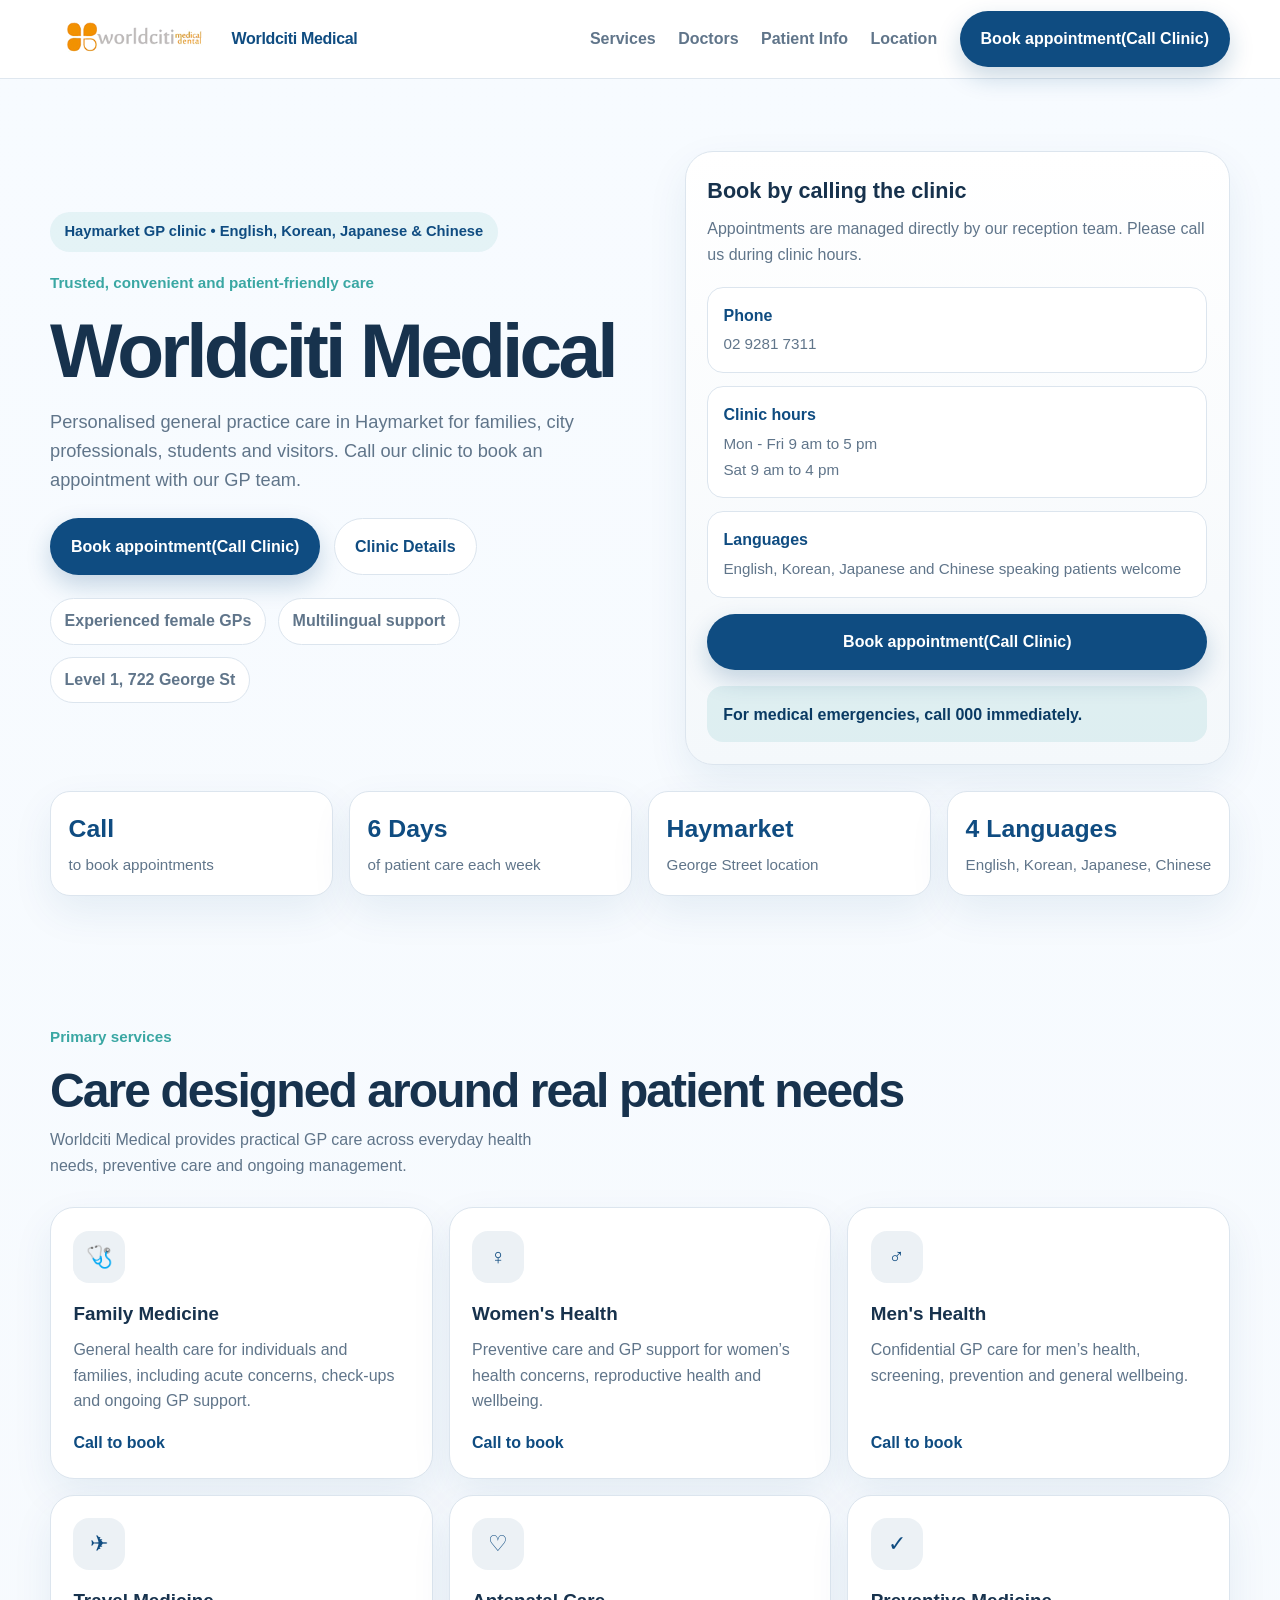
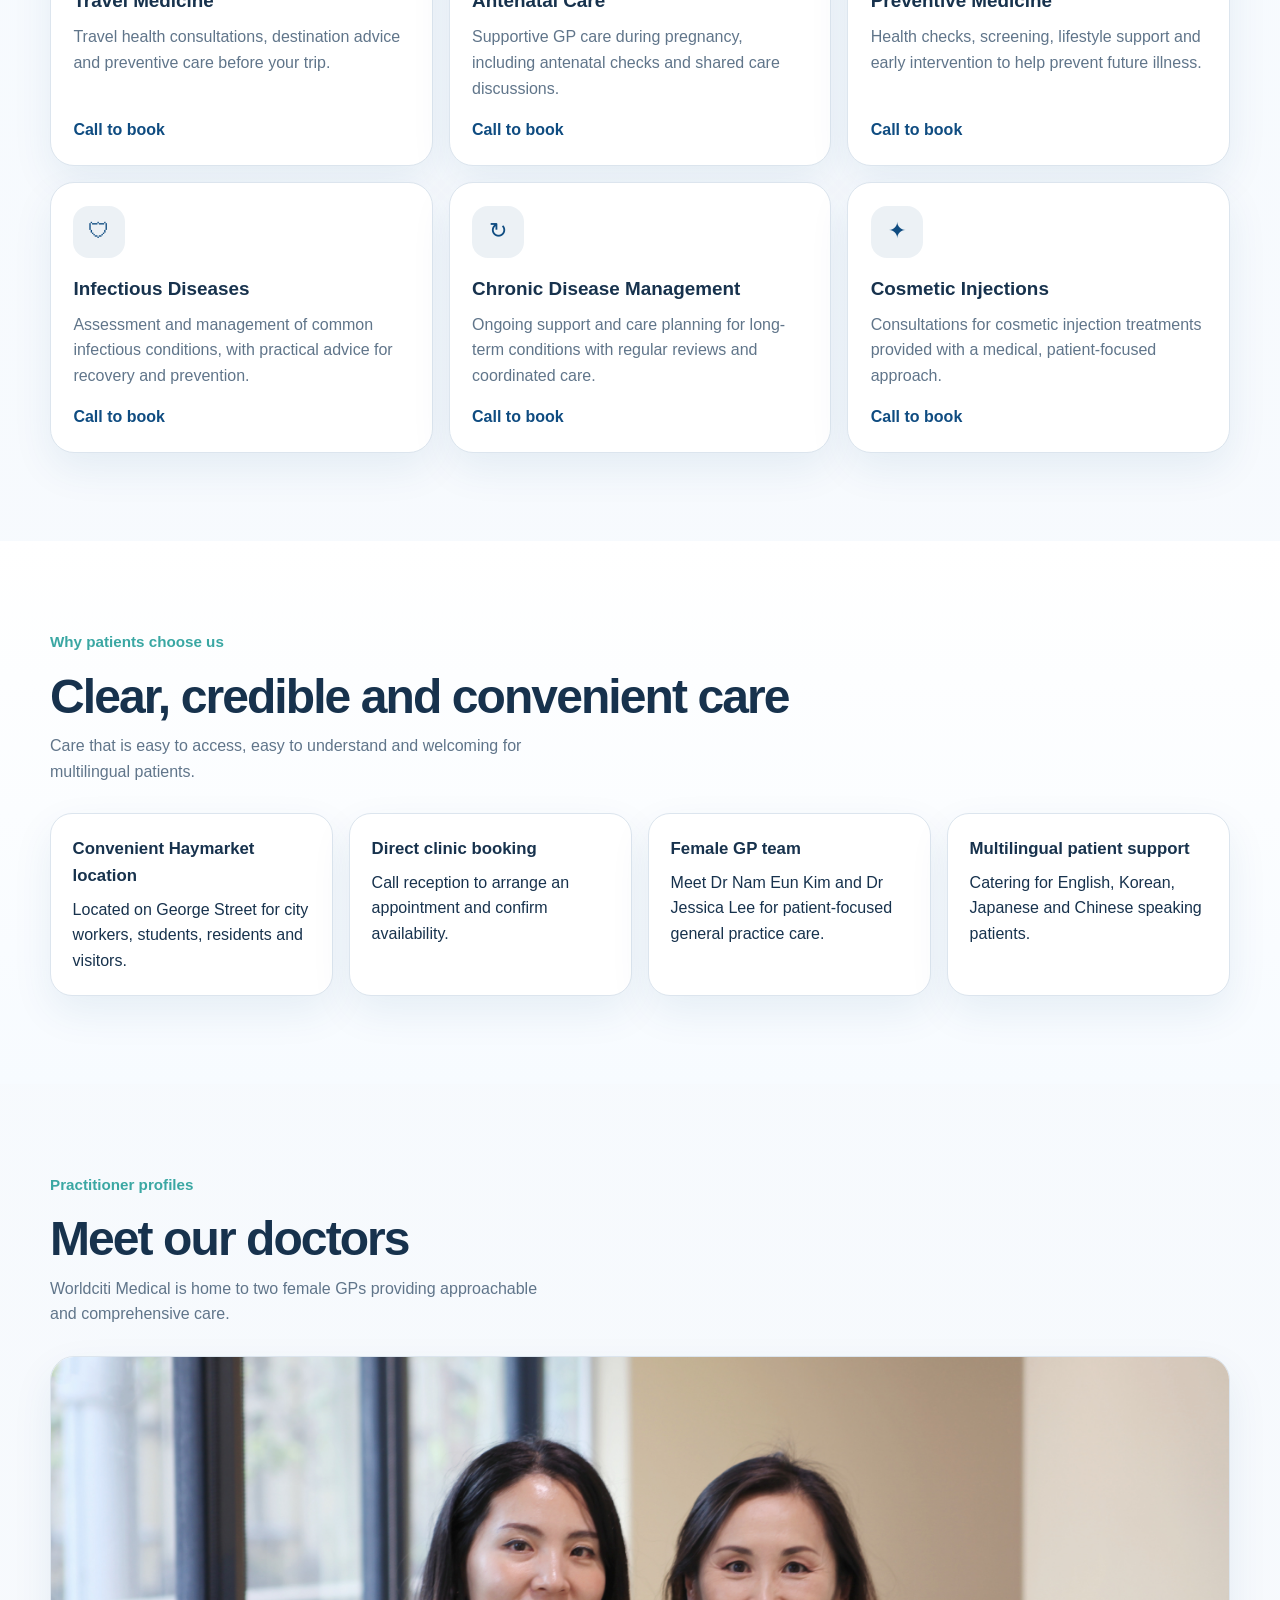
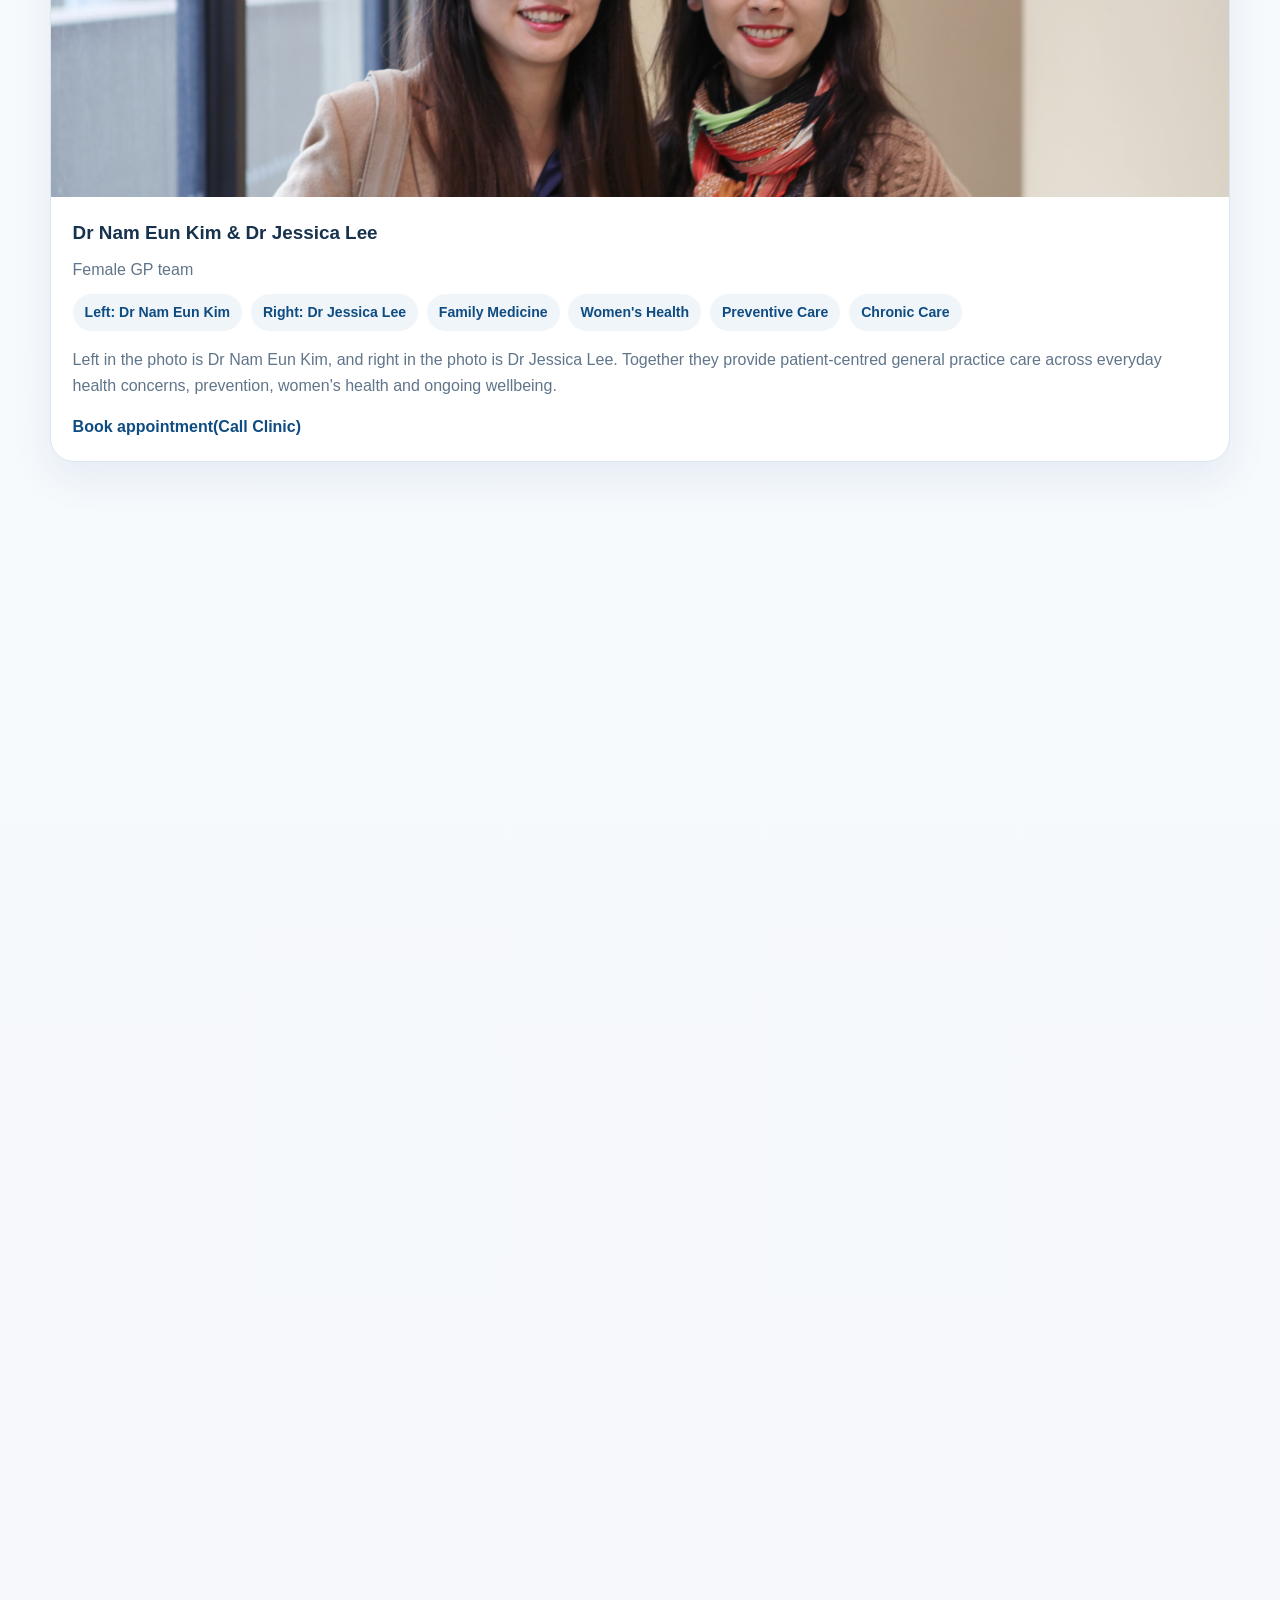
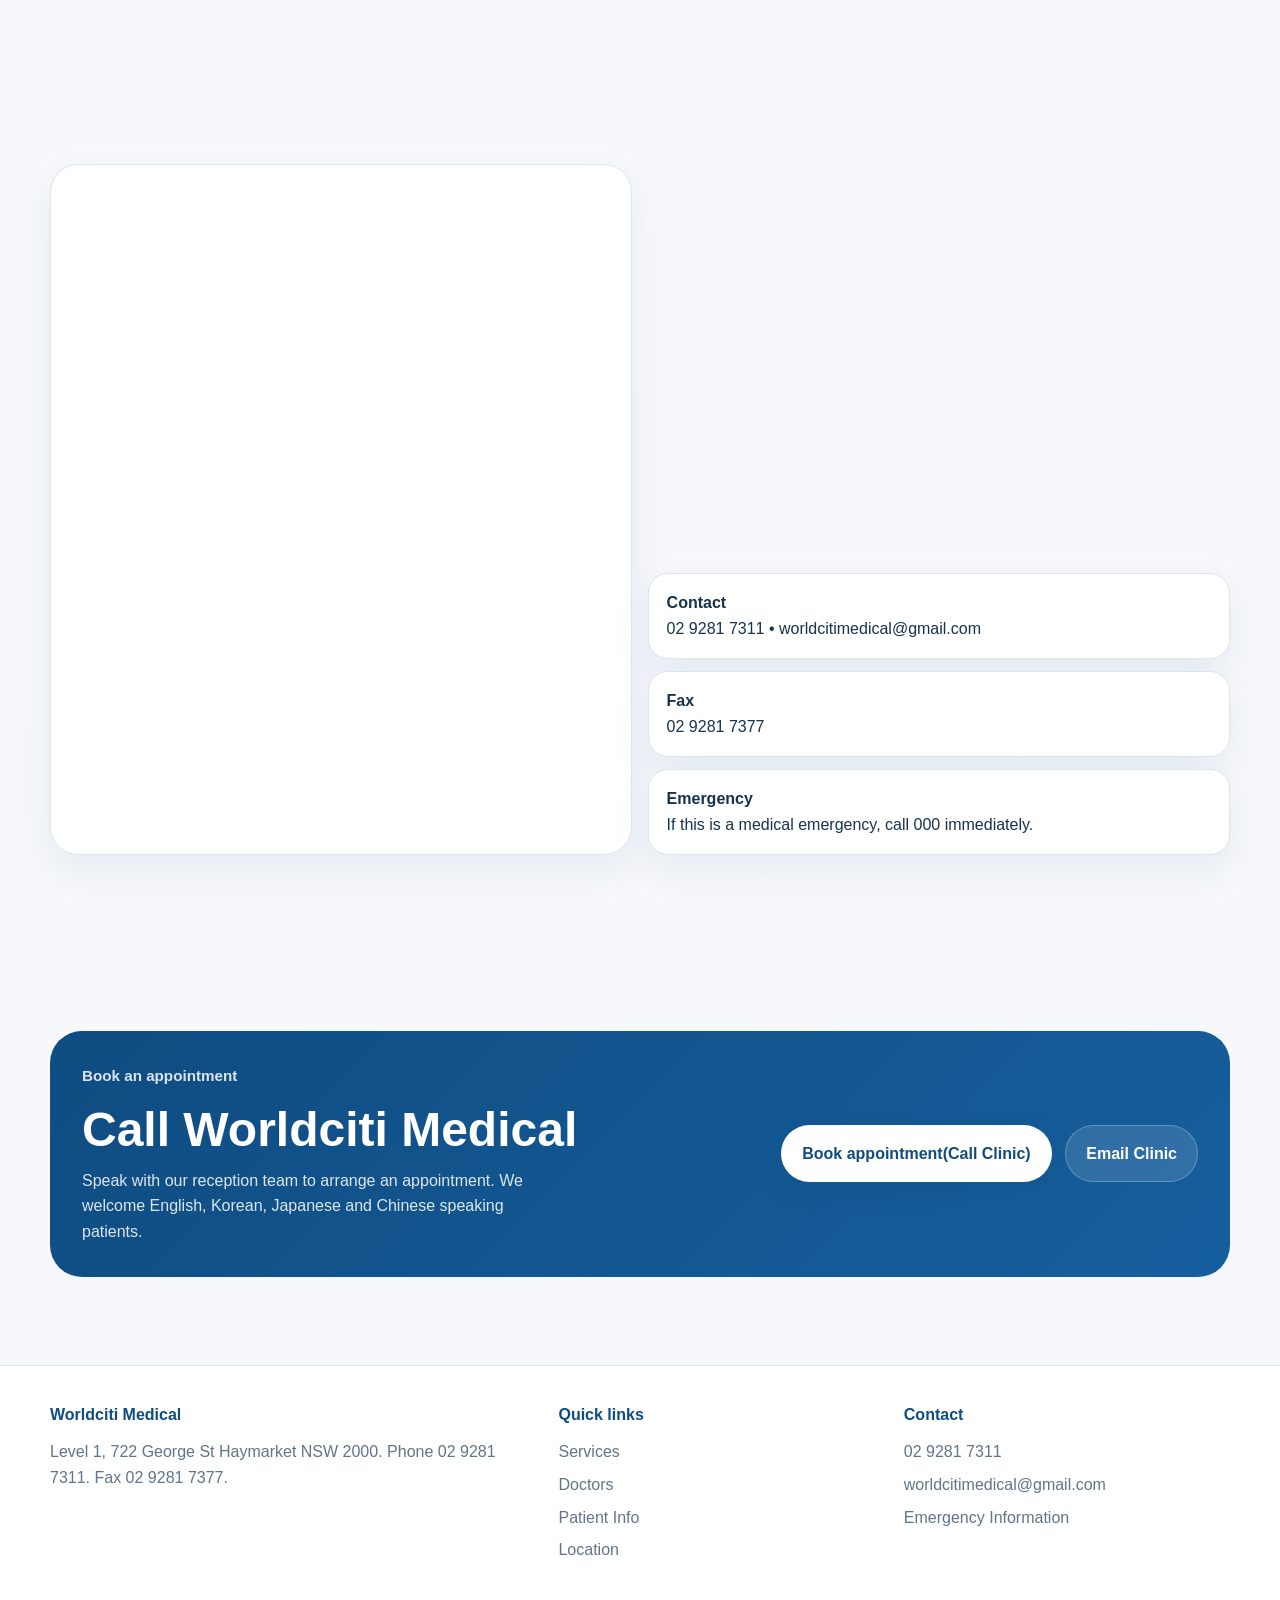
==== index.html @ 2819de60 "update Meet doctors section" ====
<!DOCTYPE html>
<html lang="en-AU">
<head>
  <meta charset="UTF-8" />
  <meta name="viewport" content="width=device-width, initial-scale=1.0" />
  <title>Worldciti Medical | GP Clinic in Haymarket</title>
  <meta name="description" content="Worldciti Medical is a GP clinic in Haymarket offering family medicine, women's health, men's health, travel medicine, antenatal care, preventive care, chronic disease management and more." />
  <meta name="theme-color" content="#0f4c81" />
  <meta property="og:title" content="Worldciti Medical | GP Clinic in Haymarket" />
  <meta property="og:description" content="Call Worldciti Medical for GP appointments in Haymarket. Care available for English, Korean, Japanese and Chinese speaking patients." />
  <meta property="og:type" content="website" />
  <meta property="og:locale" content="en_AU" />
  <style>
    :root {
      --bg: #f6f8fb;
      --surface: #ffffff;
      --surface-soft: #f0f5fa;
      --primary: #0f4c81;
      --primary-strong: #0a3a63;
      --accent: #3aa7a3;
      --text: #17324d;
      --muted: #60758a;
      --border: #dce5ee;
      --shadow: 0 16px 40px rgba(15, 76, 129, 0.08);
      --radius-lg: 28px;
      --radius-md: 18px;
      --max: 1180px;
    }

    * {
      box-sizing: border-box;
      margin: 0;
      padding: 0;
    }

    html {
      scroll-behavior: smooth;
    }

    body {
      font-family: Inter, "Segoe UI", Arial, Helvetica, sans-serif;
      background: linear-gradient(180deg, #f7fbff 0%, #f6f8fb 100%);
      color: var(--text);
      line-height: 1.6;
      overflow-x: hidden;
    }

    a {
      color: inherit;
      text-decoration: none;
    }

    img {
      max-width: 100%;
      display: block;
    }

    .container {
      width: min(var(--max), calc(100% - 2rem));
      margin: 0 auto;
    }

    .section {
      padding: 88px 0;
    }

    .chip {
      display: inline-flex;
      align-items: center;
      gap: 0.55rem;
      padding: 0.5rem 0.9rem;
      border-radius: 999px;
      background: rgba(58, 167, 163, 0.1);
      color: var(--primary);
      font-weight: 700;
      font-size: 0.92rem;
      margin-bottom: 1.1rem;
    }

    .btn {
      display: inline-flex;
      align-items: center;
      justify-content: center;
      gap: 0.55rem;
      min-height: 50px;
      padding: 0.9rem 1.25rem;
      border-radius: 999px;
      border: 1px solid transparent;
      cursor: pointer;
      font-weight: 700;
      transition: transform 0.22s ease, box-shadow 0.22s ease, background 0.22s ease;
    }

    .btn:hover {
      transform: translateY(-2px);
    }

    .btn-primary {
      background: var(--primary);
      color: #fff;
      box-shadow: 0 10px 24px rgba(15, 76, 129, 0.22);
    }

    .btn-primary:hover {
      background: var(--primary-strong);
    }

    .btn-secondary {
      background: #fff;
      color: var(--primary);
      border-color: var(--border);
    }

    .btn-secondary:hover {
      background: var(--surface-soft);
    }

    .eyebrow {
      display: inline-flex;
      align-items: center;
      gap: 0.45rem;
      color: var(--accent);
      font-weight: 700;
      font-size: 0.95rem;
      margin-bottom: 1rem;
    }

    header {
      position: sticky;
      top: 0;
      z-index: 1000;
      background: rgba(255, 255, 255, 0.92);
      backdrop-filter: blur(12px);
      border-bottom: 1px solid rgba(220, 229, 238, 0.9);
    }

    .nav {
      display: flex;
      align-items: center;
      justify-content: space-between;
      min-height: 78px;
      gap: 1rem;
    }

    .brand {
      display: flex;
      align-items: center;
      gap: 0.85rem;
      font-weight: 800;
      color: var(--primary);
      letter-spacing: -0.02em;
    }

    .brand-badge {
      width: 168px;
      height: auto;
      max-height: 54px;
      object-fit: contain;
    }

    .nav-links {
      display: flex;
      align-items: center;
      gap: 1.4rem;
      color: var(--muted);
      font-weight: 600;
    }

    .nav-links a:hover {
      color: var(--primary);
    }

    .menu-toggle {
      display: none;
      font-size: 1.6rem;
      background: transparent;
      border: 0;
      color: var(--primary);
      cursor: pointer;
    }

    .hero {
      padding: 72px 0 40px;
    }

    .hero-grid {
      display: grid;
      grid-template-columns: 1.05fr 0.95fr;
      gap: 2rem;
      align-items: center;
    }

    .hero-copy h1 {
      font-size: clamp(2.5rem, 6vw, 4.9rem);
      line-height: 1.04;
      letter-spacing: -0.05em;
      margin-bottom: 1rem;
    }

    .hero-copy p {
      color: var(--muted);
      font-size: clamp(1rem, 2vw, 1.14rem);
      max-width: 58ch;
      margin-bottom: 1.5rem;
    }

    .hero-actions {
      display: flex;
      flex-wrap: wrap;
      gap: 0.85rem;
      margin-bottom: 1.45rem;
    }

    .trust-row {
      display: flex;
      flex-wrap: wrap;
      gap: 0.75rem;
      color: var(--muted);
      font-weight: 600;
    }

    .trust-pill {
      padding: 0.6rem 0.85rem;
      border-radius: 999px;
      background: #fff;
      border: 1px solid var(--border);
    }

    .hero-card {
      background: var(--surface);
      border: 1px solid var(--border);
      border-radius: var(--radius-lg);
      box-shadow: var(--shadow);
      padding: 1.35rem;
      position: relative;
      overflow: hidden;
    }

    .booking-panel {
      background: linear-gradient(180deg, #ffffff 0%, #f4f8fb 100%);
    }

    .booking-panel h3 {
      font-size: 1.35rem;
      margin-bottom: 0.5rem;
    }

    .booking-panel p {
      color: var(--muted);
      margin-bottom: 1.2rem;
    }

    .contact-panel-list {
      display: grid;
      gap: 0.8rem;
      margin-bottom: 1rem;
    }

    .contact-panel-item {
      padding: 0.95rem;
      border-radius: 16px;
      border: 1px solid var(--border);
      background: #fff;
    }

    .contact-panel-item strong {
      display: block;
      color: var(--primary);
      margin-bottom: 0.2rem;
    }

    .contact-panel-item span,
    .contact-panel-item a {
      color: var(--muted);
      font-size: 0.95rem;
    }

    .notice {
      border-radius: 16px;
      background: rgba(58, 167, 163, 0.12);
      color: var(--primary-strong);
      padding: 0.95rem 1rem;
      font-weight: 700;
    }

    .stats {
      display: grid;
      grid-template-columns: repeat(4, minmax(0, 1fr));
      gap: 1rem;
      margin-top: 26px;
    }

    .stat {
      background: #fff;
      border: 1px solid var(--border);
      border-radius: 20px;
      padding: 1.1rem;
      box-shadow: var(--shadow);
    }

    .stat strong {
      display: block;
      font-size: 1.55rem;
      color: var(--primary);
      margin-bottom: 0.15rem;
    }

    .stat span {
      color: var(--muted);
      font-size: 0.95rem;
    }

    .section-head {
      display: flex;
      justify-content: space-between;
      align-items: end;
      gap: 2rem;
      margin-bottom: 1.8rem;
    }

    .section-head h2 {
      font-size: clamp(2rem, 4vw, 3rem);
      line-height: 1.1;
      letter-spacing: -0.04em;
      margin-bottom: 0.6rem;
    }

    .section-head p {
      color: var(--muted);
      max-width: 58ch;
    }

    .service-grid,
    .doctor-grid,
    .info-grid,
    .resource-grid {
      display: grid;
      gap: 1rem;
    }

    .service-grid {
      grid-template-columns: repeat(3, minmax(0, 1fr));
    }

    .card {
      background: #fff;
      border: 1px solid var(--border);
      border-radius: 24px;
      padding: 1.4rem;
      box-shadow: var(--shadow);
    }

    .service-card {
      display: flex;
      flex-direction: column;
      justify-content: space-between;
      min-height: 220px;
    }

    .service-icon {
      width: 52px;
      height: 52px;
      border-radius: 16px;
      display: grid;
      place-items: center;
      background: rgba(15, 76, 129, 0.08);
      color: var(--primary);
      font-size: 1.35rem;
      margin-bottom: 1rem;
    }

    .service-card h3,
    .doctor-card h3,
    .info-card h3,
    .resource-card h3 {
      font-size: 1.18rem;
      margin-bottom: 0.5rem;
    }

    .service-card p,
    .doctor-card p,
    .info-card p,
    .resource-card p,
    .location-copy p {
      color: var(--muted);
    }

    .service-link,
    .text-link {
      color: var(--primary);
      font-weight: 700;
      margin-top: 1rem;
      display: inline-block;
    }

    .why {
      background: linear-gradient(180deg, #ffffff 0%, #f7fbff 100%);
    }

    .why-grid {
      display: grid;
      grid-template-columns: repeat(4, minmax(0, 1fr));
      gap: 1rem;
    }

    .why-item {
      background: #fff;
      border: 1px solid var(--border);
      border-radius: 22px;
      padding: 1.35rem;
      box-shadow: var(--shadow);
    }

    .why-item strong {
      display: block;
      font-size: 1.05rem;
      margin-bottom: 0.45rem;
    }

    .doctor-grid {
      grid-template-columns: 1fr;
    }

    .doctor-card {
      padding: 0;
      overflow: hidden;
    }

    .doctor-photo {
      height: 440px;
      background: linear-gradient(135deg, #dceaf7, #f4f8fb);
      display: grid;
      place-items: center;
      color: var(--primary);
      font-size: 3rem;
      font-weight: 800;
      background-repeat: no-repeat;
      background-size: cover;
      background-position: center 45%;
    }

    .doctor-photo.has-photo {
      color: transparent;
    }

    .doctor-photo.team {
      background-image: url("photoLeeKim.jpg");
    }

    .doctor-body {
      padding: 1.35rem;
    }

    .doctor-meta {
      display: flex;
      flex-wrap: wrap;
      gap: 0.55rem;
      margin: 0.75rem 0 1rem;
    }

    .doctor-meta span {
      border-radius: 999px;
      padding: 0.45rem 0.75rem;
      background: var(--surface-soft);
      color: var(--primary);
      font-size: 0.88rem;
      font-weight: 700;
    }

    .info-grid {
      grid-template-columns: repeat(4, minmax(0, 1fr));
    }

    .resource-grid {
      grid-template-columns: repeat(3, minmax(0, 1fr));
    }

    .location-grid {
      display: grid;
      grid-template-columns: 1fr 1fr;
      gap: 1rem;
      align-items: stretch;
    }

    .map-box {
      min-height: 380px;
      border-radius: 28px;
      border: 1px solid var(--border);
      box-shadow: var(--shadow);
      overflow: hidden;
      background: #fff;
    }

    .map-box iframe {
      width: 100%;
      height: 100%;
      min-height: 380px;
      border: 0;
      display: block;
    }

    .location-card {
      display: grid;
      gap: 1rem;
    }

    .location-list {
      display: grid;
      gap: 0.8rem;
    }

    .location-item {
      border-radius: 20px;
      background: #fff;
      border: 1px solid var(--border);
      padding: 1rem 1.1rem;
      box-shadow: var(--shadow);
    }

    .cta-band {
      background: linear-gradient(135deg, var(--primary), #165f9e);
      color: #fff;
      border-radius: 32px;
      padding: 2rem;
      display: grid;
      grid-template-columns: 1.1fr 0.9fr;
      gap: 1rem;
      align-items: center;
    }

    .cta-band p {
      color: rgba(255,255,255,0.86);
      max-width: 54ch;
    }

    .cta-actions {
      display: flex;
      flex-wrap: wrap;
      gap: 0.85rem;
      justify-content: flex-end;
    }

    .cta-band .btn-secondary {
      background: rgba(255,255,255,0.12);
      border-color: rgba(255,255,255,0.24);
      color: #fff;
    }

    footer {
      padding: 36px 0 52px;
      border-top: 1px solid var(--border);
      background: #fff;
    }

    .footer-grid {
      display: grid;
      grid-template-columns: 1.2fr 0.8fr 0.8fr;
      gap: 1.2rem;
      color: var(--muted);
    }

    .footer-grid h4 {
      color: var(--primary);
      margin-bottom: 0.75rem;
    }

    .footer-grid ul {
      list-style: none;
      display: grid;
      gap: 0.45rem;
    }

    .sr-only {
      position: absolute;
      width: 1px;
      height: 1px;
      padding: 0;
      margin: -1px;
      overflow: hidden;
      clip: rect(0, 0, 0, 0);
      border: 0;
    }

    .reveal {
      opacity: 0;
      transform: translateY(28px);
      transition: opacity 0.8s ease, transform 0.8s ease;
    }

    .reveal.visible {
      opacity: 1;
      transform: translateY(0);
    }

    @media (max-width: 1024px) {
      .hero-grid,
      .location-grid,
      .cta-band,
      .service-grid,
      .doctor-grid,
      .info-grid,
      .resource-grid,
      .stats,
      .why-grid,
      .footer-grid {
        grid-template-columns: 1fr 1fr;
      }
    }

    @media (max-width: 820px) {
      .brand-badge {
        width: 142px;
        max-height: 48px;
      }

      .menu-toggle {
        display: block;
      }

      .nav-links {
        position: absolute;
        top: 78px;
        left: 1rem;
        right: 1rem;
        display: none;
        flex-direction: column;
        align-items: stretch;
        background: rgba(255,255,255,0.98);
        border: 1px solid var(--border);
        border-radius: 20px;
        padding: 1rem;
        box-shadow: var(--shadow);
      }

      .nav-links.open {
        display: flex;
      }

      .nav-links a,
      .nav-links .btn {
        width: 100%;
        text-align: center;
      }

      .hero-grid,
      .service-grid,
      .doctor-grid,
      .info-grid,
      .resource-grid,
      .location-grid,
      .stats,
      .why-grid,
      .cta-band,
      .footer-grid {
        grid-template-columns: 1fr;
      }

      .section {
        padding: 74px 0;
      }

      .cta-actions {
        justify-content: flex-start;
      }

      .doctor-photo {
        height: 460px;
      }

    }

    @media (prefers-reduced-motion: reduce) {
      html {
        scroll-behavior: auto;
      }

      .reveal,
      .btn {
        transition: none !important;
        transform: none !important;
        opacity: 1 !important;
      }
    }
  </style>
  <script type="application/ld+json">
  {
    "@context": "https://schema.org",
    "@type": "MedicalClinic",
    "name": "Worldciti Medical",
    "telephone": "+61-2-9281-7311",
    "faxNumber": "+61-2-9281-7377",
    "email": "worldcitimedical@gmail.com",
    "medicalSpecialty": ["GeneralPractice"],
    "address": {
      "@type": "PostalAddress",
      "streetAddress": "Level 1, 722 George St",
      "addressLocality": "Haymarket",
      "addressRegion": "NSW",
      "postalCode": "2000",
      "addressCountry": "AU"
    },
    "openingHoursSpecification": [
      {
        "@type": "OpeningHoursSpecification",
        "dayOfWeek": ["Monday", "Tuesday", "Wednesday", "Thursday", "Friday"],
        "opens": "09:00",
        "closes": "17:00"
      },
      {
        "@type": "OpeningHoursSpecification",
        "dayOfWeek": ["Saturday"],
        "opens": "09:00",
        "closes": "16:00"
      }
    ]
  }
  </script>
</head>
<body>
  <header>
    <div class="container nav">
      <a href="#top" class="brand" aria-label="Go to homepage">
        <img class="brand-badge" src="worldcitimedical_logo.png" alt="" />
        <span>Worldciti Medical</span>
      </a>

      <button class="menu-toggle" aria-label="Open menu" aria-expanded="false">☰</button>

      <nav class="nav-links" id="navMenu">
        <a href="#services">Services</a>
        <a href="#doctors">Doctors</a>
        <a href="#patients">Patient Info</a>
        <a href="#location">Location</a>
        <a href="tel:0292817311" class="btn btn-primary">Book appointment(Call Clinic)</a>
      </nav>
    </div>
  </header>

  <main id="top">
    <section class="hero">
      <div class="container hero-grid">
        <div class="hero-copy reveal visible">
          <div class="chip">Haymarket GP clinic • English, Korean, Japanese & Chinese</div>
          <div class="eyebrow">Trusted, convenient and patient-friendly care</div>
          <h1>Worldciti Medical</h1>
          <p>
            Personalised general practice care in Haymarket for families, city professionals,
            students and visitors. Call our clinic to book an appointment with our GP team.
          </p>
          <div class="hero-actions">
            <a href="tel:0292817311" class="btn btn-primary">Book appointment(Call Clinic)</a>
            <a href="#location" class="btn btn-secondary">Clinic Details</a>
          </div>
          <div class="trust-row">
            <span class="trust-pill">Experienced female GPs</span>
            <span class="trust-pill">Multilingual support</span>
            <span class="trust-pill">Level 1, 722 George St</span>
          </div>
        </div>

        <div class="hero-card booking-panel reveal" id="booking">
          <h3>Book by calling the clinic</h3>
          <p>Appointments are managed directly by our reception team. Please call us during clinic hours.</p>
          <div class="contact-panel-list">
            <div class="contact-panel-item">
              <strong>Phone</strong>
              <a href="tel:0292817311">02 9281 7311</a>
            </div>
            <div class="contact-panel-item">
              <strong>Clinic hours</strong>
              <span>Mon - Fri 9 am to 5 pm<br />Sat 9 am to 4 pm</span>
            </div>
            <div class="contact-panel-item">
              <strong>Languages</strong>
              <span>English, Korean, Japanese and Chinese speaking patients welcome</span>
            </div>
          </div>
          <a href="tel:0292817311" class="btn btn-primary" style="width: 100%;">Book appointment(Call Clinic)</a>
          <div class="notice" style="margin-top: 1rem;">For medical emergencies, call 000 immediately.</div>
        </div>
      </div>

      <div class="container stats reveal">
        <div class="stat"><strong>Call</strong><span>to book appointments</span></div>
        <div class="stat"><strong>6 Days</strong><span>of patient care each week</span></div>
        <div class="stat"><strong>Haymarket</strong><span>George Street location</span></div>
        <div class="stat"><strong>4 Languages</strong><span>English, Korean, Japanese, Chinese</span></div>
      </div>
    </section>

    <section id="services" class="section">
      <div class="container">
        <div class="section-head reveal">
          <div>
            <div class="eyebrow">Primary services</div>
            <h2>Care designed around real patient needs</h2>
            <p>Worldciti Medical provides practical GP care across everyday health needs, preventive care and ongoing management.</p>
          </div>
        </div>

        <div class="service-grid">
          <article class="card service-card reveal">
            <div>
              <div class="service-icon">🩺</div>
              <h3>Family Medicine</h3>
              <p>General health care for individuals and families, including acute concerns, check-ups and ongoing GP support.</p>
            </div>
            <a href="tel:0292817311" class="service-link">Call to book</a>
          </article>

          <article class="card service-card reveal">
            <div>
              <div class="service-icon">♀</div>
              <h3>Women's Health</h3>
              <p>Preventive care and GP support for women’s health concerns, reproductive health and wellbeing.</p>
            </div>
            <a href="tel:0292817311" class="service-link">Call to book</a>
          </article>

          <article class="card service-card reveal">
            <div>
              <div class="service-icon">♂</div>
              <h3>Men's Health</h3>
              <p>Confidential GP care for men’s health, screening, prevention and general wellbeing.</p>
            </div>
            <a href="tel:0292817311" class="service-link">Call to book</a>
          </article>

          <article class="card service-card reveal">
            <div>
              <div class="service-icon">✈</div>
              <h3>Travel Medicine</h3>
              <p>Travel health consultations, destination advice and preventive care before your trip.</p>
            </div>
            <a href="tel:0292817311" class="service-link">Call to book</a>
          </article>

          <article class="card service-card reveal">
            <div>
              <div class="service-icon">♡</div>
              <h3>Antenatal Care</h3>
              <p>Supportive GP care during pregnancy, including antenatal checks and shared care discussions.</p>
            </div>
            <a href="tel:0292817311" class="service-link">Call to book</a>
          </article>

          <article class="card service-card reveal">
            <div>
              <div class="service-icon">✓</div>
              <h3>Preventive Medicine</h3>
              <p>Health checks, screening, lifestyle support and early intervention to help prevent future illness.</p>
            </div>
            <a href="tel:0292817311" class="service-link">Call to book</a>
          </article>

          <article class="card service-card reveal">
            <div>
              <div class="service-icon">🛡</div>
              <h3>Infectious Diseases</h3>
              <p>Assessment and management of common infectious conditions, with practical advice for recovery and prevention.</p>
            </div>
            <a href="tel:0292817311" class="service-link">Call to book</a>
          </article>

          <article class="card service-card reveal">
            <div>
              <div class="service-icon">↻</div>
              <h3>Chronic Disease Management</h3>
              <p>Ongoing support and care planning for long-term conditions with regular reviews and coordinated care.</p>
            </div>
            <a href="tel:0292817311" class="service-link">Call to book</a>
          </article>

          <article class="card service-card reveal">
            <div>
              <div class="service-icon">✦</div>
              <h3>Cosmetic Injections</h3>
              <p>Consultations for cosmetic injection treatments provided with a medical, patient-focused approach.</p>
            </div>
            <a href="tel:0292817311" class="service-link">Call to book</a>
          </article>
        </div>
      </div>
    </section>

    <section class="section why">
      <div class="container">
        <div class="section-head reveal">
          <div>
            <div class="eyebrow">Why patients choose us</div>
            <h2>Clear, credible and convenient care</h2>
            <p>Care that is easy to access, easy to understand and welcoming for multilingual patients.</p>
          </div>
        </div>

        <div class="why-grid">
          <div class="why-item reveal">
            <strong>Convenient Haymarket location</strong>
            <p>Located on George Street for city workers, students, residents and visitors.</p>
          </div>
          <div class="why-item reveal">
            <strong>Direct clinic booking</strong>
            <p>Call reception to arrange an appointment and confirm availability.</p>
          </div>
          <div class="why-item reveal">
            <strong>Female GP team</strong>
            <p>Meet Dr Nam Eun Kim and Dr Jessica Lee for patient-focused general practice care.</p>
          </div>
          <div class="why-item reveal">
            <strong>Multilingual patient support</strong>
            <p>Catering for English, Korean, Japanese and Chinese speaking patients.</p>
          </div>
        </div>
      </div>
    </section>

    <section id="doctors" class="section">
      <div class="container">
        <div class="section-head reveal">
          <div>
            <div class="eyebrow">Practitioner profiles</div>
            <h2>Meet our doctors</h2>
            <p>Worldciti Medical is home to two female GPs providing approachable and comprehensive care.</p>
          </div>
        </div>

        <div class="doctor-grid">
          <article class="card doctor-card reveal">
            <div class="doctor-photo has-photo team" role="img" aria-label="Portrait of Dr Nam Eun Kim and Dr Jessica Lee"></div>
            <div class="doctor-body">
              <h3>Dr Nam Eun Kim & Dr Jessica Lee</h3>
              <p>Female GP team</p>
              <div class="doctor-meta">
                <span>Left: Dr Nam Eun Kim</span>
                <span>Right: Dr Jessica Lee</span>
                <span>Family Medicine</span>
                <span>Women's Health</span>
                <span>Preventive Care</span>
                <span>Chronic Care</span>
              </div>
              <p>Left in the photo is Dr Nam Eun Kim, and right in the photo is Dr Jessica Lee. Together they provide patient-centred general practice care across everyday health concerns, prevention, women's health and ongoing wellbeing.</p>
              <a class="service-link" href="tel:0292817311">Book appointment(Call Clinic)</a>
            </div>
          </article>
        </div>
      </div>
    </section>

    <section id="patients" class="section">
      <div class="container">
        <div class="section-head reveal">
          <div>
            <div class="eyebrow">Patient information</div>
            <h2>Essential information patients look for first</h2>
            <p>Quick details to help you contact the clinic, visit us and prepare for your appointment.</p>
          </div>
        </div>

        <div class="info-grid">
          <article class="card info-card reveal">
            <h3>Appointments</h3>
            <p>Please call the clinic directly to book an appointment with our reception team.</p>
            <a href="tel:0292817311" class="text-link">Call 02 9281 7311</a>
          </article>
          <article class="card info-card reveal">
            <h3>Languages</h3>
            <p>Catering for English, Korean, Japanese and Chinese speaking patients.</p>
            <a href="#location" class="text-link">View clinic details</a>
          </article>
          <article class="card info-card reveal">
            <h3>Opening Hours</h3>
            <p>Mon - Fri 9 am to 5 pm. Sat 9 am to 4 pm.</p>
            <a href="#location" class="text-link">See hours</a>
          </article>
          <article class="card info-card reveal">
            <h3>Contact</h3>
            <p>Email worldcitimedical@gmail.com or fax documents to 02 9281 7377.</p>
            <a href="mailto:worldcitimedical@gmail.com" class="text-link">Email the clinic</a>
          </article>
        </div>
      </div>
    </section>

    <section class="section">
      <div class="container">
        <div class="section-head reveal">
          <div>
            <div class="eyebrow">Patient resources</div>
            <h2>Common reasons to visit your GP</h2>
            <p>Worldciti Medical supports a broad range of health needs, from routine care through to long-term management.</p>
          </div>
        </div>

        <div class="resource-grid">
          <article class="card resource-card reveal">
            <h3>Preventive health checks</h3>
            <p>Discuss screening, lifestyle risk factors and early intervention with your GP.</p>
            <a href="tel:0292817311" class="text-link">Call to book</a>
          </article>
          <article class="card resource-card reveal">
            <h3>Travel and infectious disease care</h3>
            <p>Arrange travel medicine advice or support for infectious disease concerns before or after travel.</p>
            <a href="tel:0292817311" class="text-link">Call to book</a>
          </article>
          <article class="card resource-card reveal">
            <h3>Chronic disease support</h3>
            <p>Book regular reviews for ongoing conditions and coordinated GP management plans.</p>
            <a href="tel:0292817311" class="text-link">Call to book</a>
          </article>
        </div>
      </div>
    </section>

    <section id="location" class="section">
      <div class="container location-grid">
        <div class="map-box reveal">
          <iframe
            title="Google Map showing Worldciti Medical at Level 1, 722 George St Haymarket NSW 2000"
            src="https://www.google.com/maps?q=Worldciti%20Medical%20Level%201%20722%20George%20St%20Haymarket%20NSW%202000&output=embed"
            loading="lazy"
            referrerpolicy="no-referrer-when-downgrade"
            allowfullscreen>
          </iframe>
        </div>
        <div class="location-card">
          <div class="card location-copy reveal">
            <div class="eyebrow">Contact & location</div>
            <h2 style="font-size: clamp(1.9rem, 4vw, 2.6rem); line-height: 1.1; margin-bottom: 0.75rem;">Easy to reach, easy to call</h2>
            <p>Contact Worldciti Medical directly for appointment availability, clinic information and patient enquiries.</p>
          </div>
          <div class="location-list">
            <div class="location-item reveal"><strong>Address</strong><br />Level 1, 722 George St Haymarket NSW 2000</div>
            <div class="location-item reveal"><strong>Hours</strong><br />Mon - Fri 9 am to 5 pm • Sat 9 am to 4 pm</div>
            <div class="location-item reveal"><strong>Contact</strong><br /><a href="tel:0292817311">02 9281 7311</a> • <a href="mailto:worldcitimedical@gmail.com">worldcitimedical@gmail.com</a></div>
            <div class="location-item reveal"><strong>Fax</strong><br />02 9281 7377</div>
            <div class="location-item reveal"><strong>Emergency</strong><br />If this is a medical emergency, call 000 immediately.</div>
          </div>
        </div>
      </div>
    </section>

    <section class="section" id="contact">
      <div class="container">
        <div class="cta-band reveal">
          <div>
            <div class="eyebrow" style="color: rgba(255,255,255,0.85);">Book an appointment</div>
            <h2 style="font-size: clamp(2rem, 4vw, 3rem); line-height: 1.08; margin-bottom: 0.75rem;">Call Worldciti Medical</h2>
            <p>Speak with our reception team to arrange an appointment. We welcome English, Korean, Japanese and Chinese speaking patients.</p>
          </div>
          <div class="cta-actions">
            <a href="tel:0292817311" class="btn btn-primary" style="background:#fff; color: var(--primary);">Book appointment(Call Clinic)</a>
            <a href="mailto:worldcitimedical@gmail.com" class="btn btn-secondary">Email Clinic</a>
          </div>
        </div>
      </div>
    </section>
  </main>

  <footer>
    <div class="container footer-grid">
      <div>
        <h4>Worldciti Medical</h4>
        <p>Level 1, 722 George St Haymarket NSW 2000. Phone 02 9281 7311. Fax 02 9281 7377.</p>
      </div>
      <div>
        <h4>Quick links</h4>
        <ul>
          <li><a href="#services">Services</a></li>
          <li><a href="#doctors">Doctors</a></li>
          <li><a href="#patients">Patient Info</a></li>
          <li><a href="#location">Location</a></li>
        </ul>
      </div>
      <div>
        <h4>Contact</h4>
        <ul>
          <li><a href="tel:0292817311">02 9281 7311</a></li>
          <li><a href="mailto:worldcitimedical@gmail.com">worldcitimedical@gmail.com</a></li>
          <li><a href="#location">Emergency Information</a></li>
        </ul>
      </div>
    </div>
  </footer>

  <script>
    const menuToggle = document.querySelector('.menu-toggle');
    const navMenu = document.getElementById('navMenu');
    const navLinks = navMenu.querySelectorAll('a');

    menuToggle.addEventListener('click', () => {
      const isOpen = navMenu.classList.toggle('open');
      menuToggle.setAttribute('aria-expanded', String(isOpen));
    });

    navLinks.forEach((link) => {
      link.addEventListener('click', () => {
        navMenu.classList.remove('open');
        menuToggle.setAttribute('aria-expanded', 'false');
      });
    });

    const reveals = document.querySelectorAll('.reveal');
    const observer = new IntersectionObserver((entries) => {
      entries.forEach((entry) => {
        if (entry.isIntersecting) {
          entry.target.classList.add('visible');
          observer.unobserve(entry.target);
        }
      });
    }, { threshold: 0.14, rootMargin: '0px 0px -40px 0px' });

    reveals.forEach((item) => {
      if (!item.classList.contains('visible')) observer.observe(item);
    });
  </script>
</body>
</html>
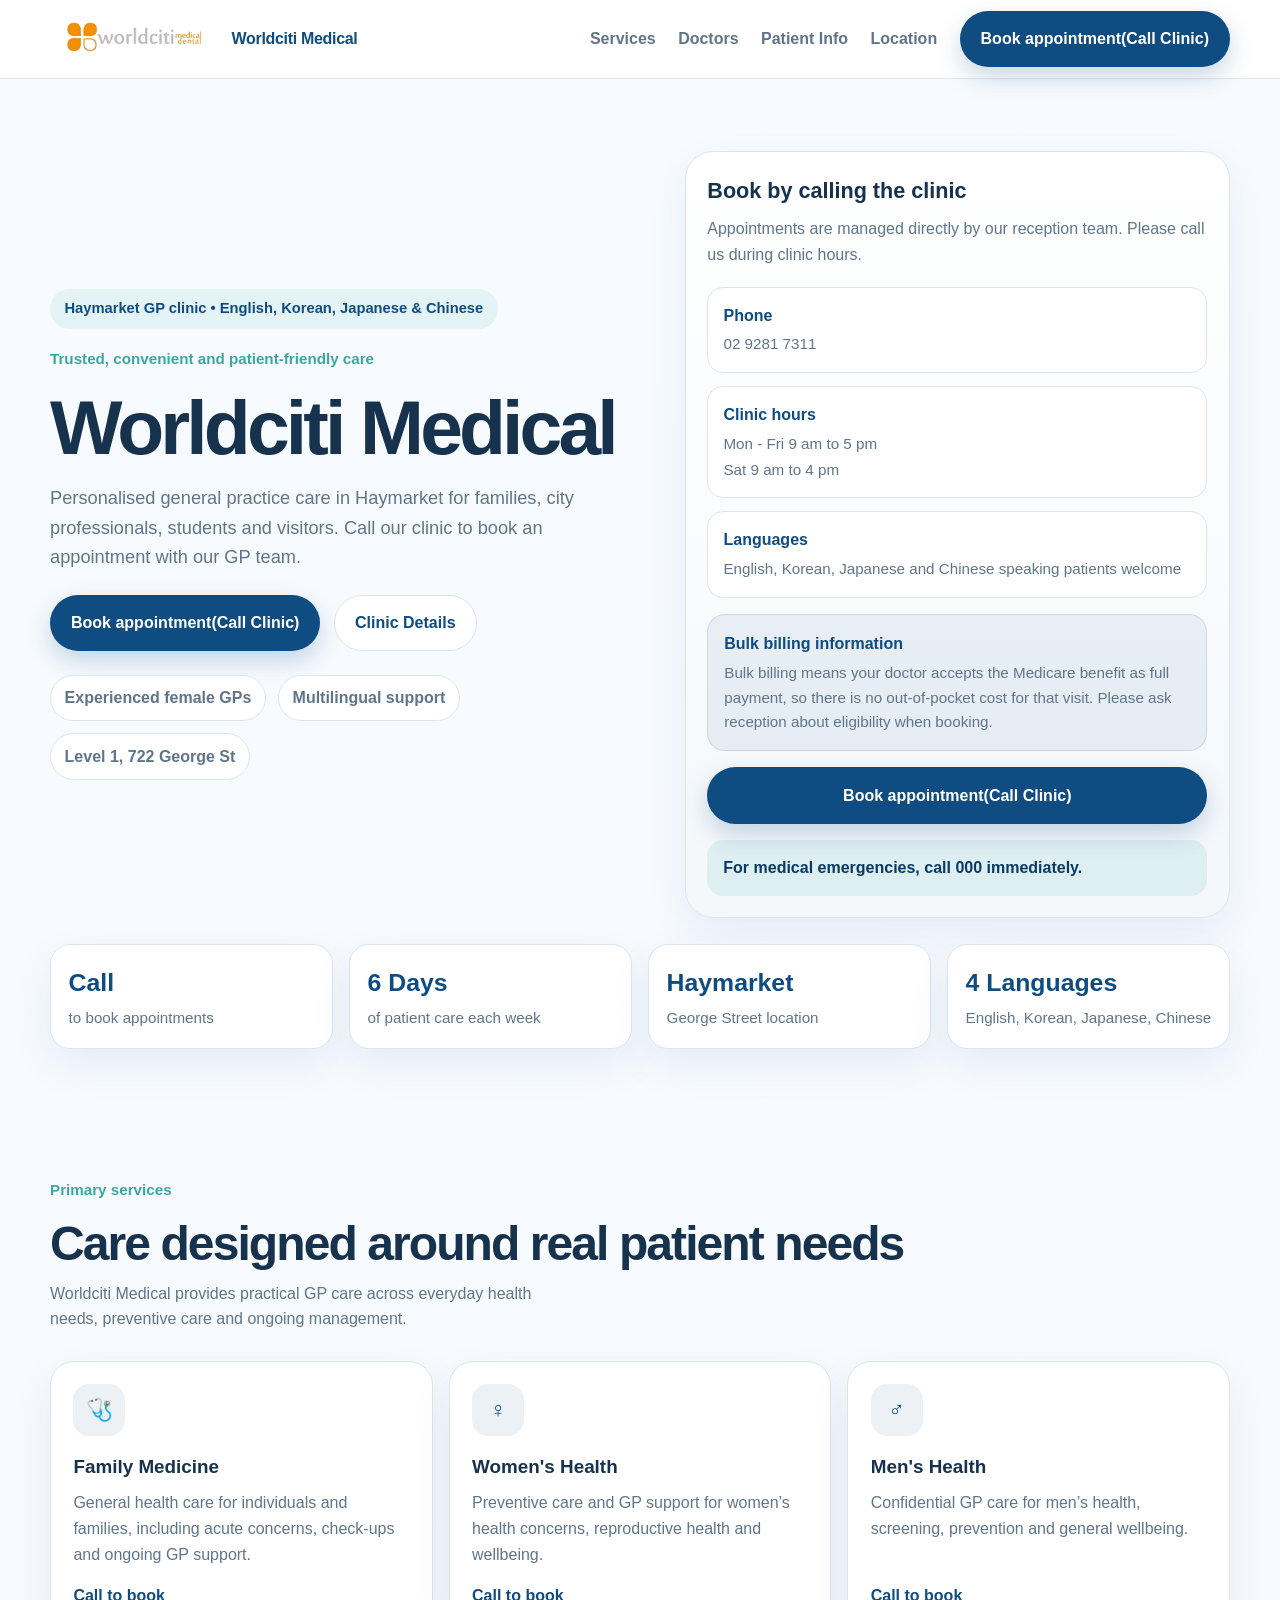
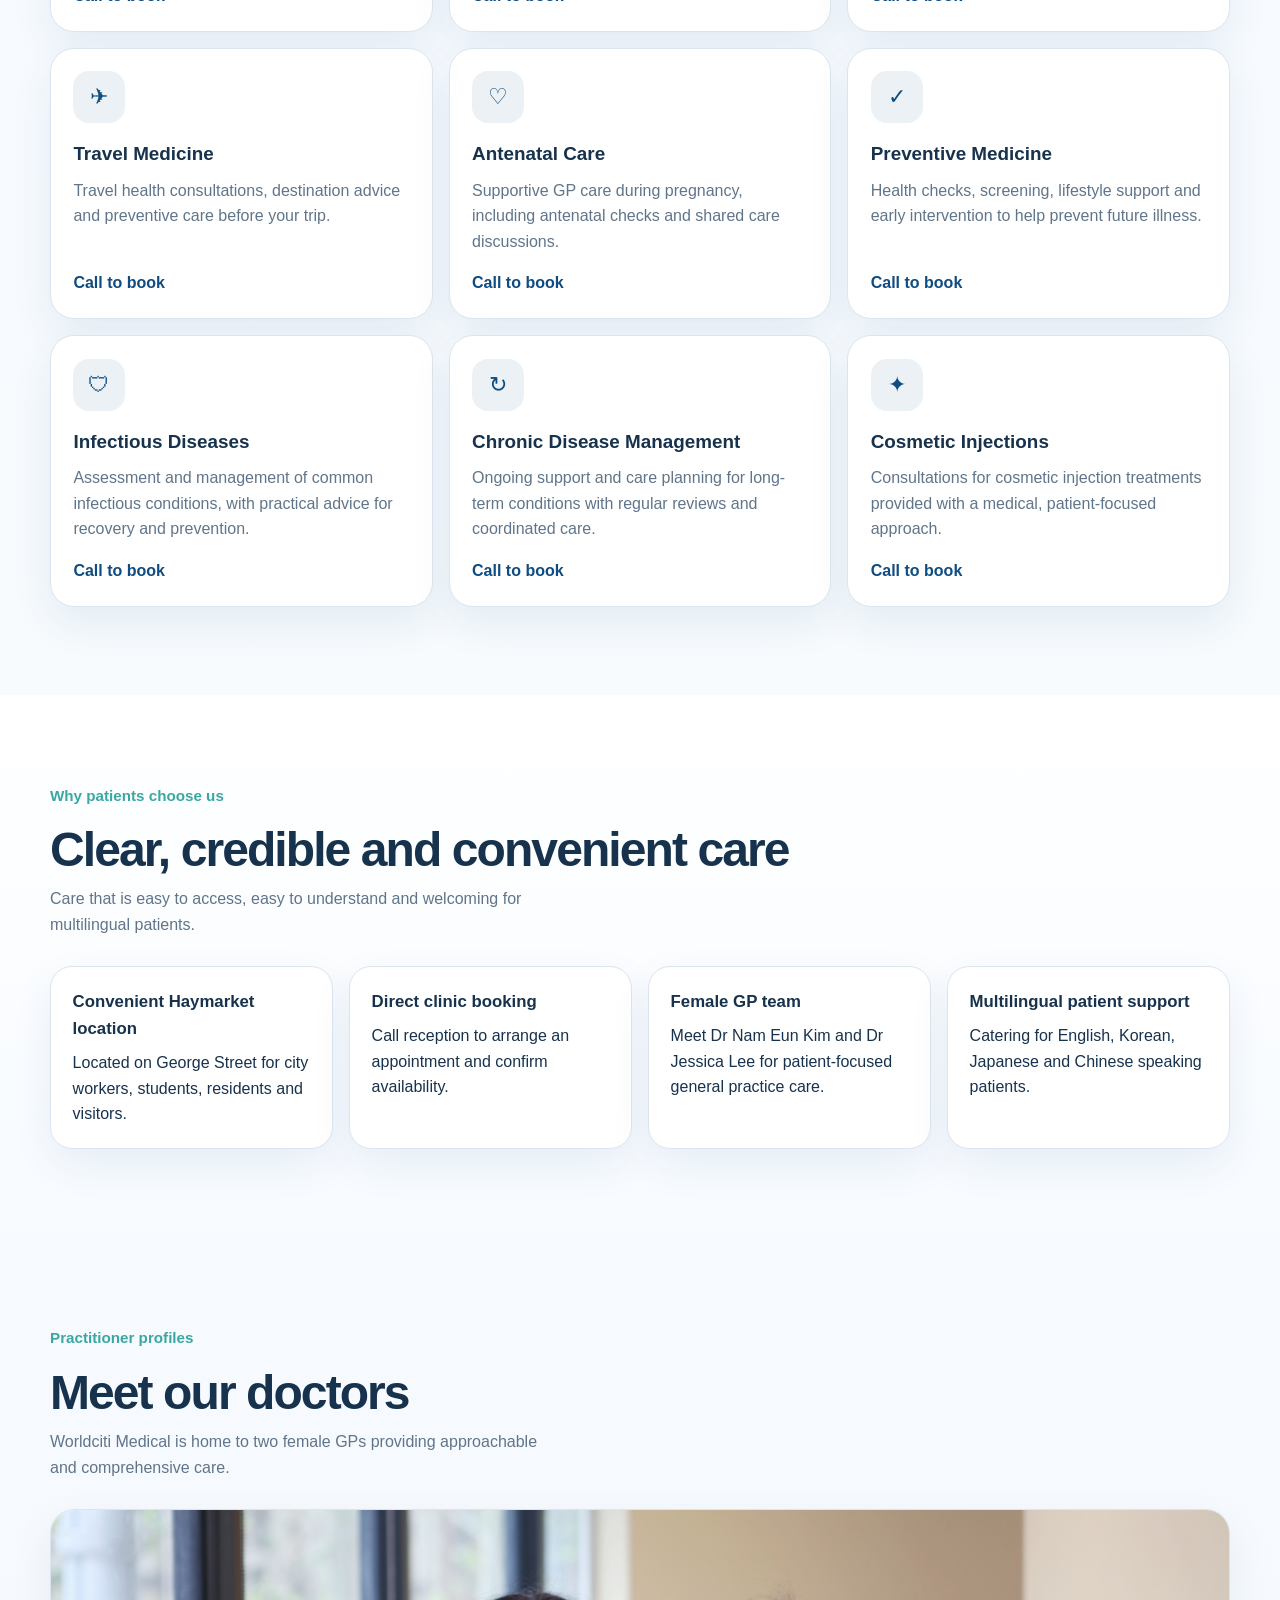
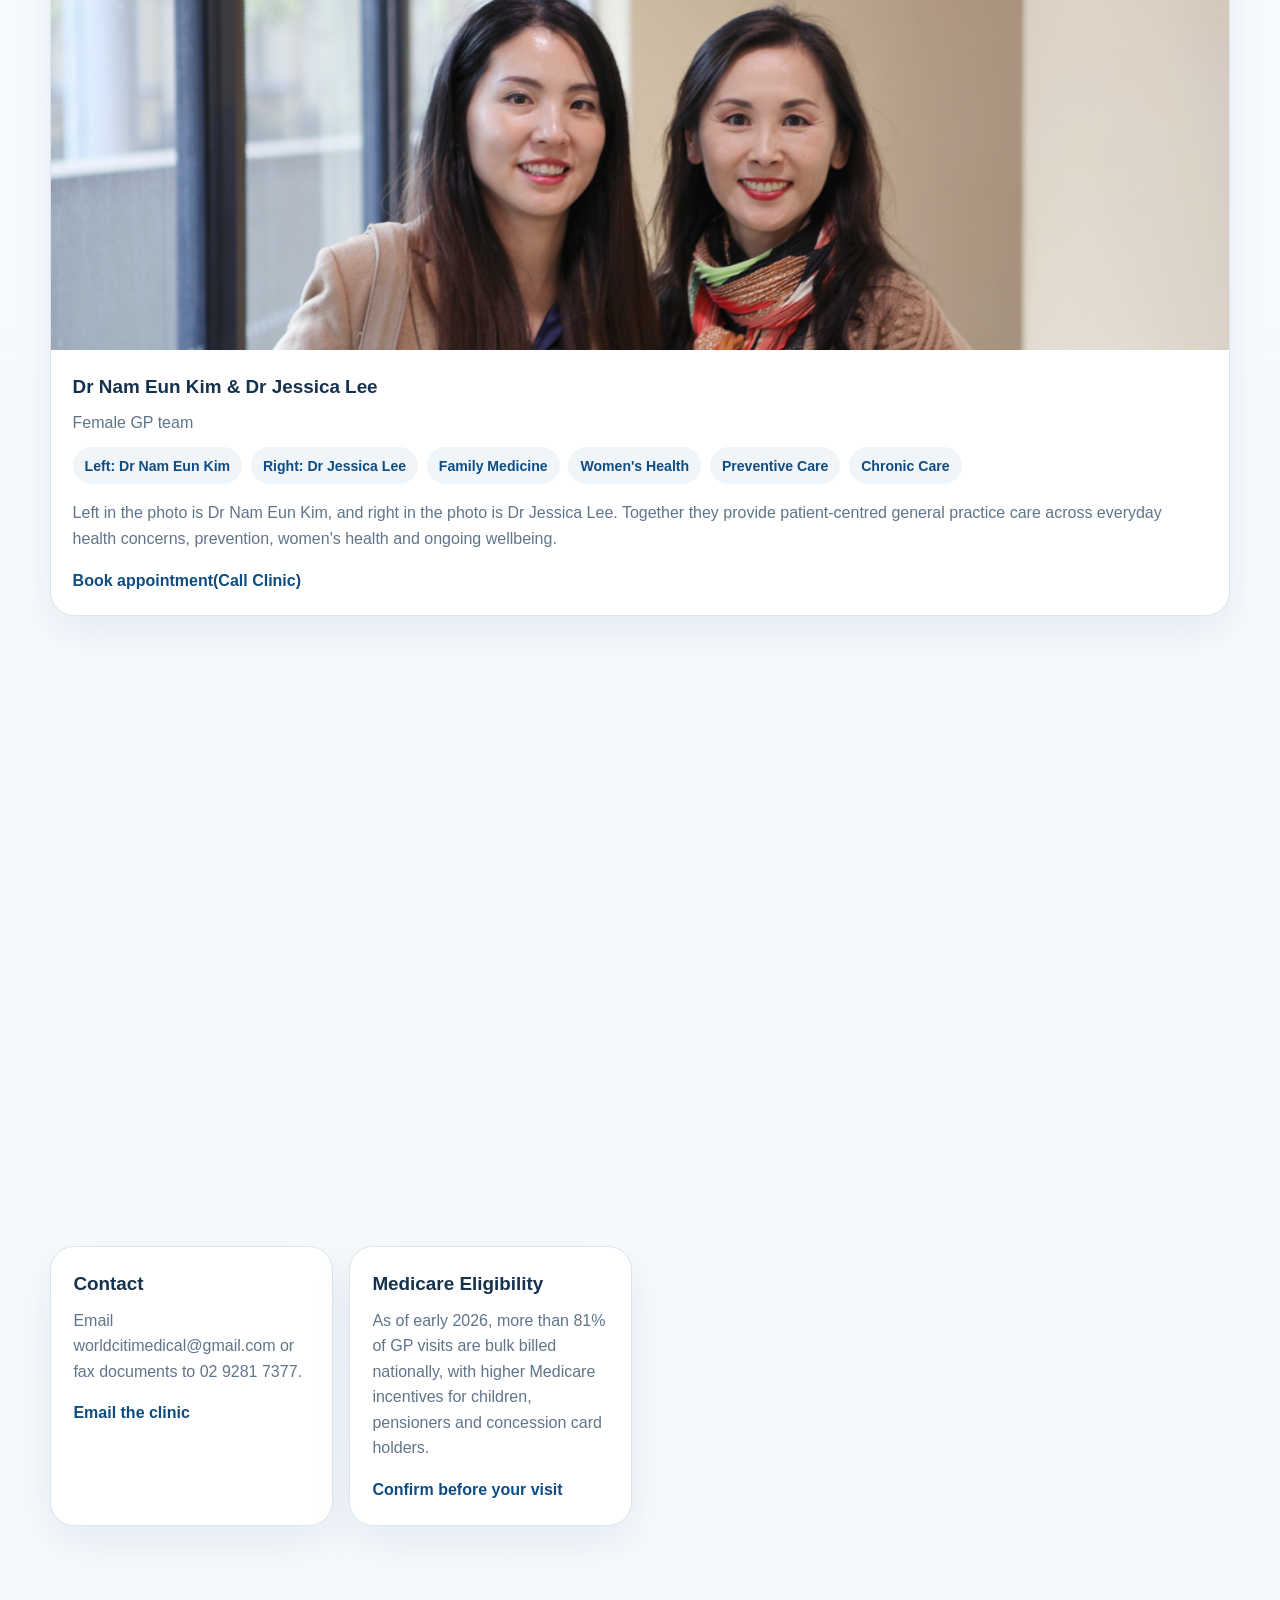
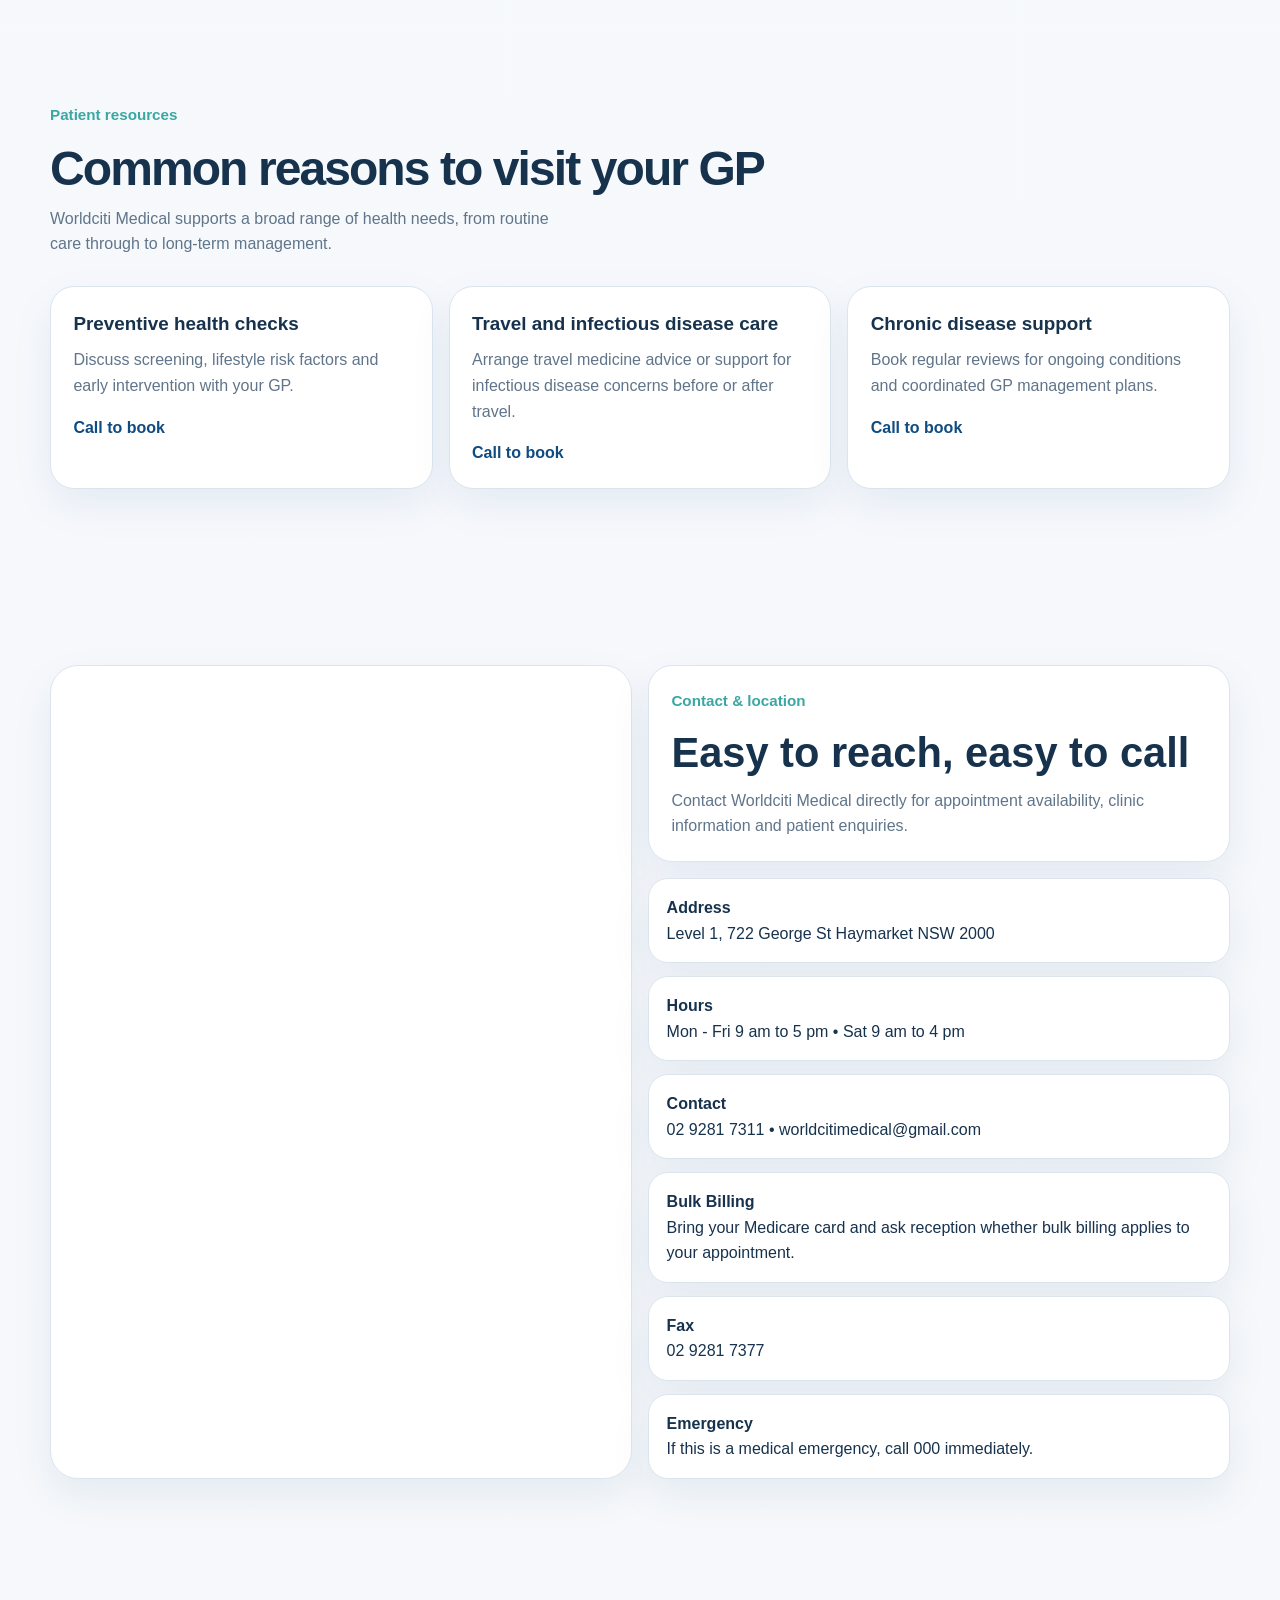
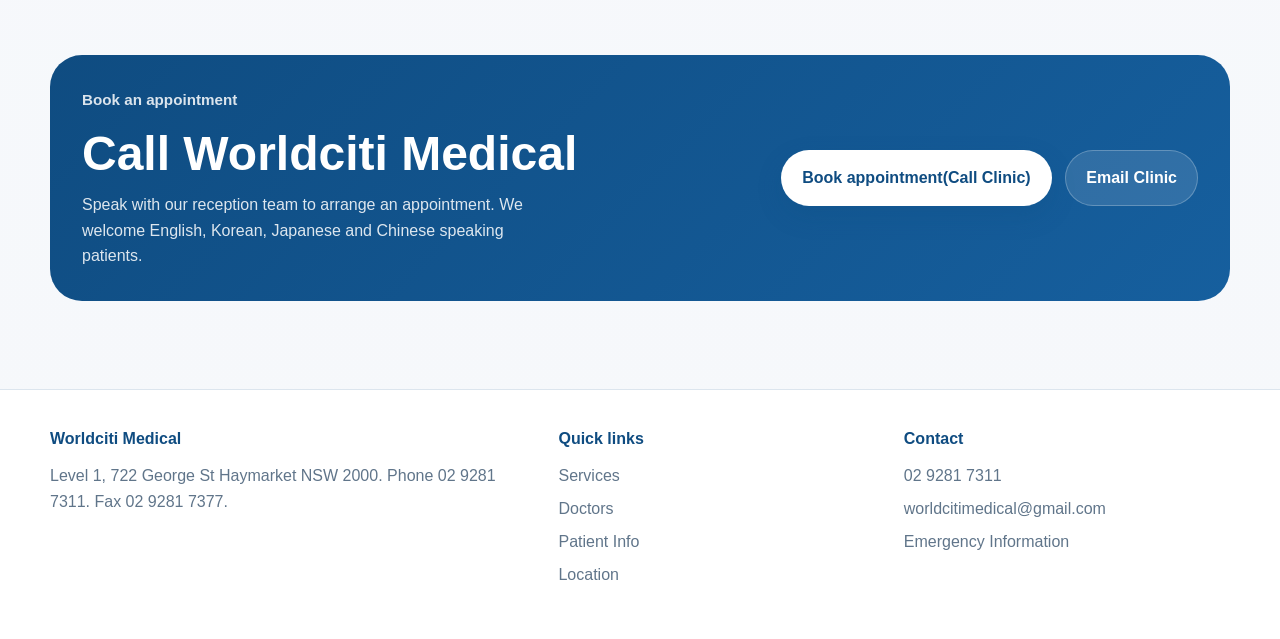
==== commit 41b9a718: "added bulk billing" ====
--- a/index.html
+++ b/index.html
@@ -4,10 +4,10 @@
   <meta charset="UTF-8" />
   <meta name="viewport" content="width=device-width, initial-scale=1.0" />
   <title>Worldciti Medical | GP Clinic in Haymarket</title>
-  <meta name="description" content="Worldciti Medical is a GP clinic in Haymarket offering family medicine, women's health, men's health, travel medicine, antenatal care, preventive care, chronic disease management and more." />
+  <meta name="description" content="Worldciti Medical is a GP clinic in Haymarket offering family medicine, women's health, men's health, travel medicine, antenatal care, preventive care, chronic disease management, bulk billing information and more." />
   <meta name="theme-color" content="#0f4c81" />
   <meta property="og:title" content="Worldciti Medical | GP Clinic in Haymarket" />
-  <meta property="og:description" content="Call Worldciti Medical for GP appointments in Haymarket. Care available for English, Korean, Japanese and Chinese speaking patients." />
+  <meta property="og:description" content="Call Worldciti Medical for GP appointments in Haymarket. Care available for English, Korean, Japanese and Chinese speaking patients, with bulk billing information available." />
   <meta property="og:type" content="website" />
   <meta property="og:locale" content="en_AU" />
   <style>
@@ -283,6 +283,27 @@
       font-weight: 700;
     }
 
+    .billing-note {
+      margin-top: 0.9rem;
+      margin-bottom: 1rem;
+      border-radius: 18px;
+      background: rgba(15, 76, 129, 0.07);
+      border: 1px solid rgba(15, 76, 129, 0.12);
+      padding: 1rem;
+    }
+
+    .billing-note strong {
+      display: block;
+      color: var(--primary);
+      margin-bottom: 0.3rem;
+    }
+
+    .billing-note p {
+      margin: 0;
+      color: var(--muted);
+      font-size: 0.95rem;
+    }
+
     .stats {
       display: grid;
       grid-template-columns: repeat(4, minmax(0, 1fr));
@@ -469,6 +490,11 @@
 
     .info-grid {
       grid-template-columns: repeat(4, minmax(0, 1fr));
+    }
+
+    .info-card.featured {
+      background: linear-gradient(180deg, #ffffff 0%, #eef8f7 100%);
+      border-color: rgba(58, 167, 163, 0.34);
     }
 
     .resource-grid {
@@ -775,6 +801,10 @@
               <span>English, Korean, Japanese and Chinese speaking patients welcome</span>
             </div>
           </div>
+          <div class="billing-note">
+            <strong>Bulk billing information</strong>
+            <p>Bulk billing means your doctor accepts the Medicare benefit as full payment, so there is no out-of-pocket cost for that visit. Please ask reception about eligibility when booking.</p>
+          </div>
           <a href="tel:0292817311" class="btn btn-primary" style="width: 100%;">Book appointment(Call Clinic)</a>
           <div class="notice" style="margin-top: 1rem;">For medical emergencies, call 000 immediately.</div>
         </div>
@@ -962,6 +992,11 @@
             <p>Please call the clinic directly to book an appointment with our reception team.</p>
             <a href="tel:0292817311" class="text-link">Call 02 9281 7311</a>
           </article>
+          <article class="card info-card featured reveal">
+            <h3>Bulk Billing</h3>
+            <p>In Australia, bulk billing means the doctor accepts the Medicare benefit as full payment, leaving no out-of-pocket cost for the patient for that visit.</p>
+            <a href="tel:0292817311" class="text-link">Ask reception</a>
+          </article>
           <article class="card info-card reveal">
             <h3>Languages</h3>
             <p>Catering for English, Korean, Japanese and Chinese speaking patients.</p>
@@ -976,6 +1011,11 @@
             <h3>Contact</h3>
             <p>Email worldcitimedical@gmail.com or fax documents to 02 9281 7377.</p>
             <a href="mailto:worldcitimedical@gmail.com" class="text-link">Email the clinic</a>
+          </article>
+          <article class="card info-card reveal">
+            <h3>Medicare Eligibility</h3>
+            <p>As of early 2026, more than 81% of GP visits are bulk billed nationally, with higher Medicare incentives for children, pensioners and concession card holders.</p>
+            <a href="tel:0292817311" class="text-link">Confirm before your visit</a>
           </article>
         </div>
       </div>
@@ -1032,6 +1072,7 @@
             <div class="location-item reveal"><strong>Address</strong><br />Level 1, 722 George St Haymarket NSW 2000</div>
             <div class="location-item reveal"><strong>Hours</strong><br />Mon - Fri 9 am to 5 pm • Sat 9 am to 4 pm</div>
             <div class="location-item reveal"><strong>Contact</strong><br /><a href="tel:0292817311">02 9281 7311</a> • <a href="mailto:worldcitimedical@gmail.com">worldcitimedical@gmail.com</a></div>
+            <div class="location-item reveal"><strong>Bulk Billing</strong><br />Bring your Medicare card and ask reception whether bulk billing applies to your appointment.</div>
             <div class="location-item reveal"><strong>Fax</strong><br />02 9281 7377</div>
             <div class="location-item reveal"><strong>Emergency</strong><br />If this is a medical emergency, call 000 immediately.</div>
           </div>
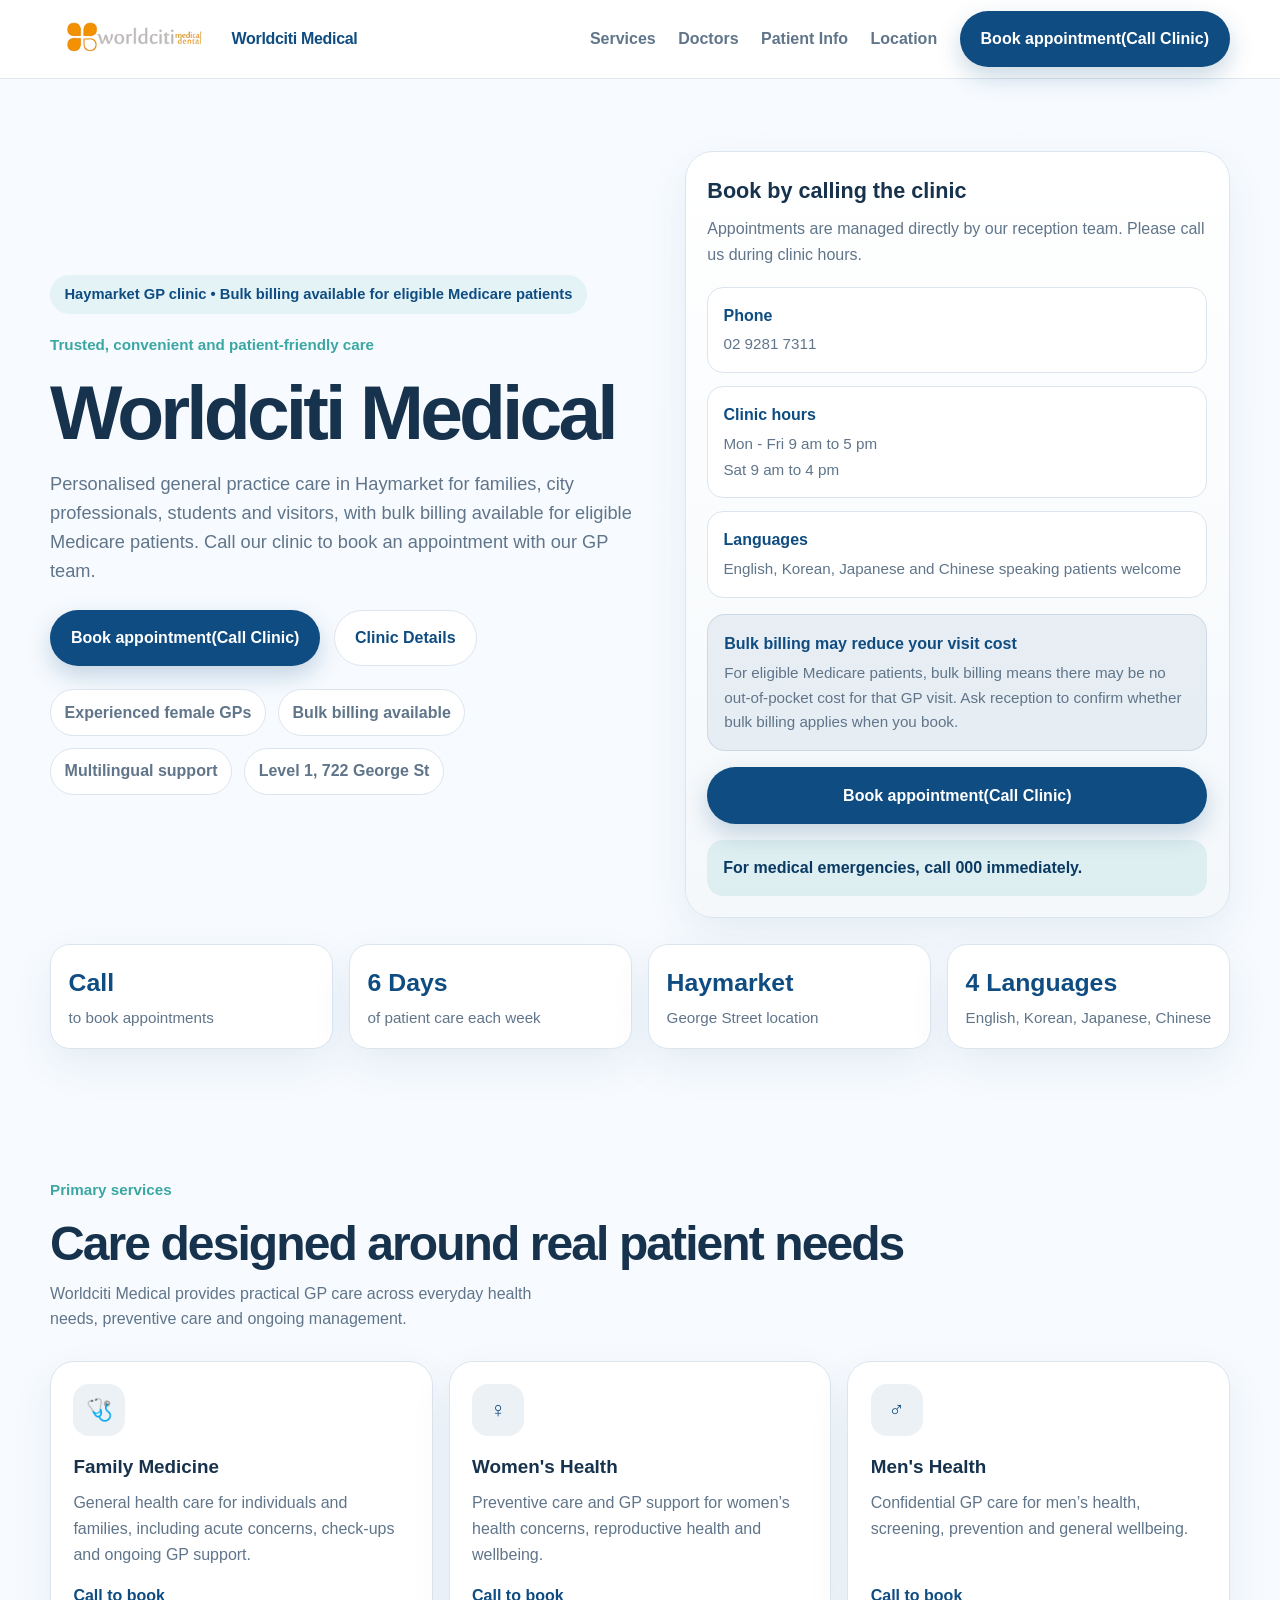
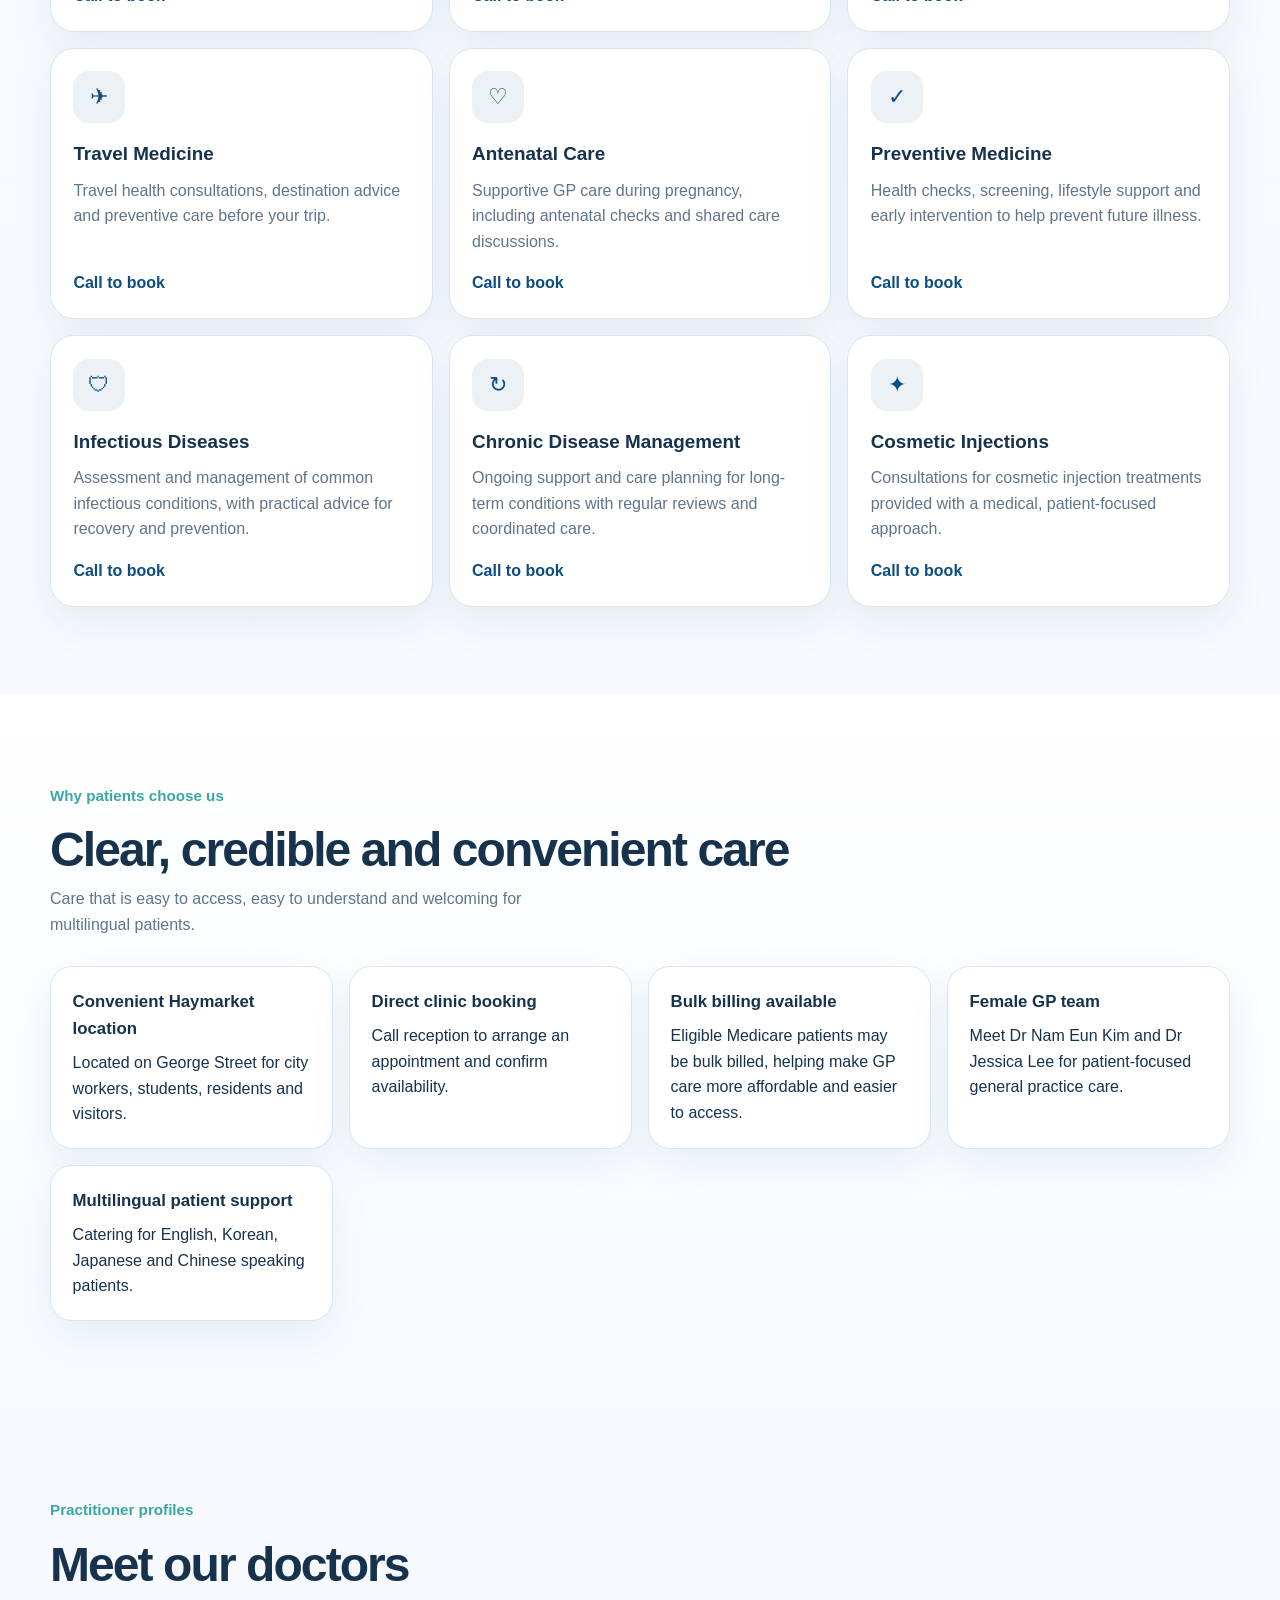
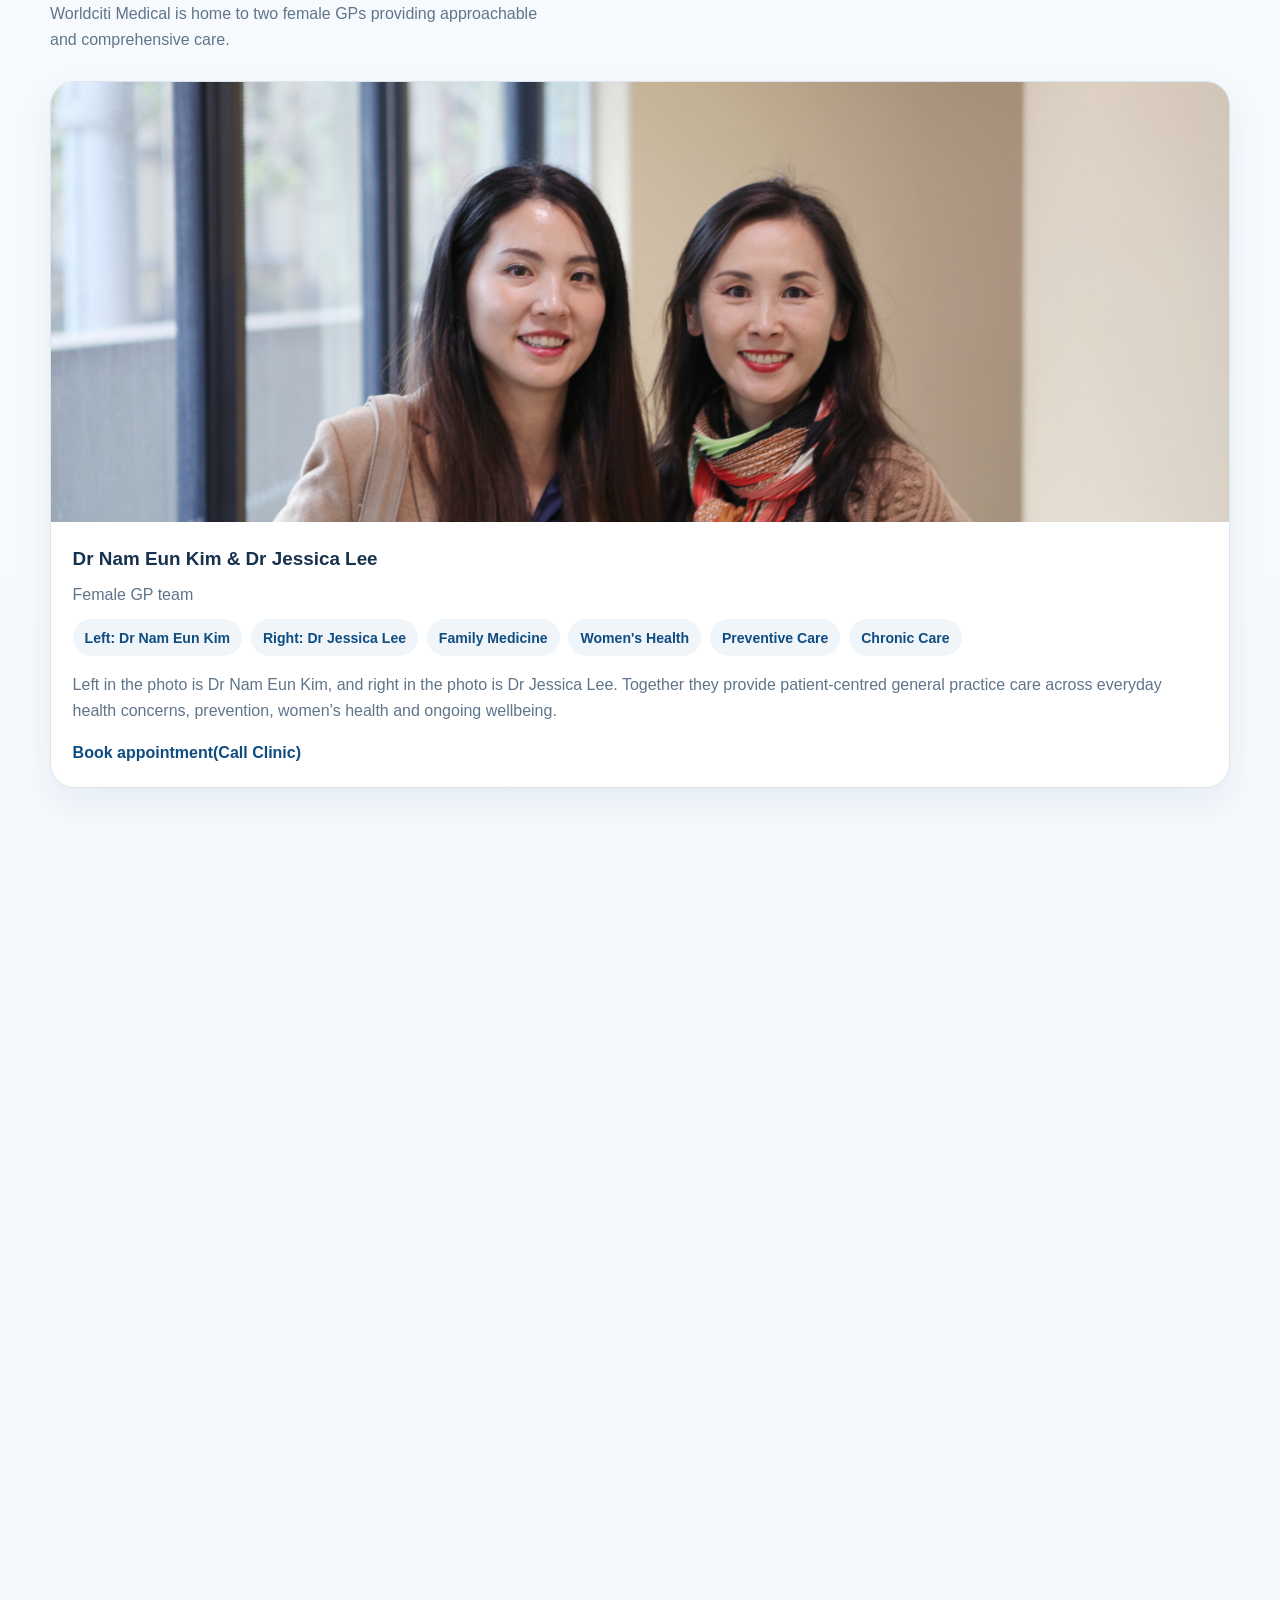
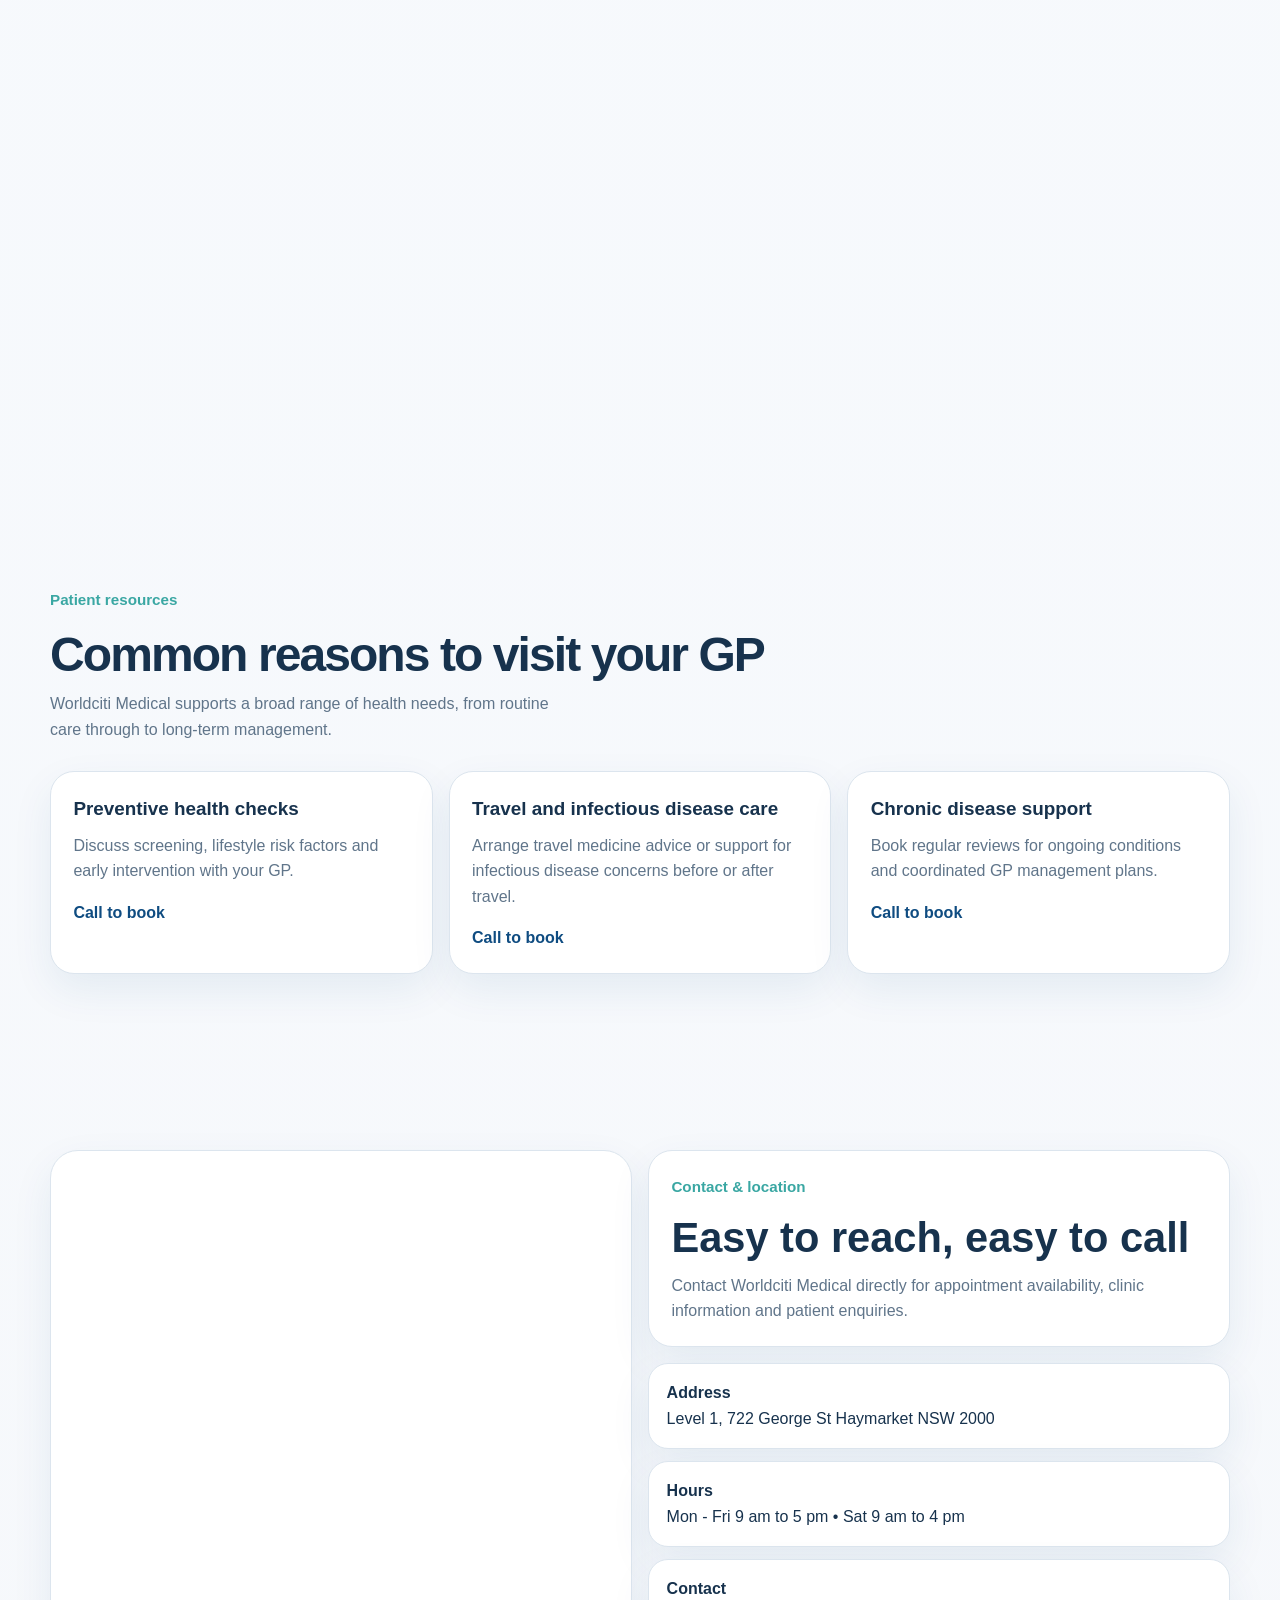
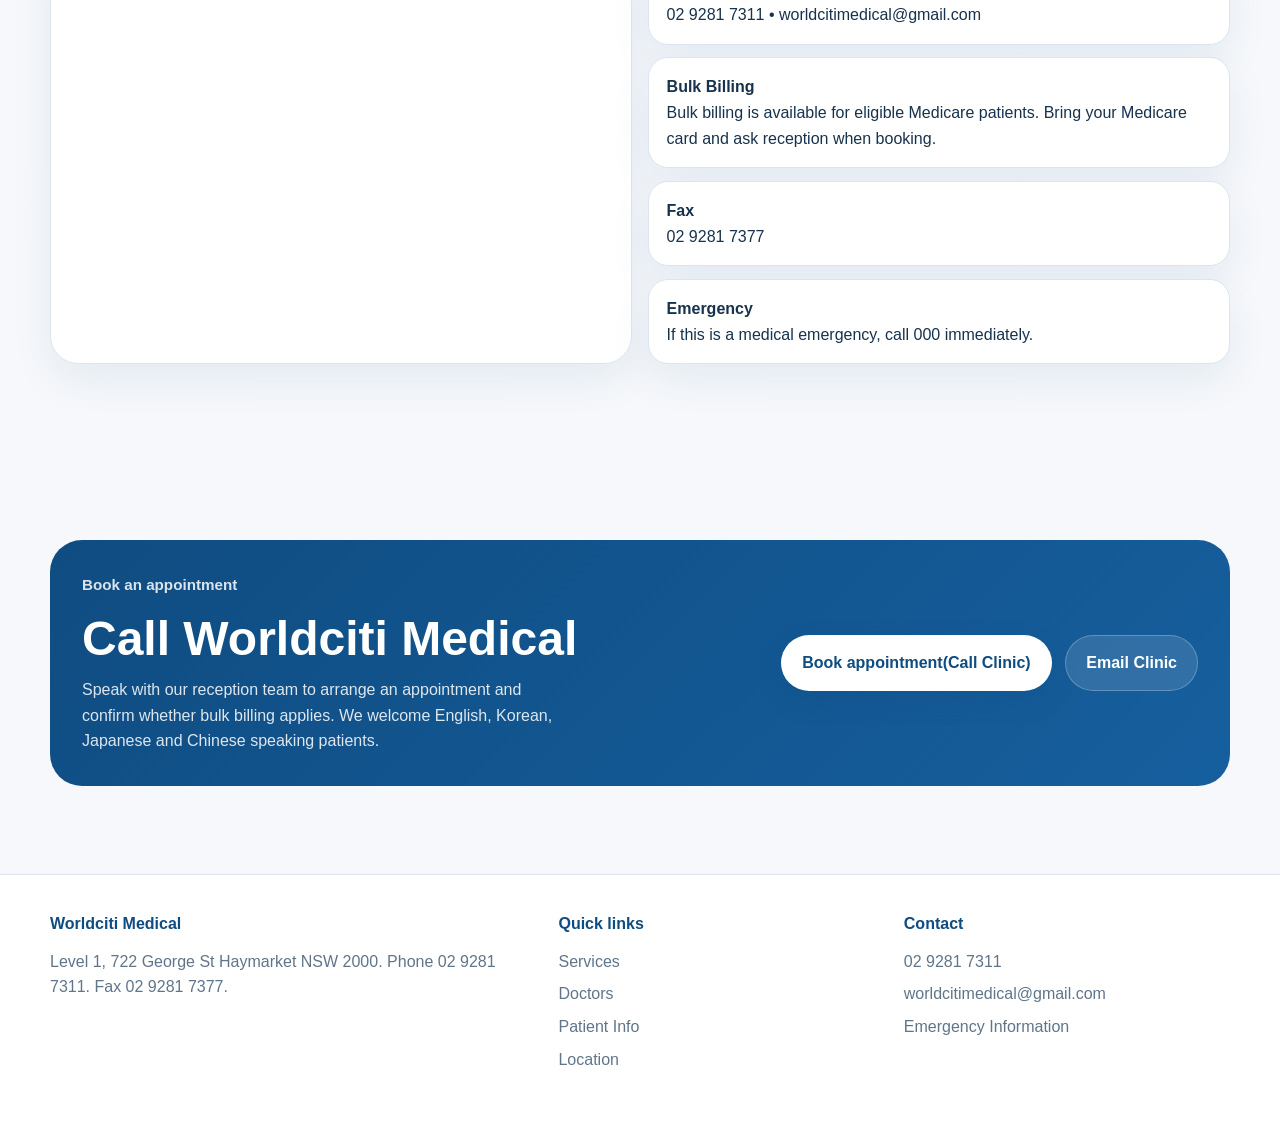
==== commit 5a7a6ee7: "added profiles and bulk billing contents as sales point" ====
--- a/index.html
+++ b/index.html
@@ -4,10 +4,10 @@
   <meta charset="UTF-8" />
   <meta name="viewport" content="width=device-width, initial-scale=1.0" />
   <title>Worldciti Medical | GP Clinic in Haymarket</title>
-  <meta name="description" content="Worldciti Medical is a GP clinic in Haymarket offering family medicine, women's health, men's health, travel medicine, antenatal care, preventive care, chronic disease management, bulk billing information and more." />
+  <meta name="description" content="Worldciti Medical is a GP clinic in Haymarket offering GP appointments, multilingual care and bulk billing for eligible Medicare patients." />
   <meta name="theme-color" content="#0f4c81" />
   <meta property="og:title" content="Worldciti Medical | GP Clinic in Haymarket" />
-  <meta property="og:description" content="Call Worldciti Medical for GP appointments in Haymarket. Care available for English, Korean, Japanese and Chinese speaking patients, with bulk billing information available." />
+  <meta property="og:description" content="Call Worldciti Medical for GP appointments in Haymarket. Bulk billing is available for eligible Medicare patients, with English, Korean, Japanese and Chinese support." />
   <meta property="og:type" content="website" />
   <meta property="og:locale" content="en_AU" />
   <style>
@@ -488,6 +488,40 @@
       font-weight: 700;
     }
 
+    .doctor-bio-grid {
+      display: grid;
+      grid-template-columns: repeat(2, minmax(0, 1fr));
+      gap: 1rem;
+      margin-top: 1rem;
+    }
+
+    .doctor-bio-card {
+      display: flex;
+      flex-direction: column;
+      gap: 0.85rem;
+    }
+
+    .doctor-bio-card h3 {
+      font-size: 1.35rem;
+      margin-bottom: 0.1rem;
+    }
+
+    .doctor-credentials {
+      color: var(--primary);
+      font-weight: 800;
+    }
+
+    .doctor-bio-list {
+      list-style: none;
+      display: grid;
+      gap: 0.55rem;
+      color: var(--muted);
+    }
+
+    .doctor-bio-list strong {
+      color: var(--text);
+    }
+
     .info-grid {
       grid-template-columns: repeat(4, minmax(0, 1fr));
     }
@@ -624,6 +658,7 @@
       .cta-band,
       .service-grid,
       .doctor-grid,
+      .doctor-bio-grid,
       .info-grid,
       .resource-grid,
       .stats,
@@ -671,6 +706,7 @@
       .hero-grid,
       .service-grid,
       .doctor-grid,
+      .doctor-bio-grid,
       .info-grid,
       .resource-grid,
       .location-grid,
@@ -766,12 +802,13 @@
     <section class="hero">
       <div class="container hero-grid">
         <div class="hero-copy reveal visible">
-          <div class="chip">Haymarket GP clinic • English, Korean, Japanese & Chinese</div>
+          <div class="chip">Haymarket GP clinic • Bulk billing available for eligible Medicare patients</div>
           <div class="eyebrow">Trusted, convenient and patient-friendly care</div>
           <h1>Worldciti Medical</h1>
           <p>
             Personalised general practice care in Haymarket for families, city professionals,
-            students and visitors. Call our clinic to book an appointment with our GP team.
+            students and visitors, with bulk billing available for eligible Medicare patients.
+            Call our clinic to book an appointment with our GP team.
           </p>
           <div class="hero-actions">
             <a href="tel:0292817311" class="btn btn-primary">Book appointment(Call Clinic)</a>
@@ -779,6 +816,7 @@
           </div>
           <div class="trust-row">
             <span class="trust-pill">Experienced female GPs</span>
+            <span class="trust-pill">Bulk billing available</span>
             <span class="trust-pill">Multilingual support</span>
             <span class="trust-pill">Level 1, 722 George St</span>
           </div>
@@ -802,8 +840,8 @@
             </div>
           </div>
           <div class="billing-note">
-            <strong>Bulk billing information</strong>
-            <p>Bulk billing means your doctor accepts the Medicare benefit as full payment, so there is no out-of-pocket cost for that visit. Please ask reception about eligibility when booking.</p>
+            <strong>Bulk billing may reduce your visit cost</strong>
+            <p>For eligible Medicare patients, bulk billing means there may be no out-of-pocket cost for that GP visit. Ask reception to confirm whether bulk billing applies when you book.</p>
           </div>
           <a href="tel:0292817311" class="btn btn-primary" style="width: 100%;">Book appointment(Call Clinic)</a>
           <div class="notice" style="margin-top: 1rem;">For medical emergencies, call 000 immediately.</div>
@@ -931,6 +969,10 @@
           <div class="why-item reveal">
             <strong>Direct clinic booking</strong>
             <p>Call reception to arrange an appointment and confirm availability.</p>
+          </div>
+          <div class="why-item reveal">
+            <strong>Bulk billing available</strong>
+            <p>Eligible Medicare patients may be bulk billed, helping make GP care more affordable and easier to access.</p>
           </div>
           <div class="why-item reveal">
             <strong>Female GP team</strong>
@@ -973,6 +1015,33 @@
             </div>
           </article>
         </div>
+
+        <div class="doctor-bio-grid">
+          <article class="card doctor-bio-card reveal">
+            <div>
+              <h3>Dr Jessica Lee</h3>
+              <div class="doctor-credentials">MBBS (USYD)</div>
+            </div>
+            <ul class="doctor-bio-list">
+              <li><strong>Languages:</strong> English, Korean</li>
+              <li><strong>Experience:</strong> Over 30 years of experience</li>
+              <li><strong>Clinical interests:</strong> Women's health, cosmetic injections, men's health, preventive medicine, antenatal care, family planning, chronic disease management, weight management and WorkCover.</li>
+            </ul>
+            <a class="service-link" href="tel:0292817311">Book appointment(Call Clinic)</a>
+          </article>
+
+          <article class="card doctor-bio-card reveal">
+            <div>
+              <h3>Dr Nam Eun Kim</h3>
+              <div class="doctor-credentials">MBCHB, RACGP</div>
+            </div>
+            <ul class="doctor-bio-list">
+              <li><strong>Languages:</strong> English, Korean</li>
+              <li><strong>Clinical interests:</strong> Women's health, men's health, preventive medicine, family planning, chronic disease management, weight management and WorkCover.</li>
+            </ul>
+            <a class="service-link" href="tel:0292817311">Book appointment(Call Clinic)</a>
+          </article>
+        </div>
       </div>
     </section>
 
@@ -994,8 +1063,8 @@
           </article>
           <article class="card info-card featured reveal">
             <h3>Bulk Billing</h3>
-            <p>In Australia, bulk billing means the doctor accepts the Medicare benefit as full payment, leaving no out-of-pocket cost for the patient for that visit.</p>
-            <a href="tel:0292817311" class="text-link">Ask reception</a>
+            <p>Bulk billing is a key reason many patients choose a GP clinic. If you are eligible through Medicare, your GP visit may have no out-of-pocket cost.</p>
+            <a href="tel:0292817311" class="text-link">Ask when booking</a>
           </article>
           <article class="card info-card reveal">
             <h3>Languages</h3>
@@ -1014,7 +1083,7 @@
           </article>
           <article class="card info-card reveal">
             <h3>Medicare Eligibility</h3>
-            <p>As of early 2026, more than 81% of GP visits are bulk billed nationally, with higher Medicare incentives for children, pensioners and concession card holders.</p>
+            <p>Please bring your Medicare card. Reception can help confirm whether bulk billing applies to your appointment before you visit.</p>
             <a href="tel:0292817311" class="text-link">Confirm before your visit</a>
           </article>
         </div>
@@ -1072,7 +1141,7 @@
             <div class="location-item reveal"><strong>Address</strong><br />Level 1, 722 George St Haymarket NSW 2000</div>
             <div class="location-item reveal"><strong>Hours</strong><br />Mon - Fri 9 am to 5 pm • Sat 9 am to 4 pm</div>
             <div class="location-item reveal"><strong>Contact</strong><br /><a href="tel:0292817311">02 9281 7311</a> • <a href="mailto:worldcitimedical@gmail.com">worldcitimedical@gmail.com</a></div>
-            <div class="location-item reveal"><strong>Bulk Billing</strong><br />Bring your Medicare card and ask reception whether bulk billing applies to your appointment.</div>
+            <div class="location-item reveal"><strong>Bulk Billing</strong><br />Bulk billing is available for eligible Medicare patients. Bring your Medicare card and ask reception when booking.</div>
             <div class="location-item reveal"><strong>Fax</strong><br />02 9281 7377</div>
             <div class="location-item reveal"><strong>Emergency</strong><br />If this is a medical emergency, call 000 immediately.</div>
           </div>
@@ -1086,7 +1155,7 @@
           <div>
             <div class="eyebrow" style="color: rgba(255,255,255,0.85);">Book an appointment</div>
             <h2 style="font-size: clamp(2rem, 4vw, 3rem); line-height: 1.08; margin-bottom: 0.75rem;">Call Worldciti Medical</h2>
-            <p>Speak with our reception team to arrange an appointment. We welcome English, Korean, Japanese and Chinese speaking patients.</p>
+            <p>Speak with our reception team to arrange an appointment and confirm whether bulk billing applies. We welcome English, Korean, Japanese and Chinese speaking patients.</p>
           </div>
           <div class="cta-actions">
             <a href="tel:0292817311" class="btn btn-primary" style="background:#fff; color: var(--primary);">Book appointment(Call Clinic)</a>
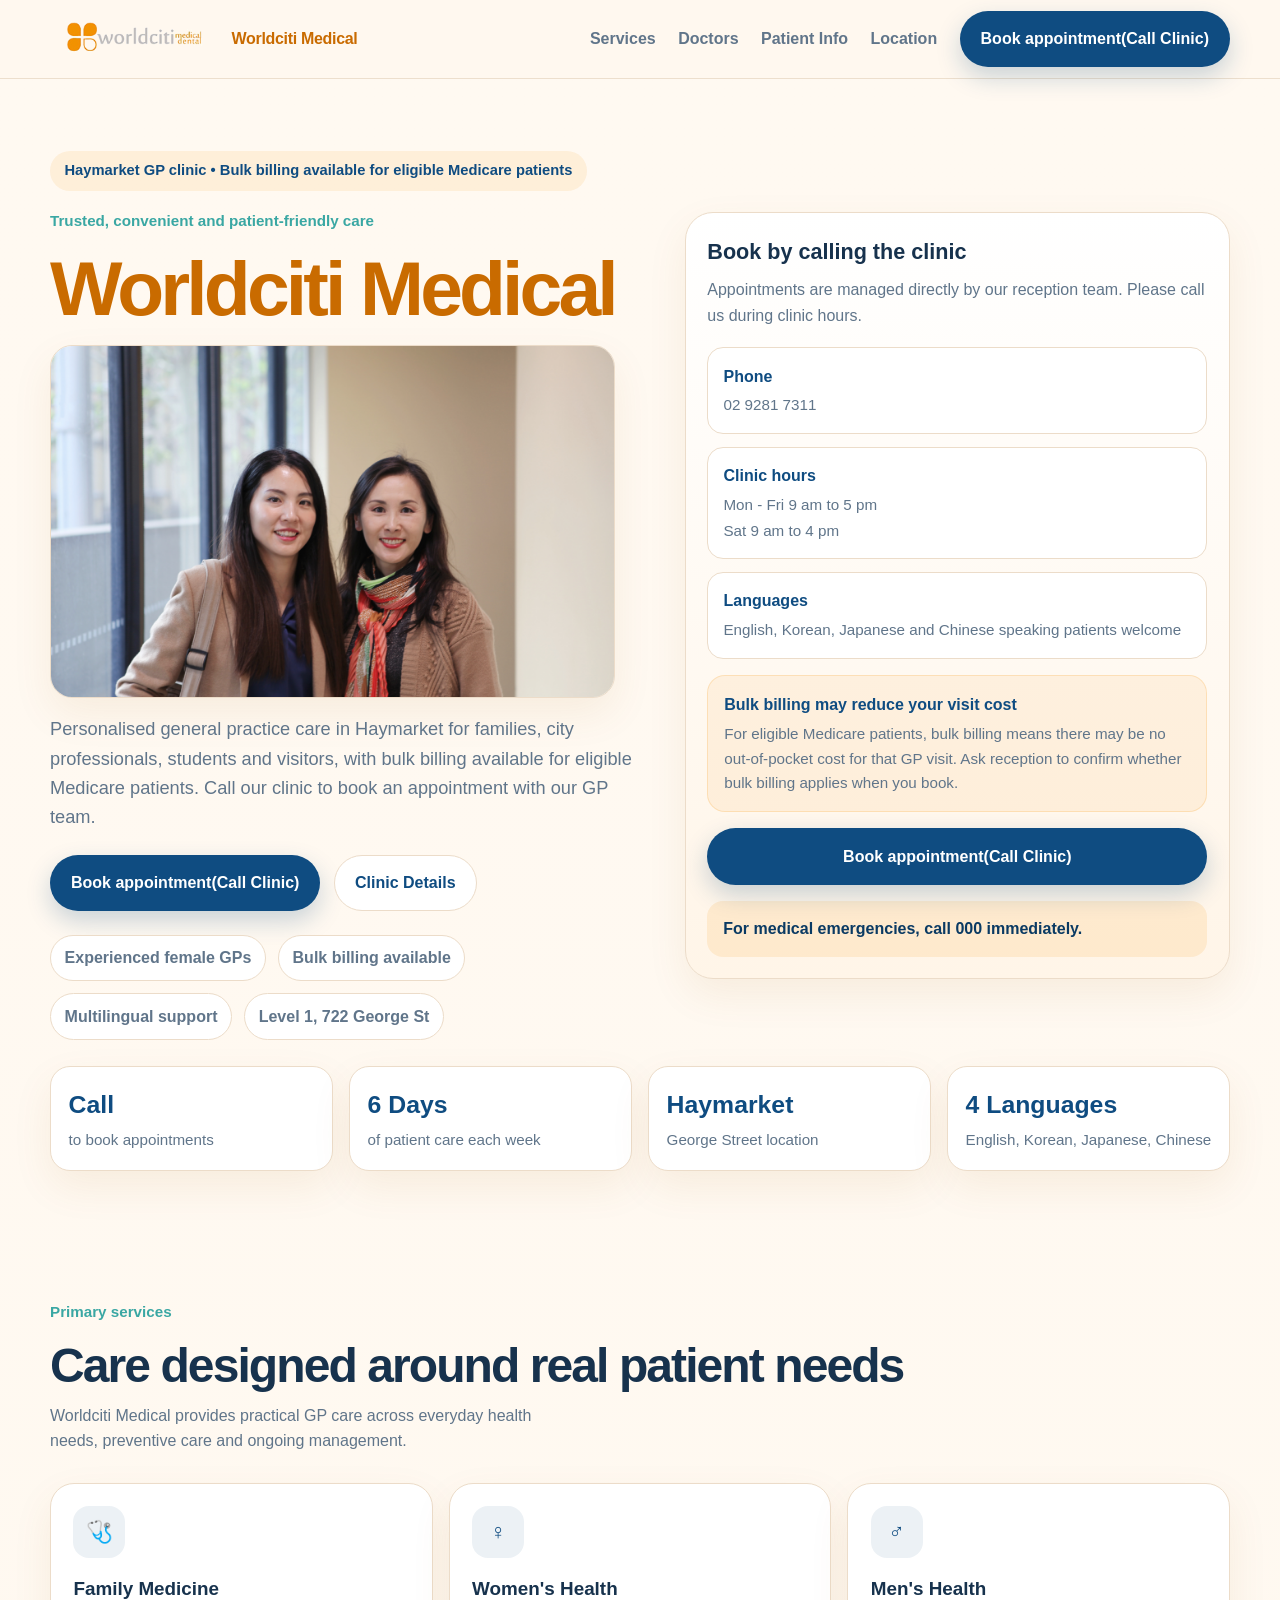
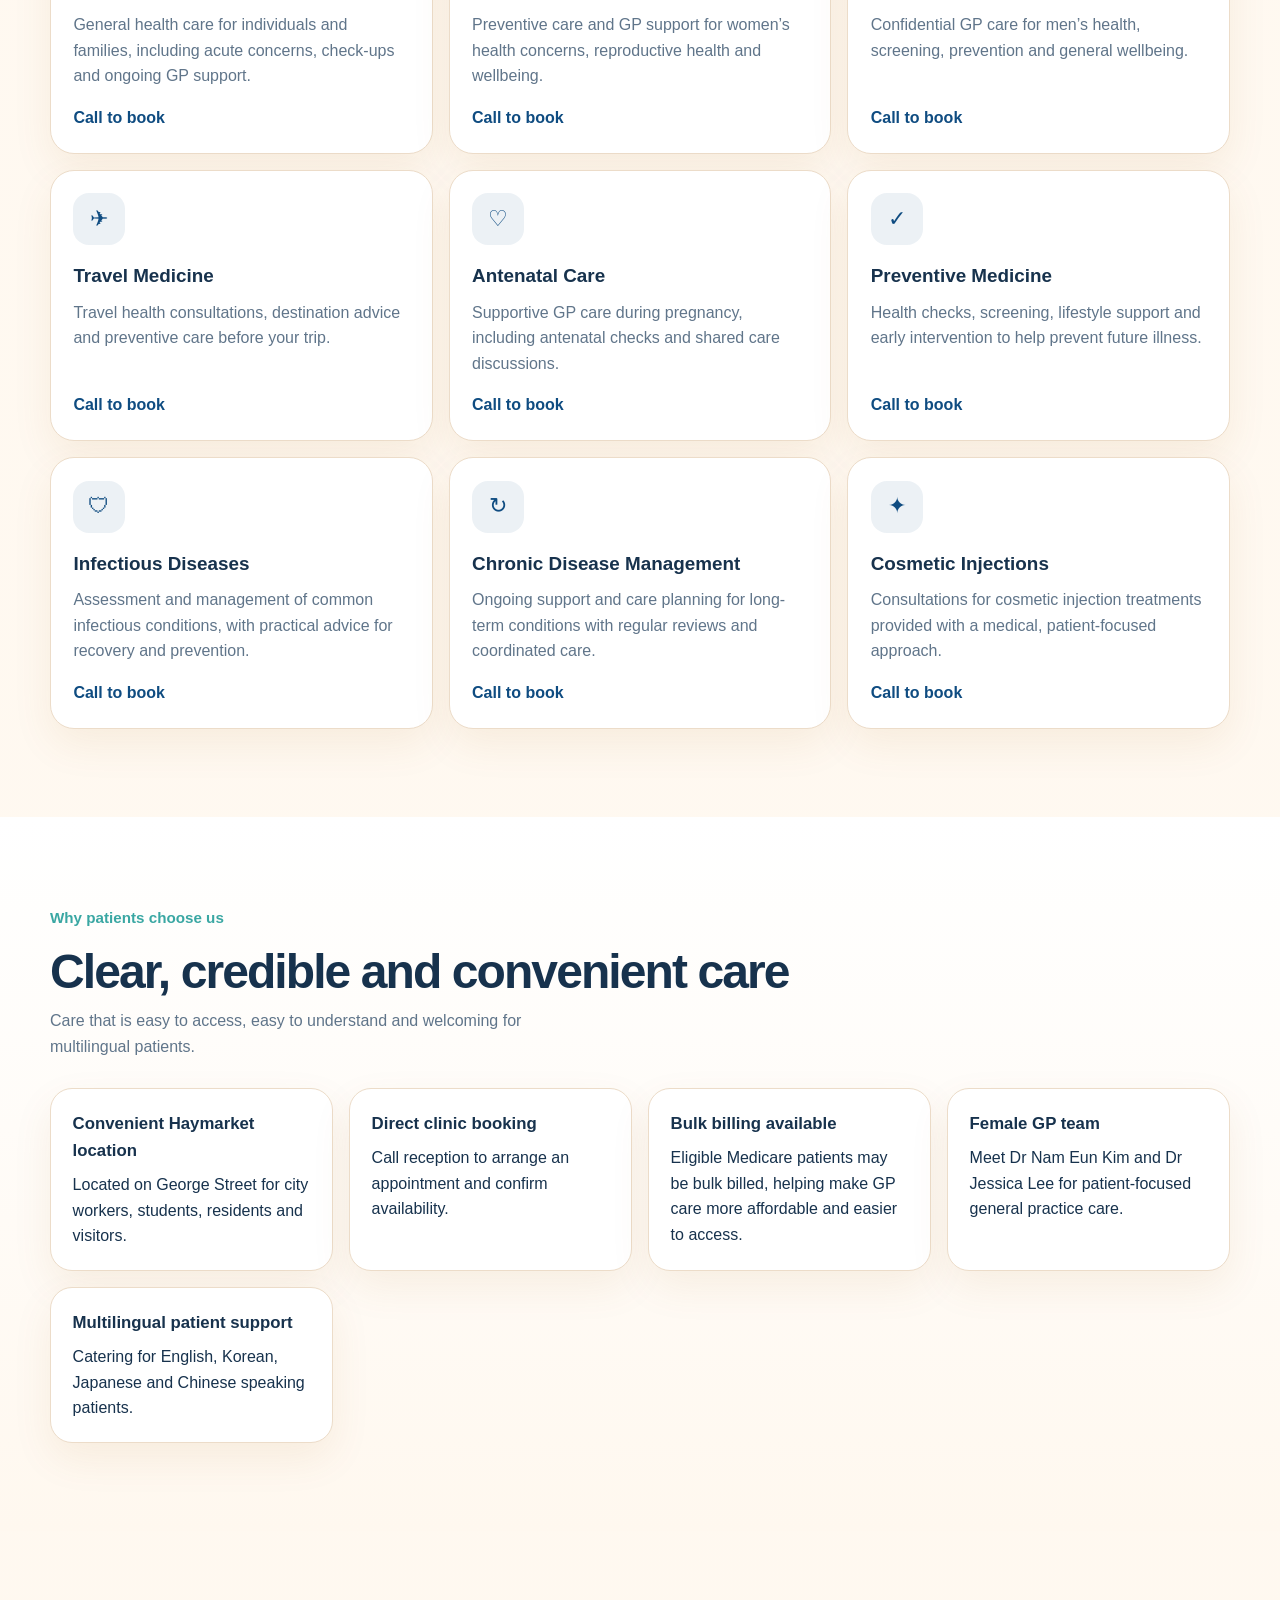
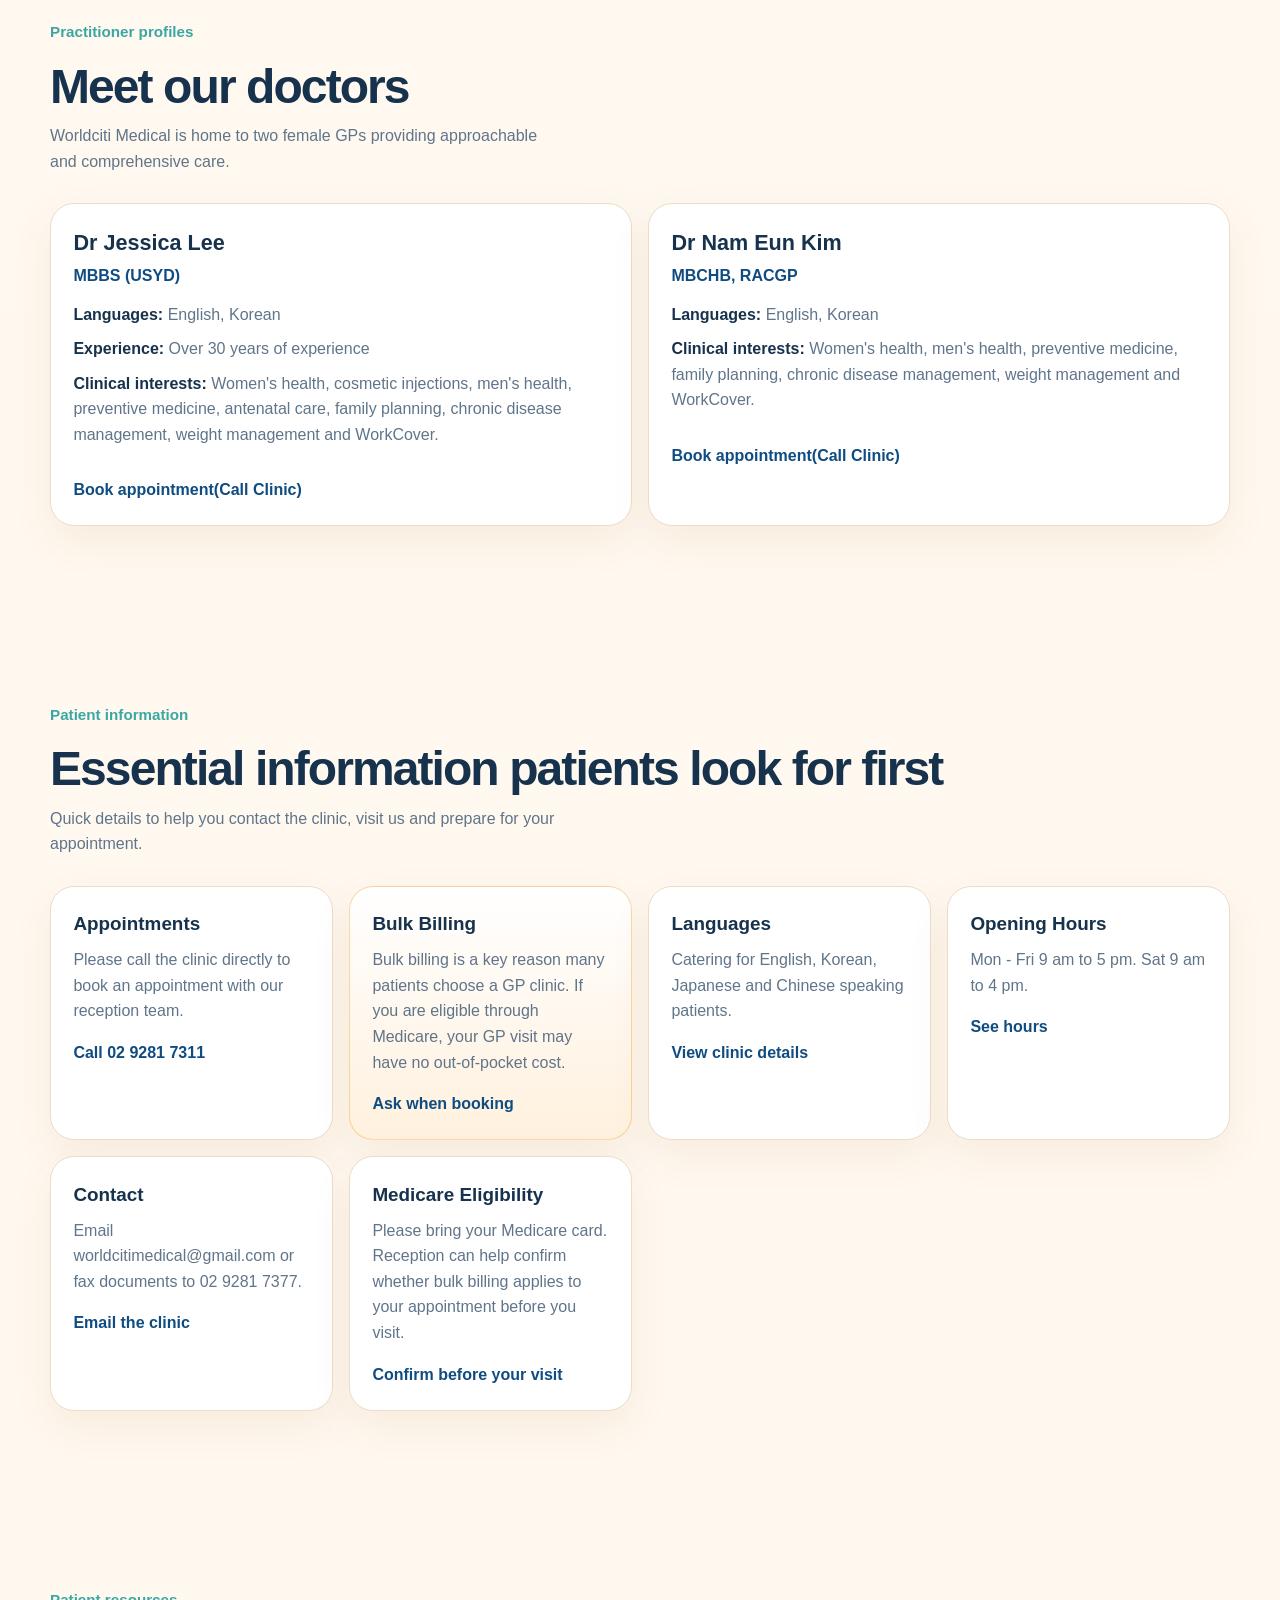
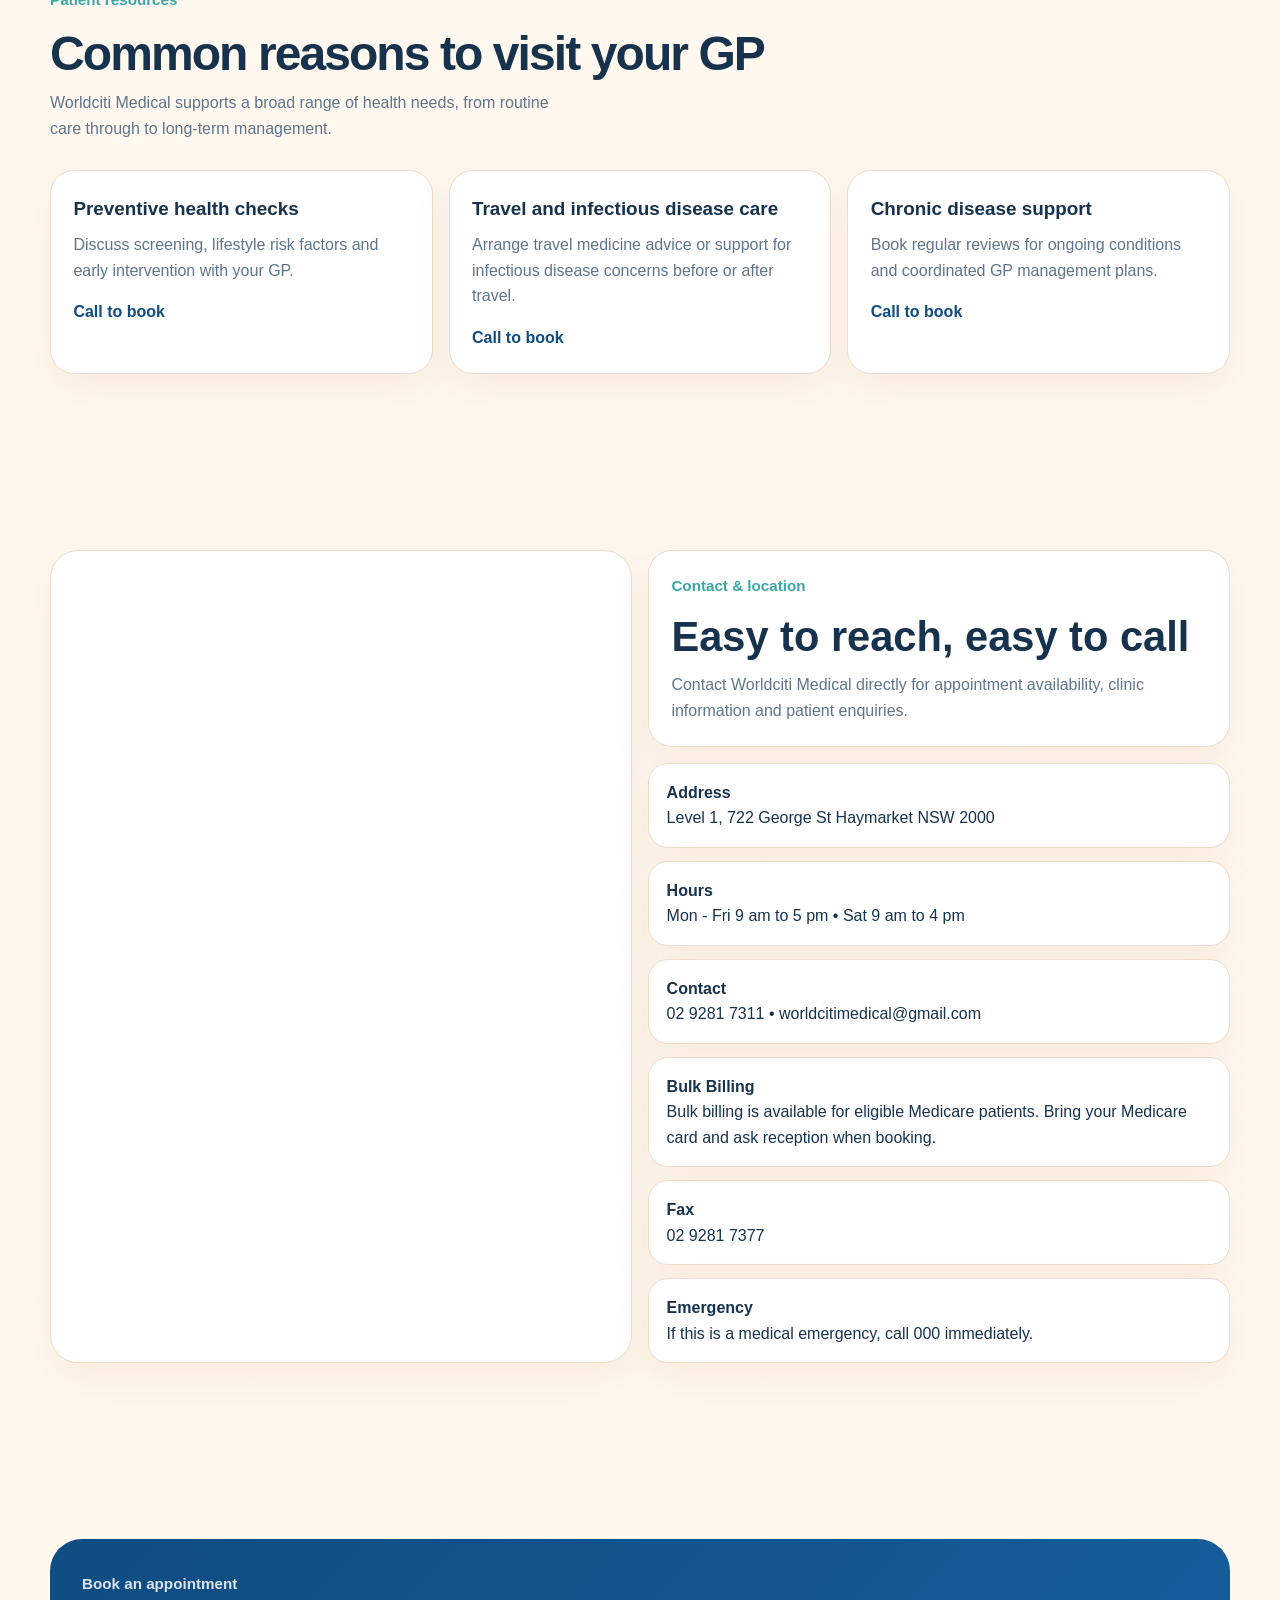
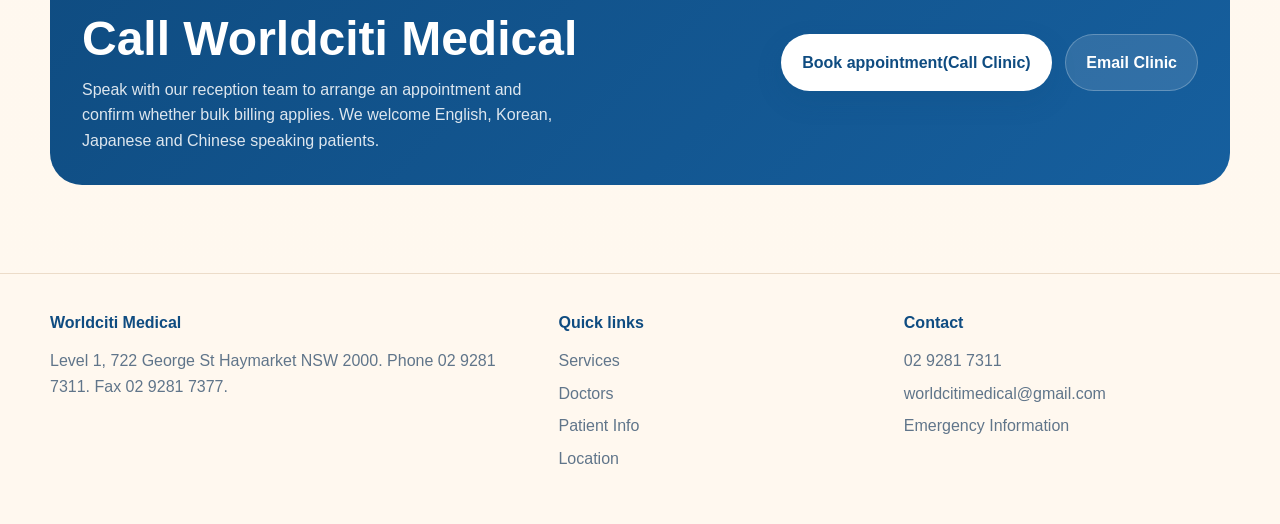
==== commit 94c38706: "changed backgroud colours and adjust details" ====
--- a/index.html
+++ b/index.html
@@ -12,16 +12,19 @@
   <meta property="og:locale" content="en_AU" />
   <style>
     :root {
-      --bg: #f6f8fb;
+      --bg: #fff8ef;
       --surface: #ffffff;
-      --surface-soft: #f0f5fa;
+      --surface-soft: #fff1de;
       --primary: #0f4c81;
       --primary-strong: #0a3a63;
       --accent: #3aa7a3;
+      --brand-orange: #f29200;
+      --brand-orange-dark: #c96b00;
+      --accent-soft: #fff1de;
       --text: #17324d;
       --muted: #60758a;
-      --border: #dce5ee;
-      --shadow: 0 16px 40px rgba(15, 76, 129, 0.08);
+      --border: #ecdcc9;
+      --shadow: 0 16px 40px rgba(154, 87, 0, 0.08);
       --radius-lg: 28px;
       --radius-md: 18px;
       --max: 1180px;
@@ -39,7 +42,7 @@
 
     body {
       font-family: Inter, "Segoe UI", Arial, Helvetica, sans-serif;
-      background: linear-gradient(180deg, #f7fbff 0%, #f6f8fb 100%);
+      background: linear-gradient(180deg, #fff9f1 0%, var(--bg) 100%);
       color: var(--text);
       line-height: 1.6;
       overflow-x: hidden;
@@ -70,7 +73,7 @@
       gap: 0.55rem;
       padding: 0.5rem 0.9rem;
       border-radius: 999px;
-      background: rgba(58, 167, 163, 0.1);
+      background: rgba(242, 146, 0, 0.1);
       color: var(--primary);
       font-weight: 700;
       font-size: 0.92rem;
@@ -129,9 +132,9 @@
       position: sticky;
       top: 0;
       z-index: 1000;
-      background: rgba(255, 255, 255, 0.92);
+      background: rgba(255, 248, 239, 0.94);
       backdrop-filter: blur(12px);
-      border-bottom: 1px solid rgba(220, 229, 238, 0.9);
+      border-bottom: 1px solid rgba(236, 220, 201, 0.9);
     }
 
     .nav {
@@ -147,7 +150,7 @@
       align-items: center;
       gap: 0.85rem;
       font-weight: 800;
-      color: var(--primary);
+      color: var(--brand-orange-dark);
       letter-spacing: -0.02em;
     }
 
@@ -190,11 +193,32 @@
       align-items: center;
     }
 
+    .hero-title-block {
+      width: 100%;
+      max-width: 100%;
+      margin-bottom: 1rem;
+    }
+
     .hero-copy h1 {
       font-size: clamp(2.5rem, 6vw, 4.9rem);
       line-height: 1.04;
       letter-spacing: -0.05em;
+      color: var(--brand-orange-dark);
+      width: max-content;
+      max-width: 100%;
+    }
+
+    .hero-doctor-photo {
+      width: 100%;
+      max-width: 100%;
+      aspect-ratio: 16 / 10;
+      border-radius: 22px;
+      border: 1px solid var(--border);
+      box-shadow: var(--shadow);
+      margin-top: 1rem;
       margin-bottom: 1rem;
+      object-fit: cover;
+      object-position: center 45%;
     }
 
     .hero-copy p {
@@ -237,7 +261,7 @@
     }
 
     .booking-panel {
-      background: linear-gradient(180deg, #ffffff 0%, #f4f8fb 100%);
+      background: linear-gradient(180deg, #ffffff 0%, #fff5e8 100%);
     }
 
     .booking-panel h3 {
@@ -277,7 +301,7 @@
 
     .notice {
       border-radius: 16px;
-      background: rgba(58, 167, 163, 0.12);
+      background: rgba(242, 146, 0, 0.12);
       color: var(--primary-strong);
       padding: 0.95rem 1rem;
       font-weight: 700;
@@ -287,8 +311,8 @@
       margin-top: 0.9rem;
       margin-bottom: 1rem;
       border-radius: 18px;
-      background: rgba(15, 76, 129, 0.07);
-      border: 1px solid rgba(15, 76, 129, 0.12);
+      background: rgba(242, 146, 0, 0.08);
+      border: 1px solid rgba(242, 146, 0, 0.18);
       padding: 1rem;
     }
 
@@ -415,7 +439,7 @@
     }
 
     .why {
-      background: linear-gradient(180deg, #ffffff 0%, #f7fbff 100%);
+      background: linear-gradient(180deg, #ffffff 0%, #fff8ef 100%);
     }
 
     .why-grid {
@@ -449,7 +473,7 @@
 
     .doctor-photo {
       height: 440px;
-      background: linear-gradient(135deg, #dceaf7, #f4f8fb);
+      background: linear-gradient(135deg, #fff1de, #fff8ef);
       display: grid;
       place-items: center;
       color: var(--primary);
@@ -527,8 +551,8 @@
     }
 
     .info-card.featured {
-      background: linear-gradient(180deg, #ffffff 0%, #eef8f7 100%);
-      border-color: rgba(58, 167, 163, 0.34);
+      background: linear-gradient(180deg, #ffffff 0%, #fff1de 100%);
+      border-color: rgba(242, 146, 0, 0.34);
     }
 
     .resource-grid {
@@ -609,7 +633,7 @@
     footer {
       padding: 36px 0 52px;
       border-top: 1px solid var(--border);
-      background: #fff;
+      background: var(--bg);
     }
 
     .footer-grid {
@@ -804,7 +828,10 @@
         <div class="hero-copy reveal visible">
           <div class="chip">Haymarket GP clinic • Bulk billing available for eligible Medicare patients</div>
           <div class="eyebrow">Trusted, convenient and patient-friendly care</div>
-          <h1>Worldciti Medical</h1>
+          <div class="hero-title-block">
+            <h1 id="heroTitle">Worldciti Medical</h1>
+            <img class="hero-doctor-photo" src="photoLeeKim.jpg" alt="Dr Nam Eun Kim and Dr Jessica Lee" />
+          </div>
           <p>
             Personalised general practice care in Haymarket for families, city professionals,
             students and visitors, with bulk billing available for eligible Medicare patients.
@@ -994,26 +1021,6 @@
             <h2>Meet our doctors</h2>
             <p>Worldciti Medical is home to two female GPs providing approachable and comprehensive care.</p>
           </div>
-        </div>
-
-        <div class="doctor-grid">
-          <article class="card doctor-card reveal">
-            <div class="doctor-photo has-photo team" role="img" aria-label="Portrait of Dr Nam Eun Kim and Dr Jessica Lee"></div>
-            <div class="doctor-body">
-              <h3>Dr Nam Eun Kim & Dr Jessica Lee</h3>
-              <p>Female GP team</p>
-              <div class="doctor-meta">
-                <span>Left: Dr Nam Eun Kim</span>
-                <span>Right: Dr Jessica Lee</span>
-                <span>Family Medicine</span>
-                <span>Women's Health</span>
-                <span>Preventive Care</span>
-                <span>Chronic Care</span>
-              </div>
-              <p>Left in the photo is Dr Nam Eun Kim, and right in the photo is Dr Jessica Lee. Together they provide patient-centred general practice care across everyday health concerns, prevention, women's health and ongoing wellbeing.</p>
-              <a class="service-link" href="tel:0292817311">Book appointment(Call Clinic)</a>
-            </div>
-          </article>
         </div>
 
         <div class="doctor-bio-grid">
@@ -1196,6 +1203,17 @@
     const menuToggle = document.querySelector('.menu-toggle');
     const navMenu = document.getElementById('navMenu');
     const navLinks = navMenu.querySelectorAll('a');
+    const heroTitle = document.getElementById('heroTitle');
+    const heroDoctorPhoto = document.querySelector('.hero-doctor-photo');
+
+    const matchHeroPhotoWidth = () => {
+      if (!heroTitle || !heroDoctorPhoto) return;
+      heroDoctorPhoto.style.width = `${heroTitle.getBoundingClientRect().width}px`;
+    };
+
+    window.addEventListener('load', matchHeroPhotoWidth);
+    window.addEventListener('resize', matchHeroPhotoWidth);
+    matchHeroPhotoWidth();
 
     menuToggle.addEventListener('click', () => {
       const isOpen = navMenu.classList.toggle('open');
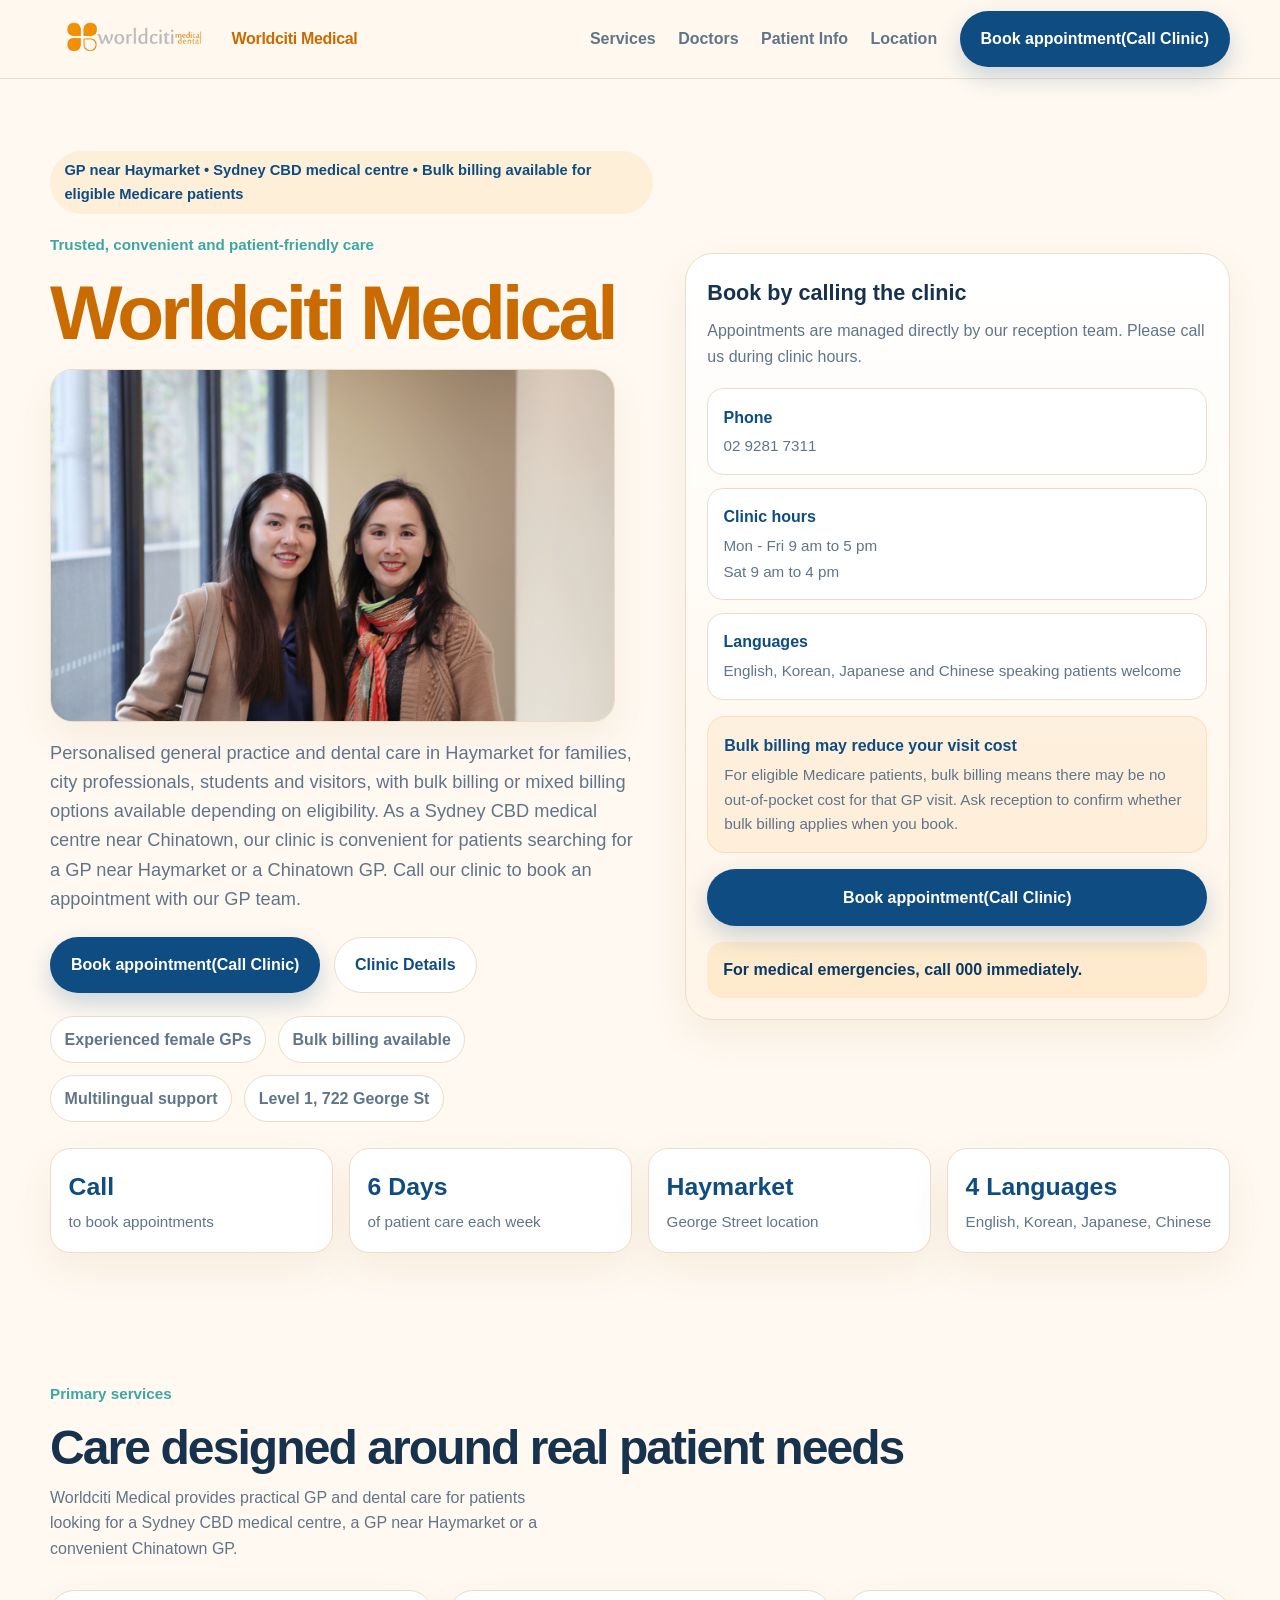
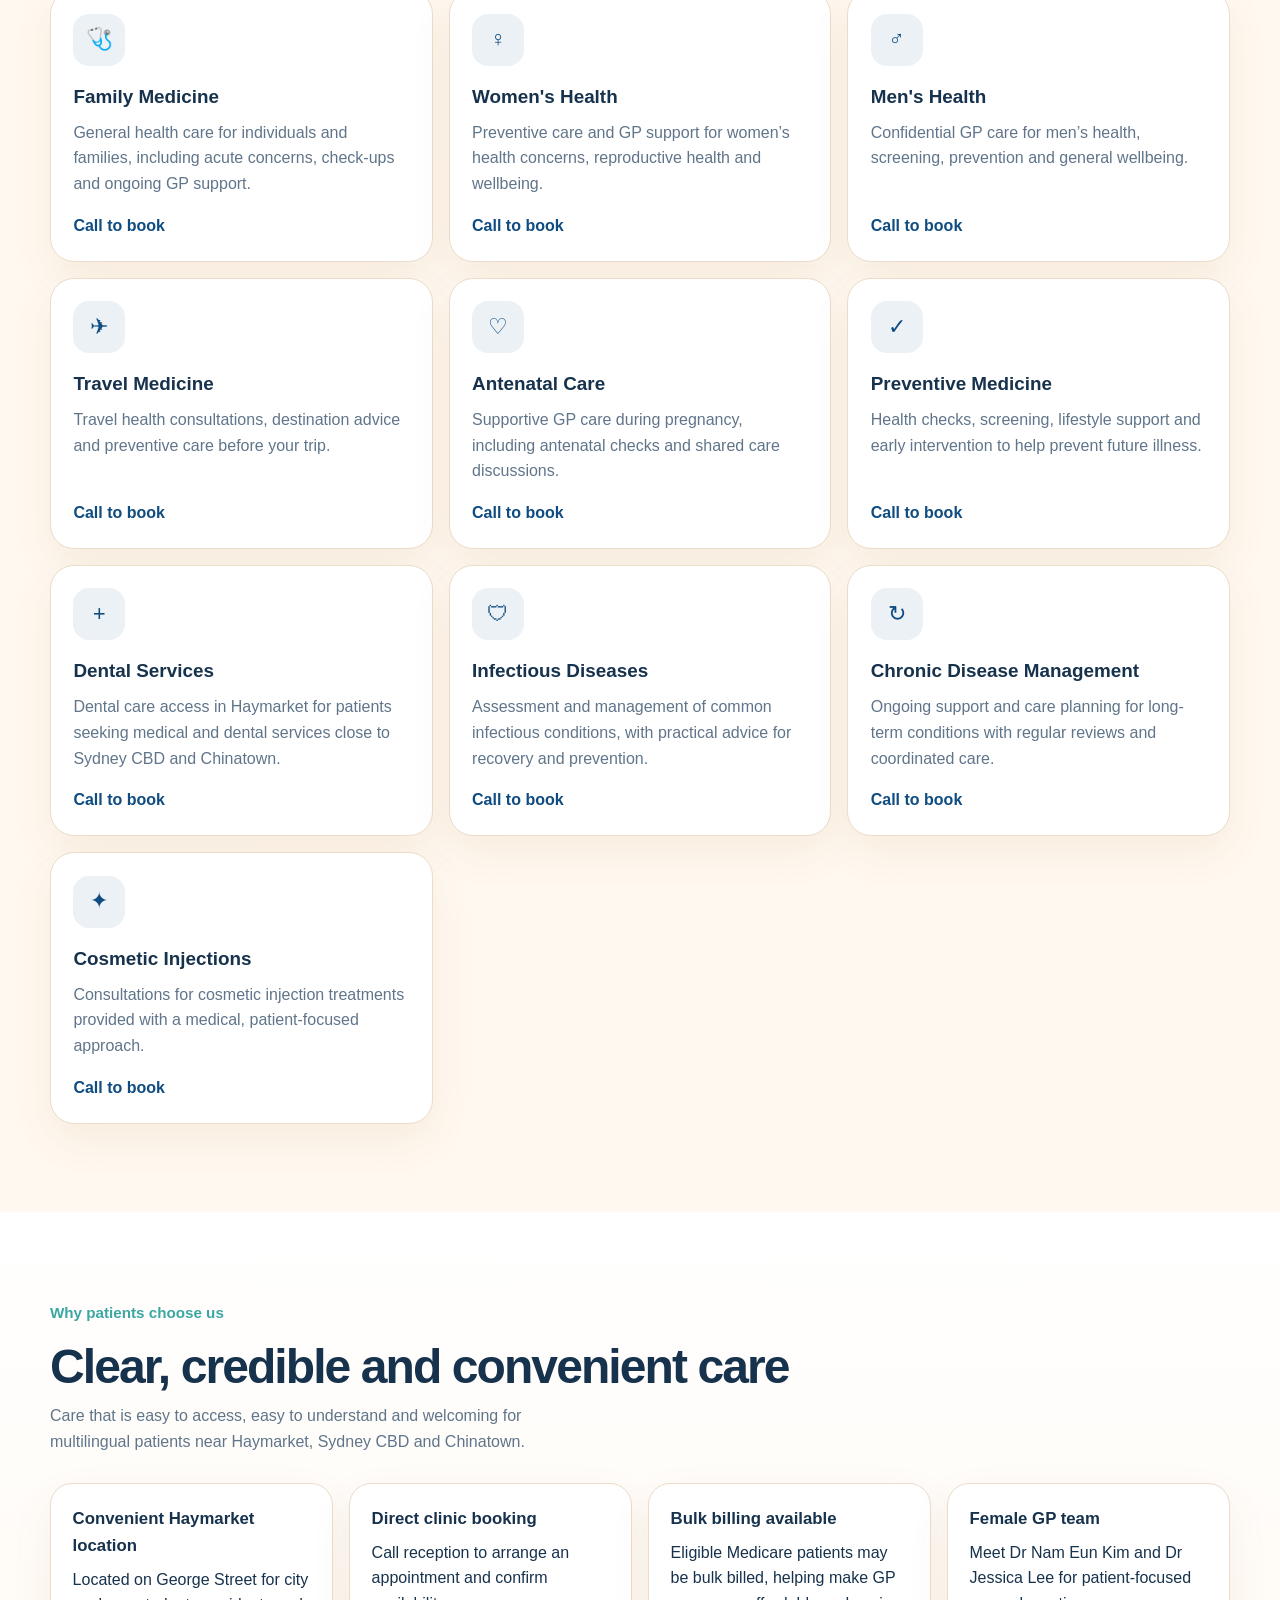
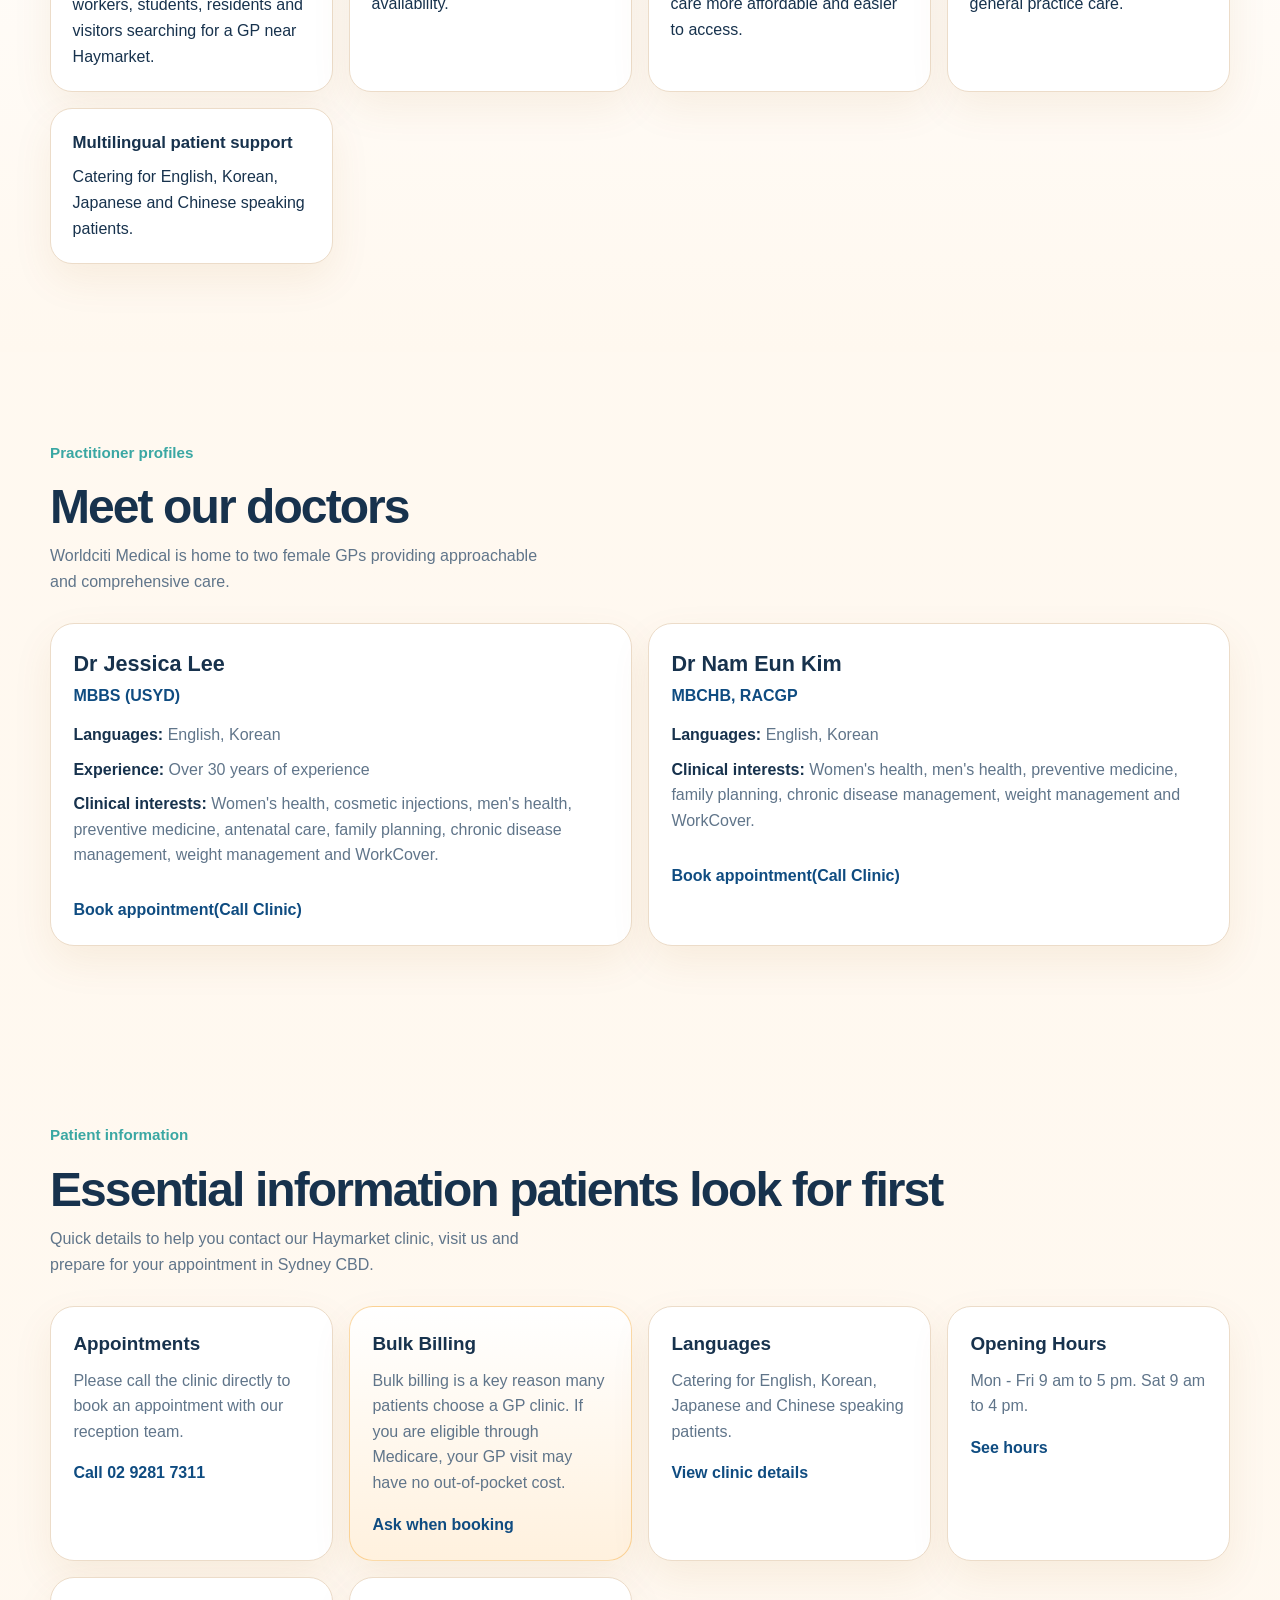
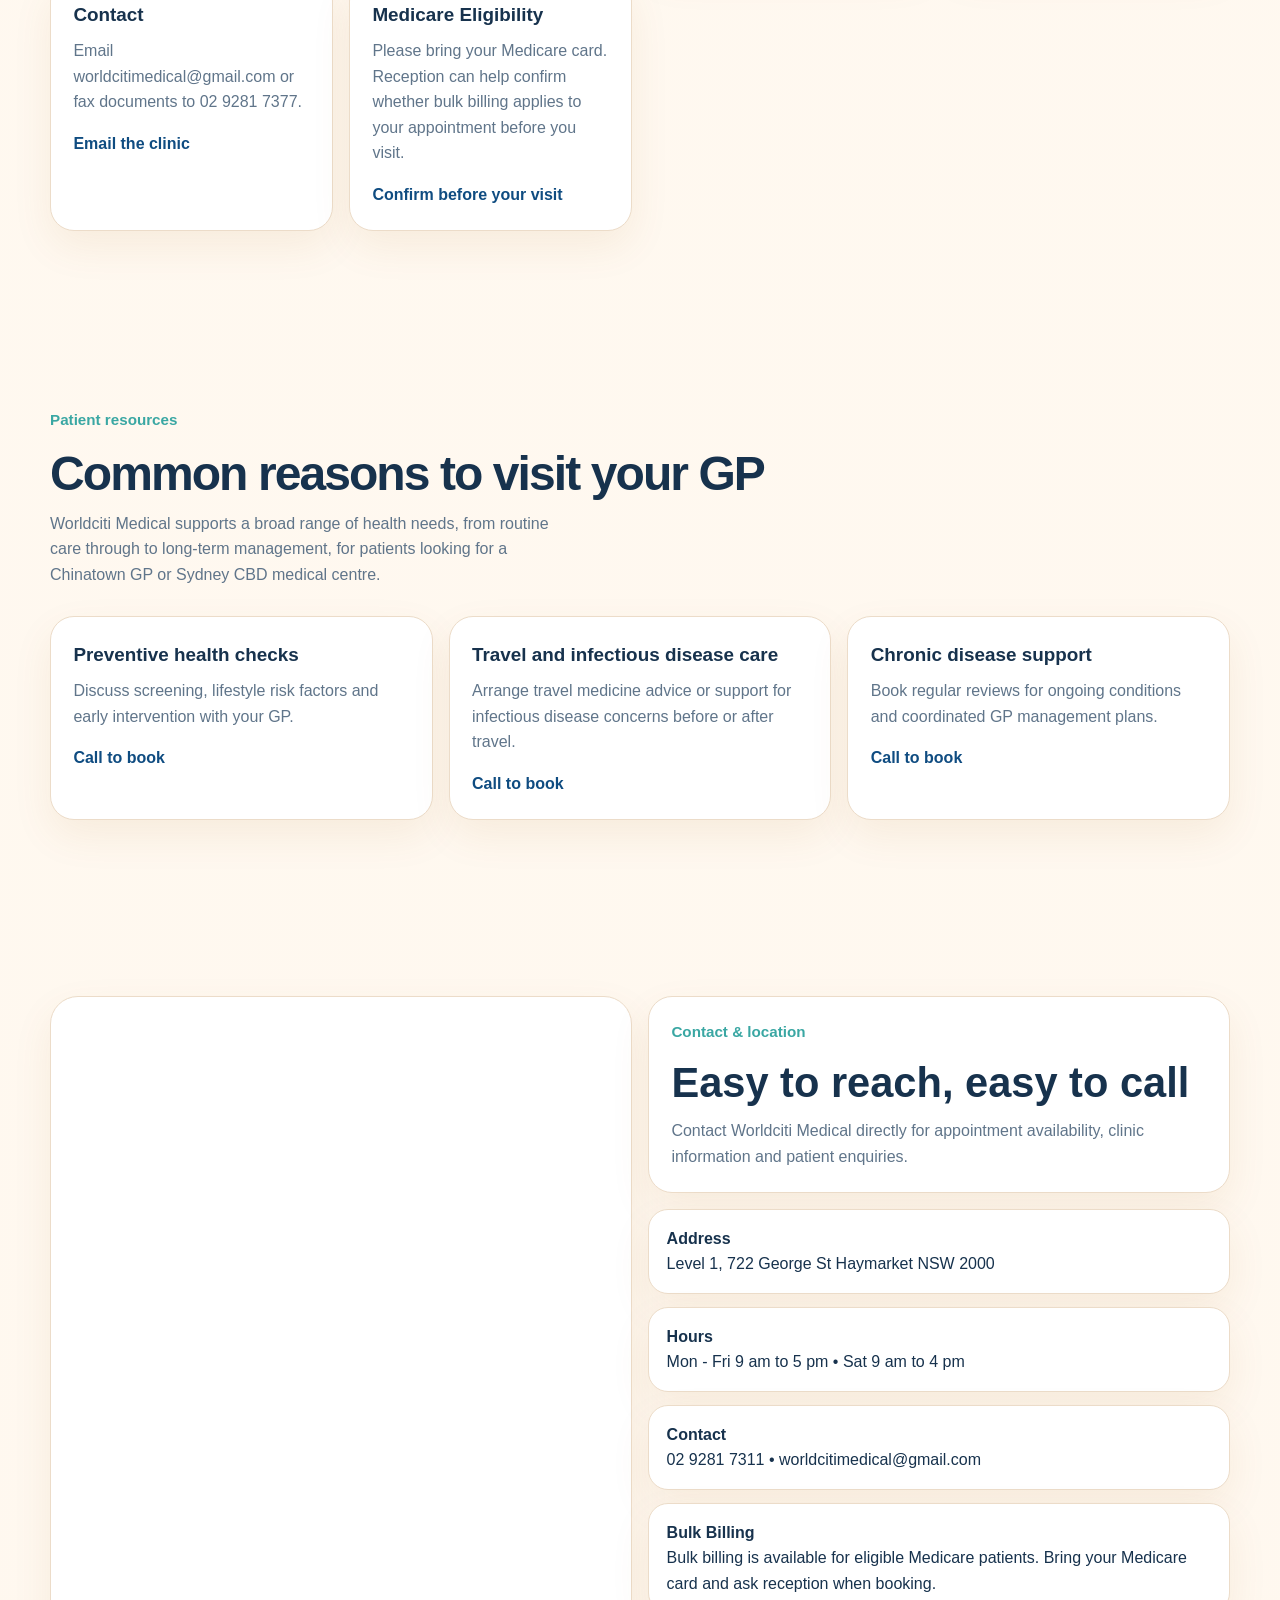
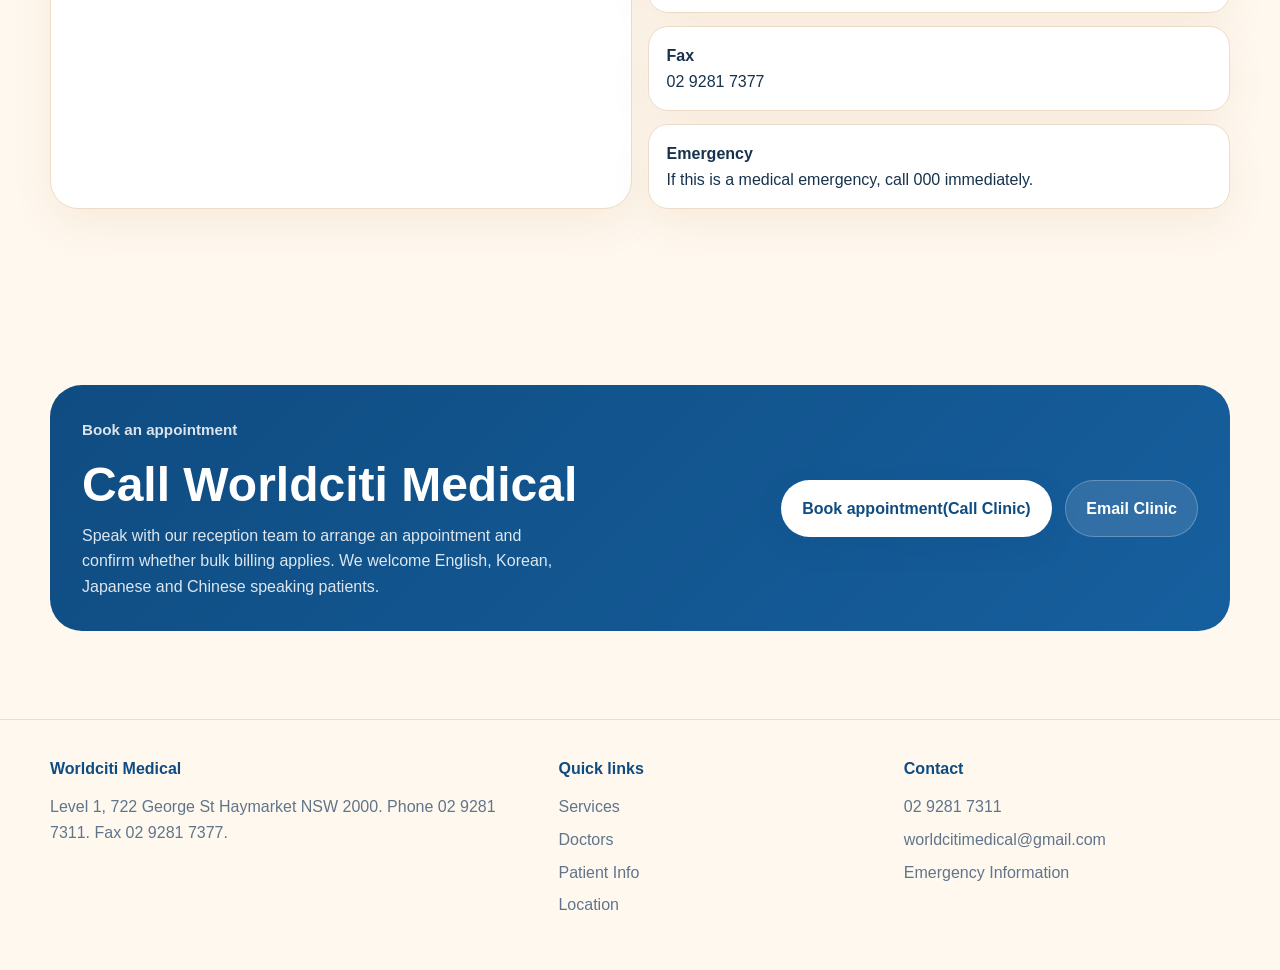
==== commit d6030d91: "added SEO points" ====
--- a/index.html
+++ b/index.html
@@ -3,11 +3,11 @@
 <head>
   <meta charset="UTF-8" />
   <meta name="viewport" content="width=device-width, initial-scale=1.0" />
-  <title>Worldciti Medical | GP Clinic in Haymarket</title>
-  <meta name="description" content="Worldciti Medical is a GP clinic in Haymarket offering GP appointments, multilingual care and bulk billing for eligible Medicare patients." />
+  <title>Worldciti Medical | GP Clinic &amp; Dental in Haymarket, Sydney CBD</title>
+  <meta name="description" content="Looking for a trusted GP in Haymarket? Worldciti Medical offers comprehensive bulk billing/mixed billing medical and dental services in Sydney CBD. Call to book today." />
   <meta name="theme-color" content="#0f4c81" />
-  <meta property="og:title" content="Worldciti Medical | GP Clinic in Haymarket" />
-  <meta property="og:description" content="Call Worldciti Medical for GP appointments in Haymarket. Bulk billing is available for eligible Medicare patients, with English, Korean, Japanese and Chinese support." />
+  <meta property="og:title" content="Worldciti Medical | GP Clinic &amp; Dental in Haymarket, Sydney CBD" />
+  <meta property="og:description" content="Looking for a trusted GP in Haymarket? Worldciti Medical offers bulk billing/mixed billing medical and dental services in Sydney CBD. Call to book today." />
   <meta property="og:type" content="website" />
   <meta property="og:locale" content="en_AU" />
   <style>
@@ -773,10 +773,13 @@
     "@context": "https://schema.org",
     "@type": "MedicalClinic",
     "name": "Worldciti Medical",
+    "description": "Worldciti Medical is a GP clinic and dental service provider in Haymarket, serving patients looking for a Sydney CBD medical centre, GP near Haymarket or Chinatown GP.",
     "telephone": "+61-2-9281-7311",
     "faxNumber": "+61-2-9281-7377",
     "email": "worldcitimedical@gmail.com",
-    "medicalSpecialty": ["GeneralPractice"],
+    "medicalSpecialty": ["GeneralPractice", "Dentistry"],
+    "areaServed": ["Haymarket", "Sydney CBD", "Chinatown"],
+    "availableService": ["General practice", "Dental services", "Bulk billing/mixed billing medical services"],
     "address": {
       "@type": "PostalAddress",
       "streetAddress": "Level 1, 722 George St",
@@ -826,16 +829,17 @@
     <section class="hero">
       <div class="container hero-grid">
         <div class="hero-copy reveal visible">
-          <div class="chip">Haymarket GP clinic • Bulk billing available for eligible Medicare patients</div>
+          <div class="chip">GP near Haymarket • Sydney CBD medical centre • Bulk billing available for eligible Medicare patients</div>
           <div class="eyebrow">Trusted, convenient and patient-friendly care</div>
           <div class="hero-title-block">
             <h1 id="heroTitle">Worldciti Medical</h1>
             <img class="hero-doctor-photo" src="photoLeeKim.jpg" alt="Dr Nam Eun Kim and Dr Jessica Lee" />
           </div>
           <p>
-            Personalised general practice care in Haymarket for families, city professionals,
-            students and visitors, with bulk billing available for eligible Medicare patients.
-            Call our clinic to book an appointment with our GP team.
+            Personalised general practice and dental care in Haymarket for families, city professionals,
+            students and visitors, with bulk billing or mixed billing options available depending on eligibility.
+            As a Sydney CBD medical centre near Chinatown, our clinic is convenient for patients searching
+            for a GP near Haymarket or a Chinatown GP. Call our clinic to book an appointment with our GP team.
           </p>
           <div class="hero-actions">
             <a href="tel:0292817311" class="btn btn-primary">Book appointment(Call Clinic)</a>
@@ -889,7 +893,7 @@
           <div>
             <div class="eyebrow">Primary services</div>
             <h2>Care designed around real patient needs</h2>
-            <p>Worldciti Medical provides practical GP care across everyday health needs, preventive care and ongoing management.</p>
+            <p>Worldciti Medical provides practical GP and dental care for patients looking for a Sydney CBD medical centre, a GP near Haymarket or a convenient Chinatown GP.</p>
           </div>
         </div>
 
@@ -950,6 +954,15 @@
 
           <article class="card service-card reveal">
             <div>
+              <div class="service-icon">+</div>
+              <h3>Dental Services</h3>
+              <p>Dental care access in Haymarket for patients seeking medical and dental services close to Sydney CBD and Chinatown.</p>
+            </div>
+            <a href="tel:0292817311" class="service-link">Call to book</a>
+          </article>
+
+          <article class="card service-card reveal">
+            <div>
               <div class="service-icon">🛡</div>
               <h3>Infectious Diseases</h3>
               <p>Assessment and management of common infectious conditions, with practical advice for recovery and prevention.</p>
@@ -984,14 +997,14 @@
           <div>
             <div class="eyebrow">Why patients choose us</div>
             <h2>Clear, credible and convenient care</h2>
-            <p>Care that is easy to access, easy to understand and welcoming for multilingual patients.</p>
+            <p>Care that is easy to access, easy to understand and welcoming for multilingual patients near Haymarket, Sydney CBD and Chinatown.</p>
           </div>
         </div>
 
         <div class="why-grid">
           <div class="why-item reveal">
             <strong>Convenient Haymarket location</strong>
-            <p>Located on George Street for city workers, students, residents and visitors.</p>
+            <p>Located on George Street for city workers, students, residents and visitors searching for a GP near Haymarket.</p>
           </div>
           <div class="why-item reveal">
             <strong>Direct clinic booking</strong>
@@ -1058,7 +1071,7 @@
           <div>
             <div class="eyebrow">Patient information</div>
             <h2>Essential information patients look for first</h2>
-            <p>Quick details to help you contact the clinic, visit us and prepare for your appointment.</p>
+            <p>Quick details to help you contact our Haymarket clinic, visit us and prepare for your appointment in Sydney CBD.</p>
           </div>
         </div>
 
@@ -1103,7 +1116,7 @@
           <div>
             <div class="eyebrow">Patient resources</div>
             <h2>Common reasons to visit your GP</h2>
-            <p>Worldciti Medical supports a broad range of health needs, from routine care through to long-term management.</p>
+            <p>Worldciti Medical supports a broad range of health needs, from routine care through to long-term management, for patients looking for a Chinatown GP or Sydney CBD medical centre.</p>
           </div>
         </div>
 
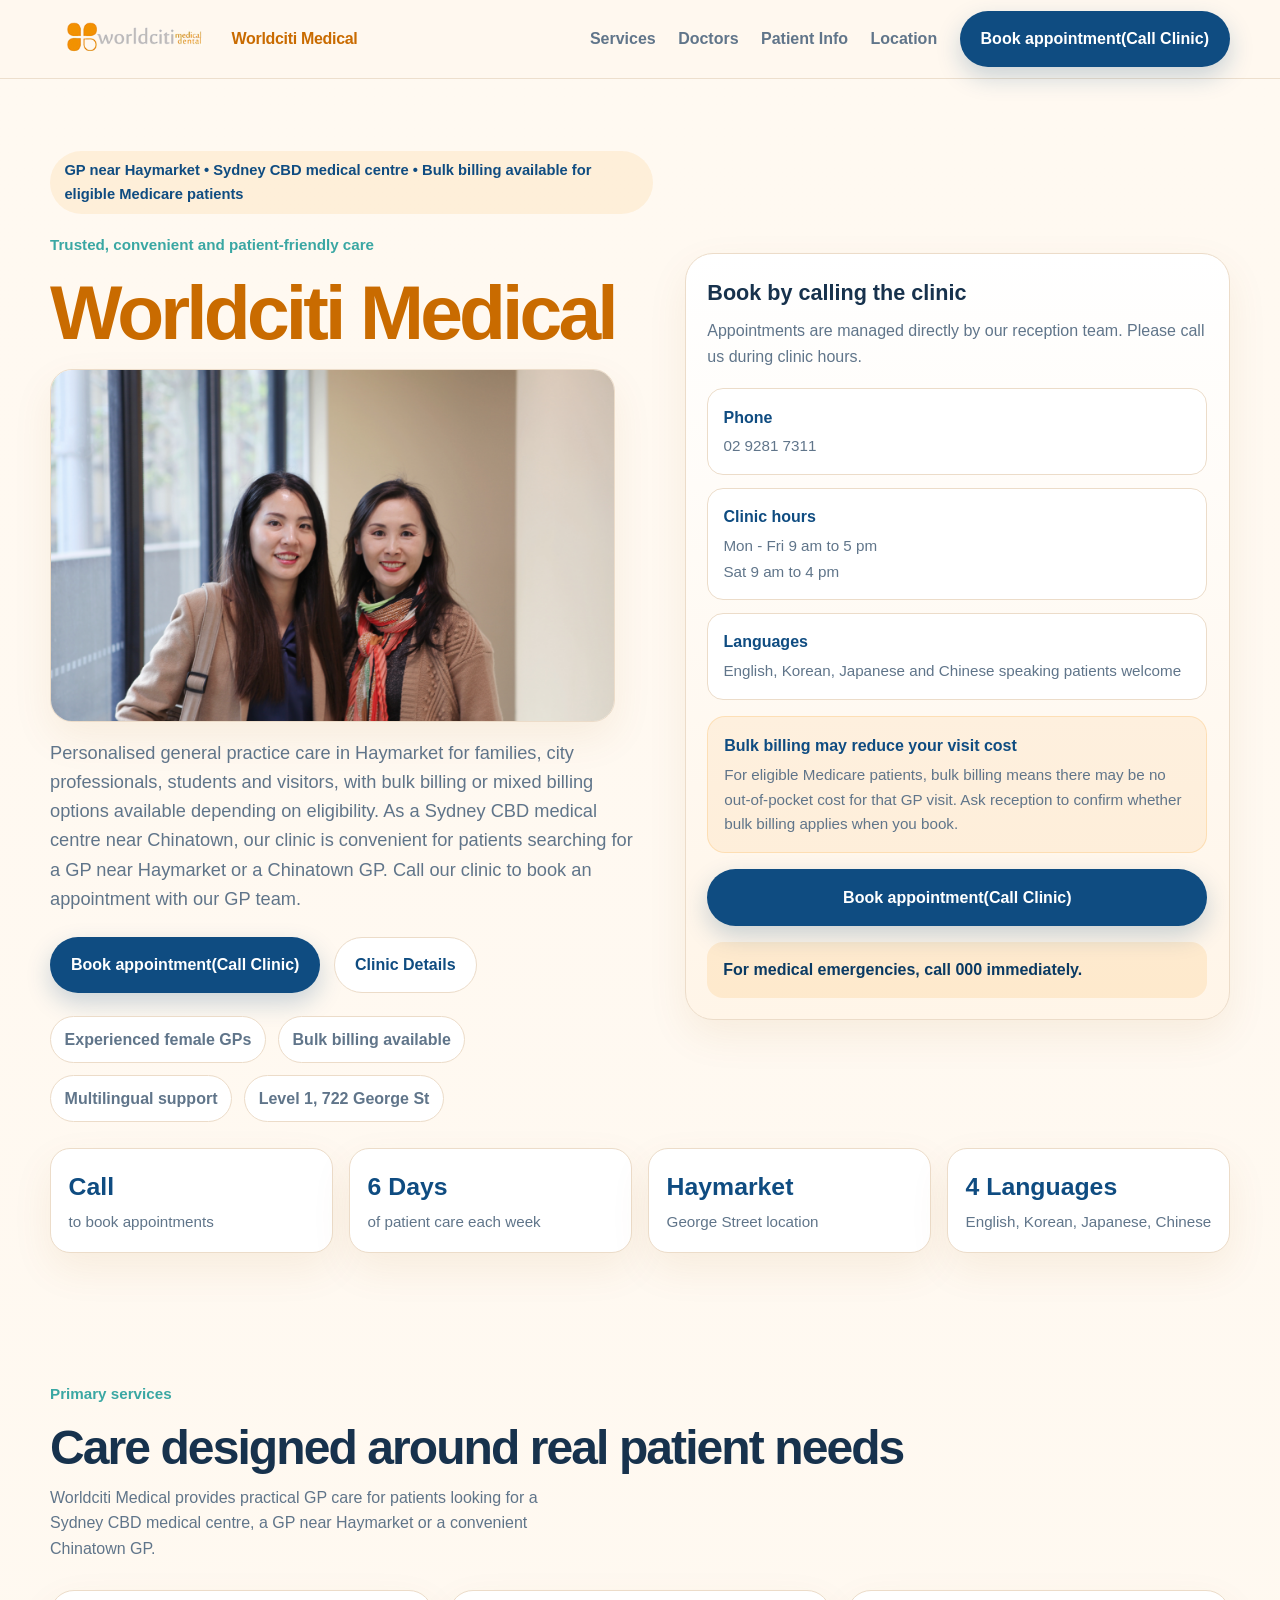
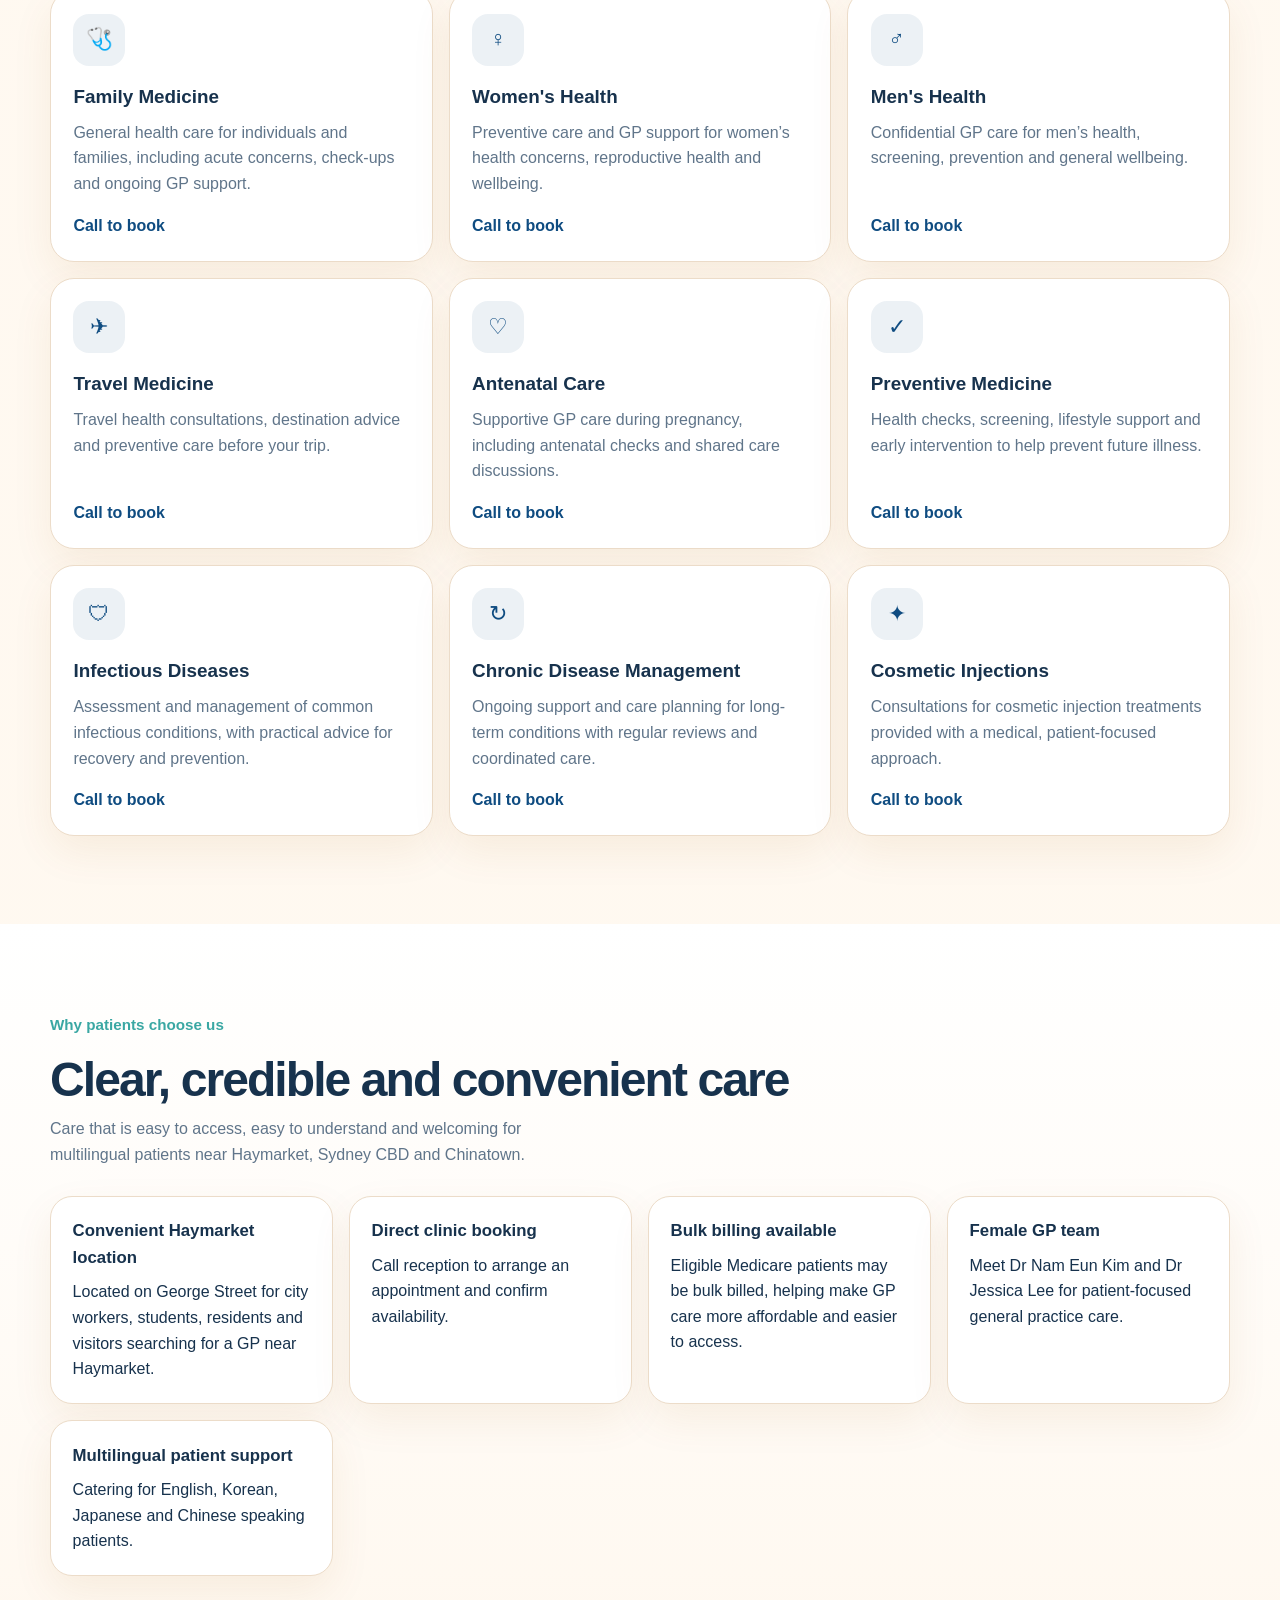
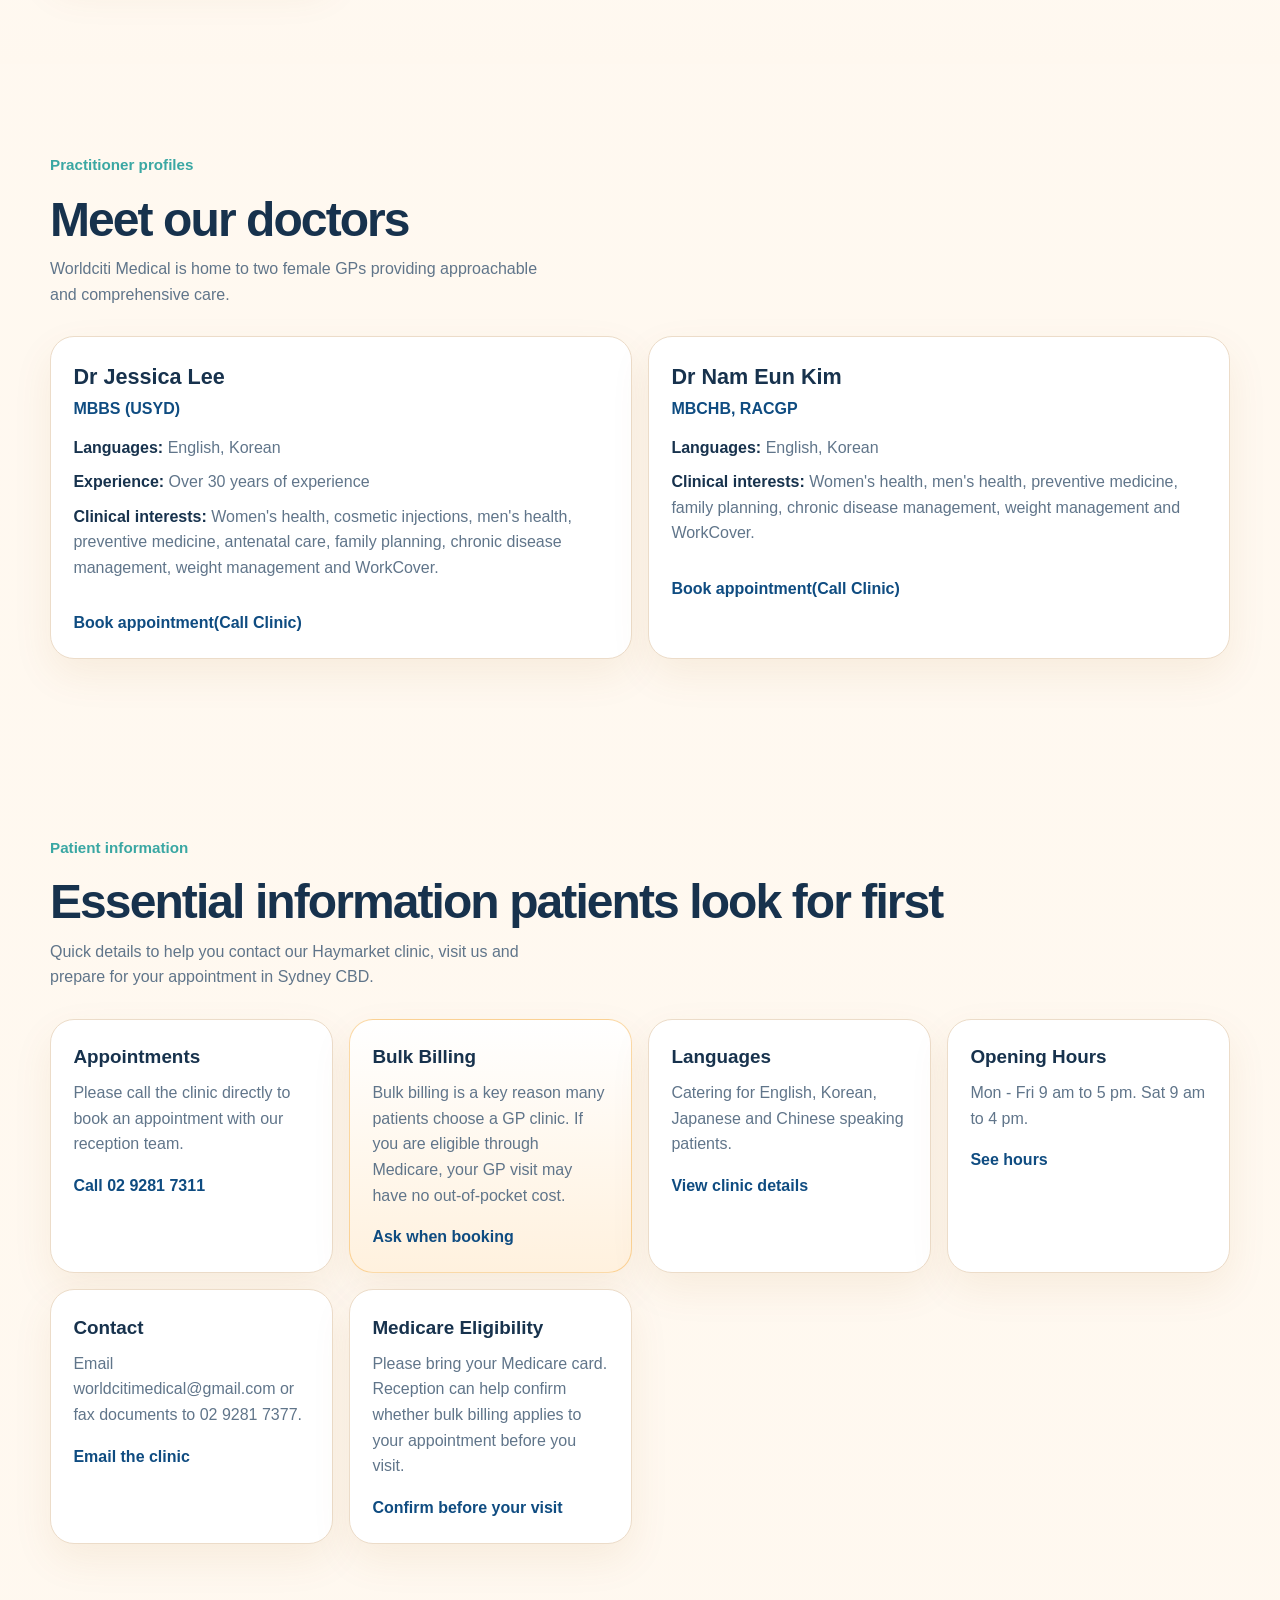
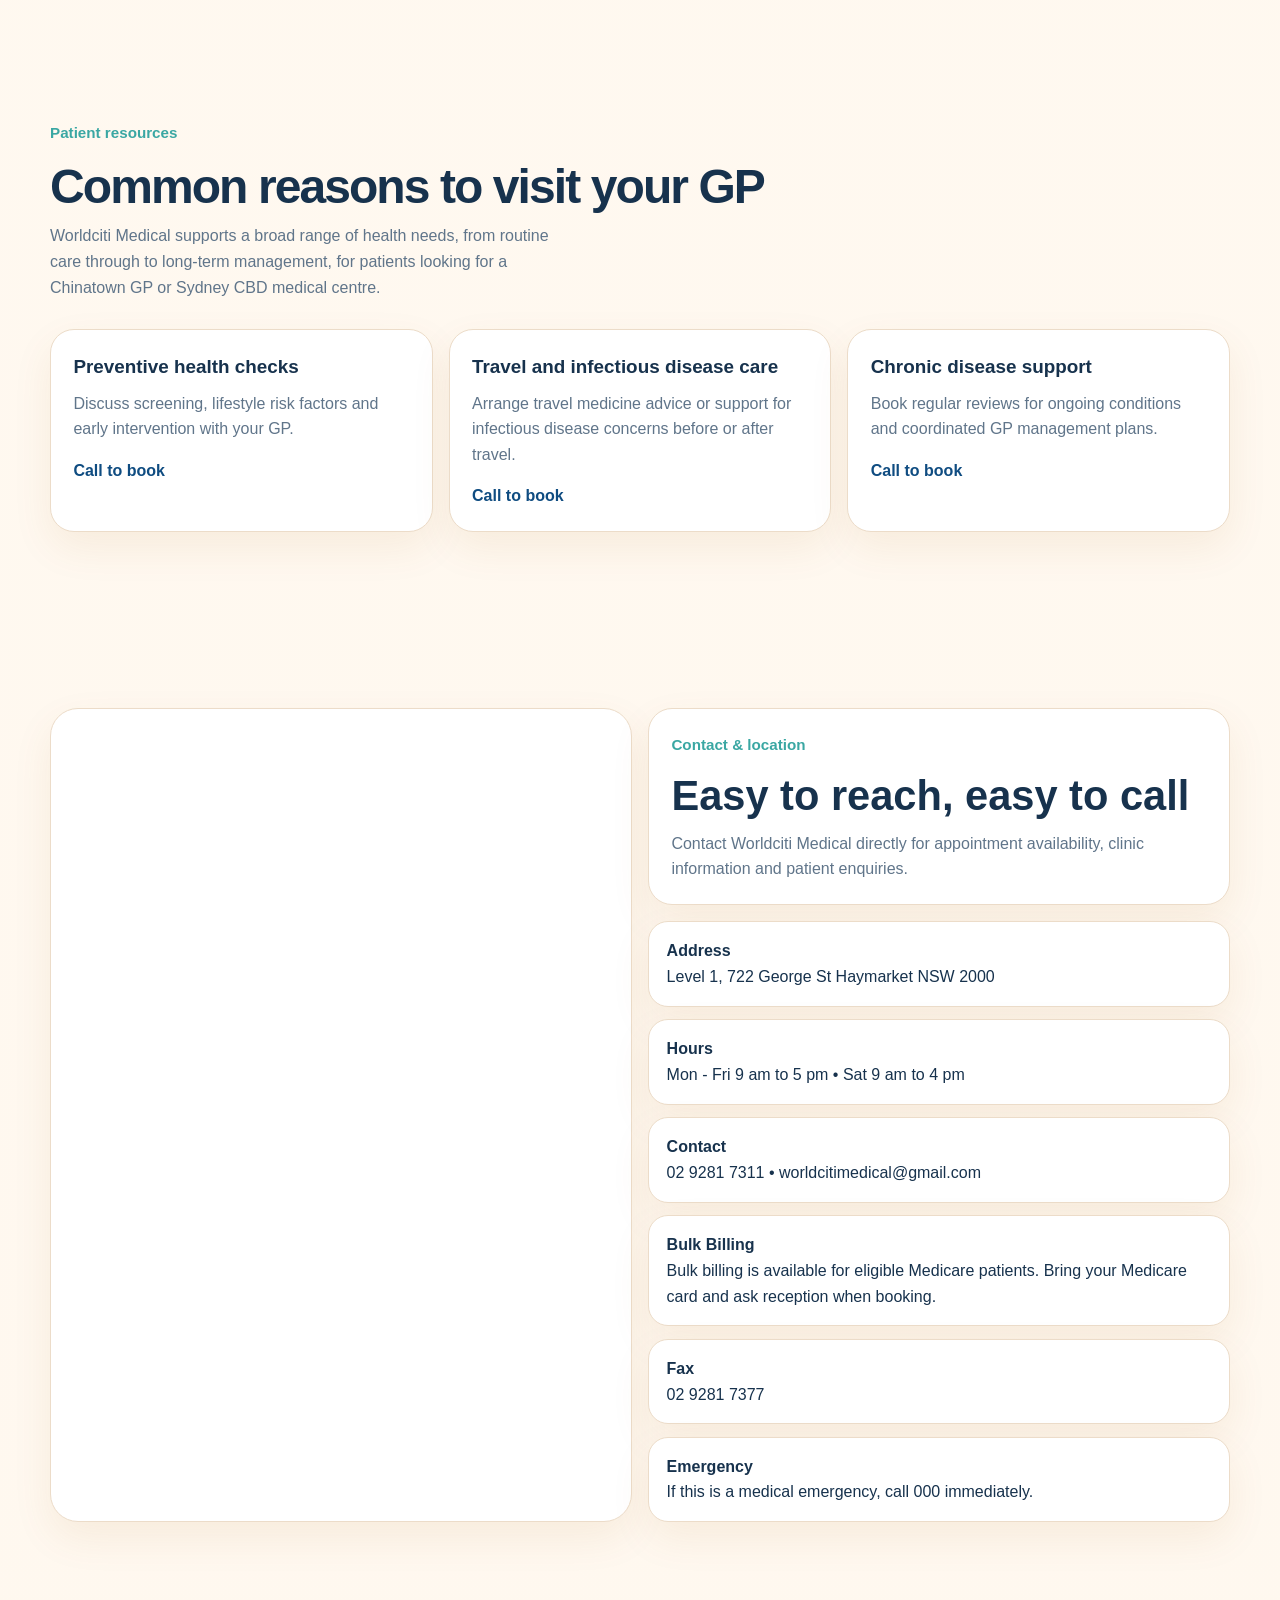
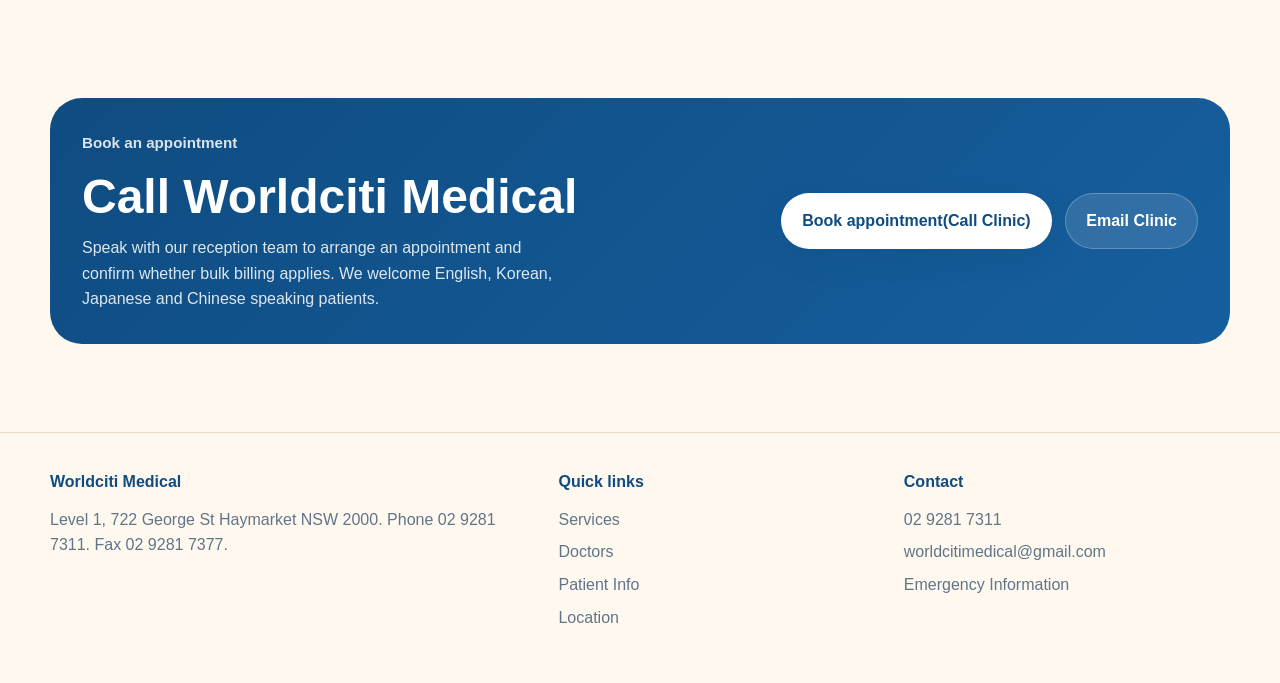
==== commit 97e462bb: "added robots.txt and sitemap.xml" ====
--- a/index.html
+++ b/index.html
@@ -3,11 +3,11 @@
 <head>
   <meta charset="UTF-8" />
   <meta name="viewport" content="width=device-width, initial-scale=1.0" />
-  <title>Worldciti Medical | GP Clinic &amp; Dental in Haymarket, Sydney CBD</title>
-  <meta name="description" content="Looking for a trusted GP in Haymarket? Worldciti Medical offers comprehensive bulk billing/mixed billing medical and dental services in Sydney CBD. Call to book today." />
+  <title>Worldciti Medical | GP Clinic in Haymarket, Sydney CBD</title>
+  <meta name="description" content="Looking for a trusted GP in Haymarket? Worldciti Medical offers comprehensive bulk billing/mixed billing medical services in Sydney CBD. Call to book today." />
   <meta name="theme-color" content="#0f4c81" />
-  <meta property="og:title" content="Worldciti Medical | GP Clinic &amp; Dental in Haymarket, Sydney CBD" />
-  <meta property="og:description" content="Looking for a trusted GP in Haymarket? Worldciti Medical offers bulk billing/mixed billing medical and dental services in Sydney CBD. Call to book today." />
+  <meta property="og:title" content="Worldciti Medical | GP Clinic in Haymarket, Sydney CBD" />
+  <meta property="og:description" content="Looking for a trusted GP in Haymarket? Worldciti Medical offers bulk billing/mixed billing medical services in Sydney CBD. Call to book today." />
   <meta property="og:type" content="website" />
   <meta property="og:locale" content="en_AU" />
   <style>
@@ -773,13 +773,13 @@
     "@context": "https://schema.org",
     "@type": "MedicalClinic",
     "name": "Worldciti Medical",
-    "description": "Worldciti Medical is a GP clinic and dental service provider in Haymarket, serving patients looking for a Sydney CBD medical centre, GP near Haymarket or Chinatown GP.",
+    "description": "Worldciti Medical is a GP clinic in Haymarket, serving patients looking for a Sydney CBD medical centre, GP near Haymarket or Chinatown GP.",
     "telephone": "+61-2-9281-7311",
     "faxNumber": "+61-2-9281-7377",
     "email": "worldcitimedical@gmail.com",
-    "medicalSpecialty": ["GeneralPractice", "Dentistry"],
+    "medicalSpecialty": ["GeneralPractice"],
     "areaServed": ["Haymarket", "Sydney CBD", "Chinatown"],
-    "availableService": ["General practice", "Dental services", "Bulk billing/mixed billing medical services"],
+    "availableService": ["General practice", "Bulk billing/mixed billing medical services"],
     "address": {
       "@type": "PostalAddress",
       "streetAddress": "Level 1, 722 George St",
@@ -836,7 +836,7 @@
             <img class="hero-doctor-photo" src="photoLeeKim.jpg" alt="Dr Nam Eun Kim and Dr Jessica Lee" />
           </div>
           <p>
-            Personalised general practice and dental care in Haymarket for families, city professionals,
+            Personalised general practice care in Haymarket for families, city professionals,
             students and visitors, with bulk billing or mixed billing options available depending on eligibility.
             As a Sydney CBD medical centre near Chinatown, our clinic is convenient for patients searching
             for a GP near Haymarket or a Chinatown GP. Call our clinic to book an appointment with our GP team.
@@ -893,7 +893,7 @@
           <div>
             <div class="eyebrow">Primary services</div>
             <h2>Care designed around real patient needs</h2>
-            <p>Worldciti Medical provides practical GP and dental care for patients looking for a Sydney CBD medical centre, a GP near Haymarket or a convenient Chinatown GP.</p>
+            <p>Worldciti Medical provides practical GP care for patients looking for a Sydney CBD medical centre, a GP near Haymarket or a convenient Chinatown GP.</p>
           </div>
         </div>
 
@@ -948,15 +948,6 @@
               <div class="service-icon">✓</div>
               <h3>Preventive Medicine</h3>
               <p>Health checks, screening, lifestyle support and early intervention to help prevent future illness.</p>
-            </div>
-            <a href="tel:0292817311" class="service-link">Call to book</a>
-          </article>
-
-          <article class="card service-card reveal">
-            <div>
-              <div class="service-icon">+</div>
-              <h3>Dental Services</h3>
-              <p>Dental care access in Haymarket for patients seeking medical and dental services close to Sydney CBD and Chinatown.</p>
             </div>
             <a href="tel:0292817311" class="service-link">Call to book</a>
           </article>
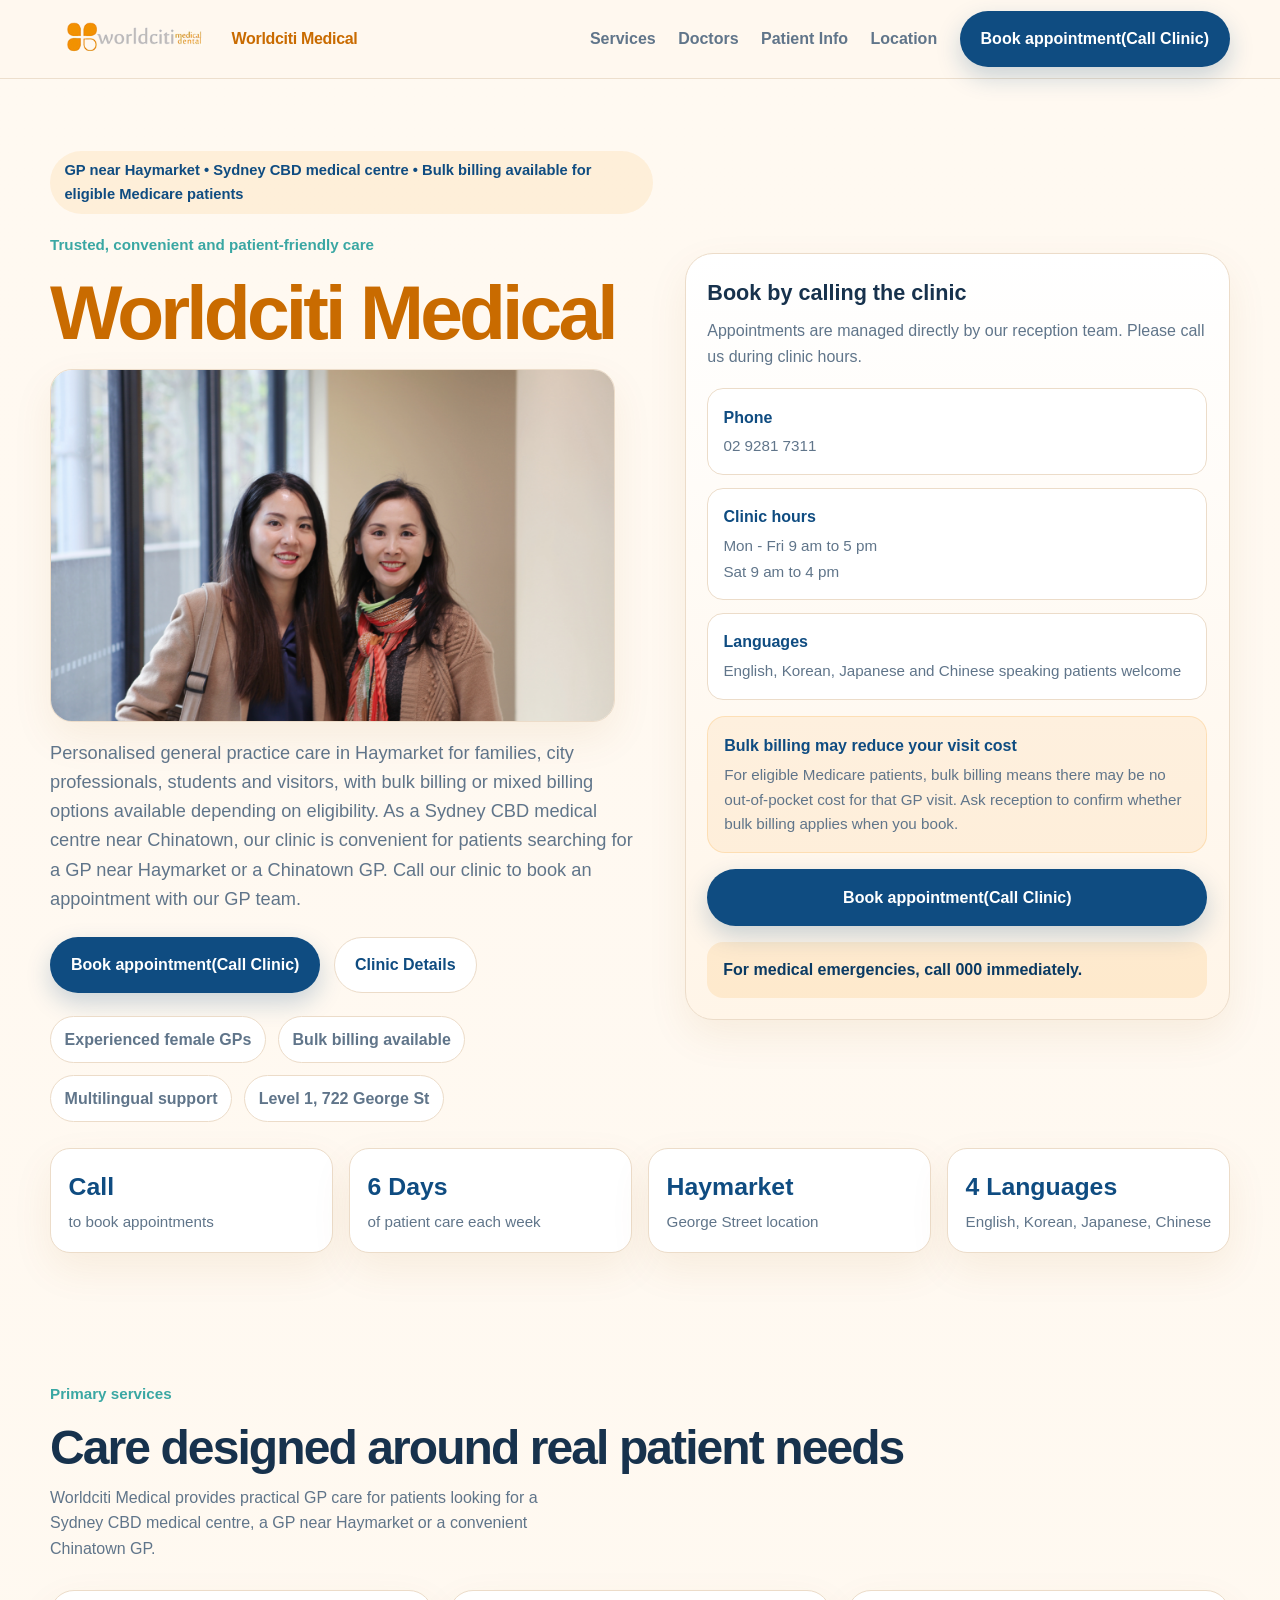
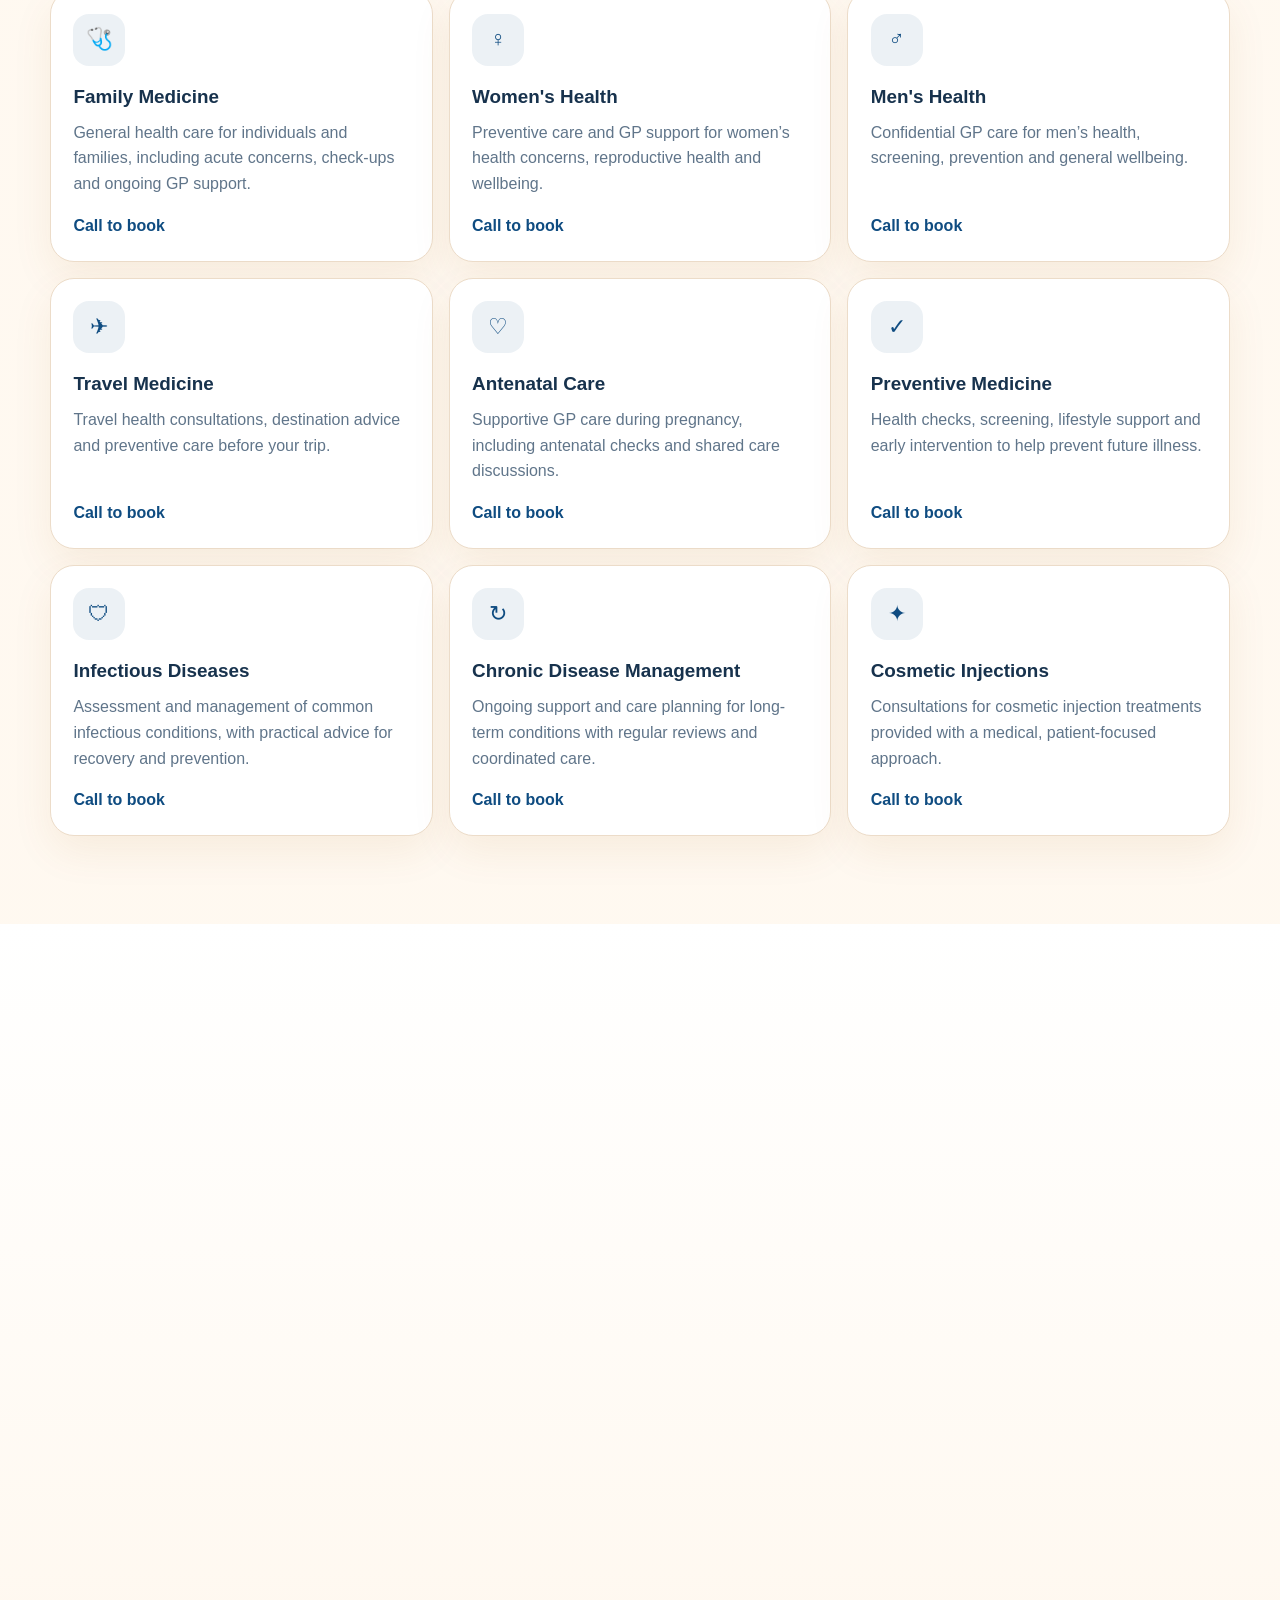
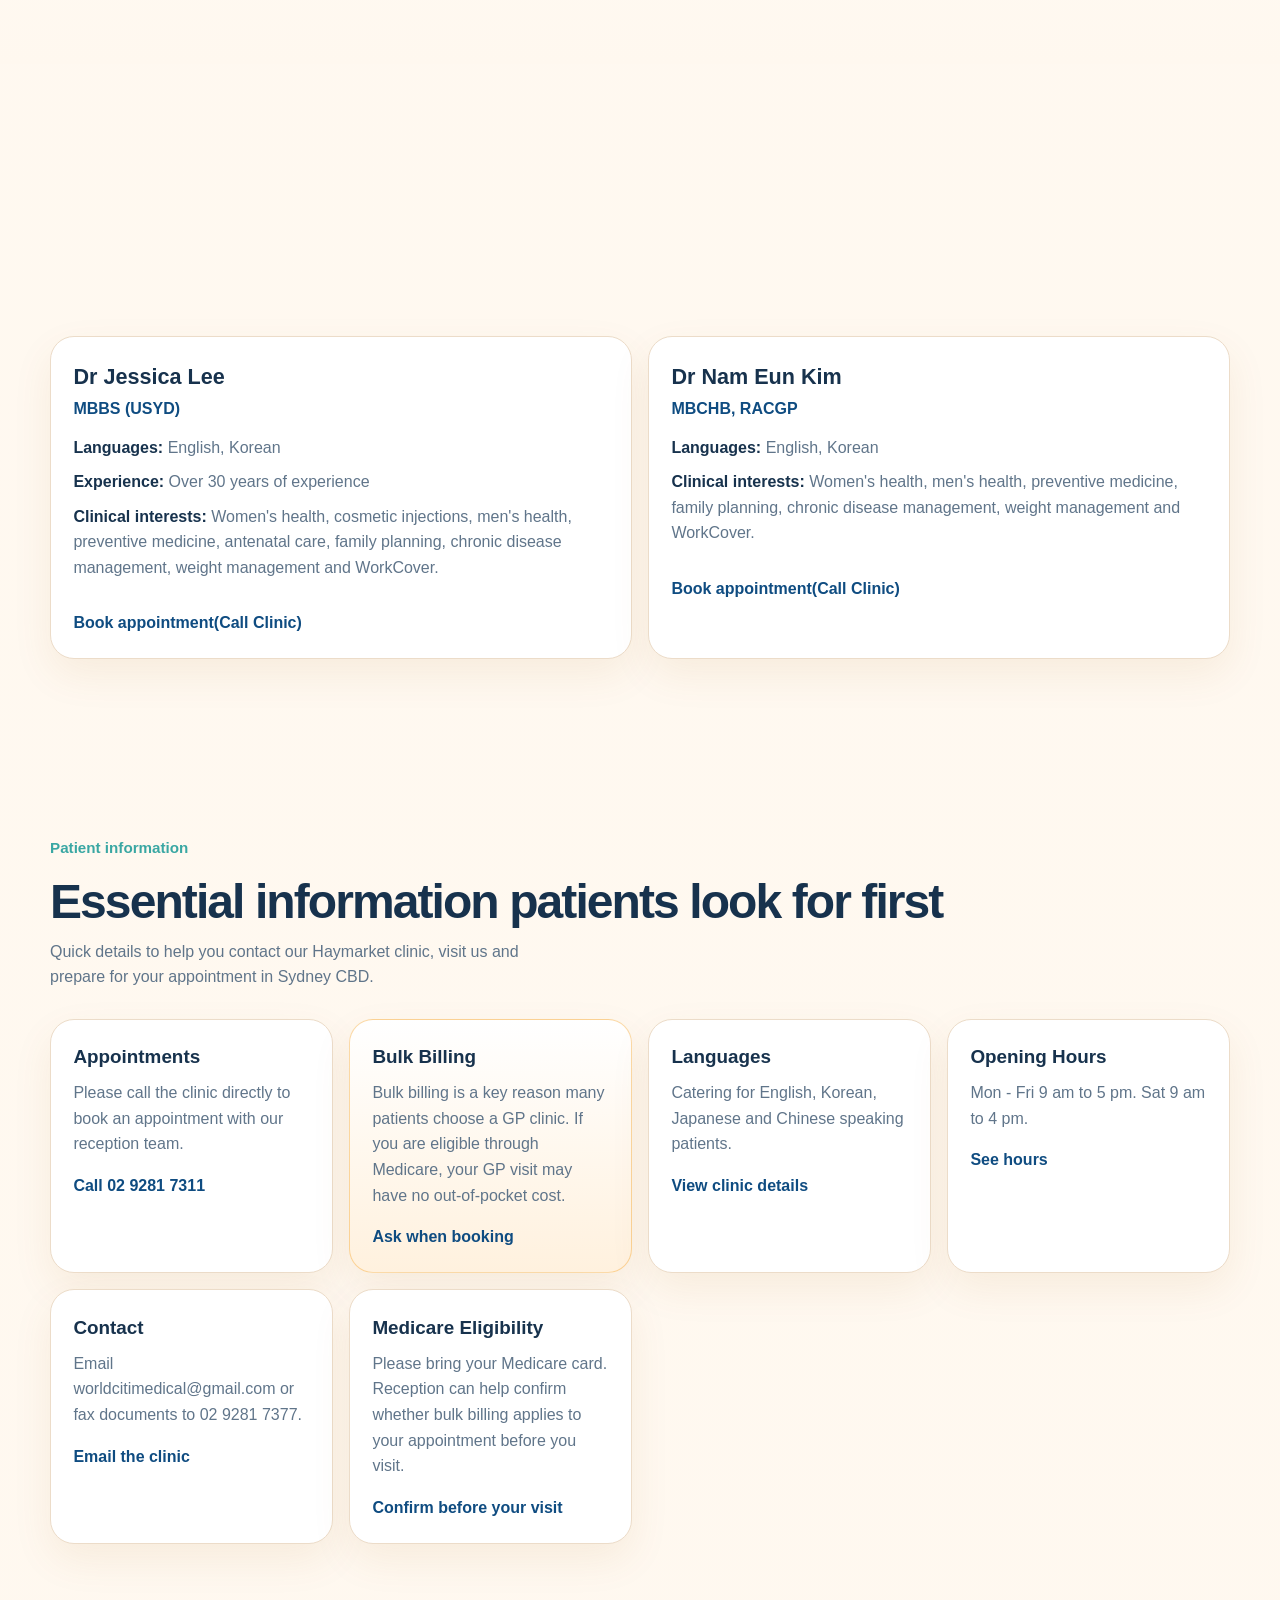
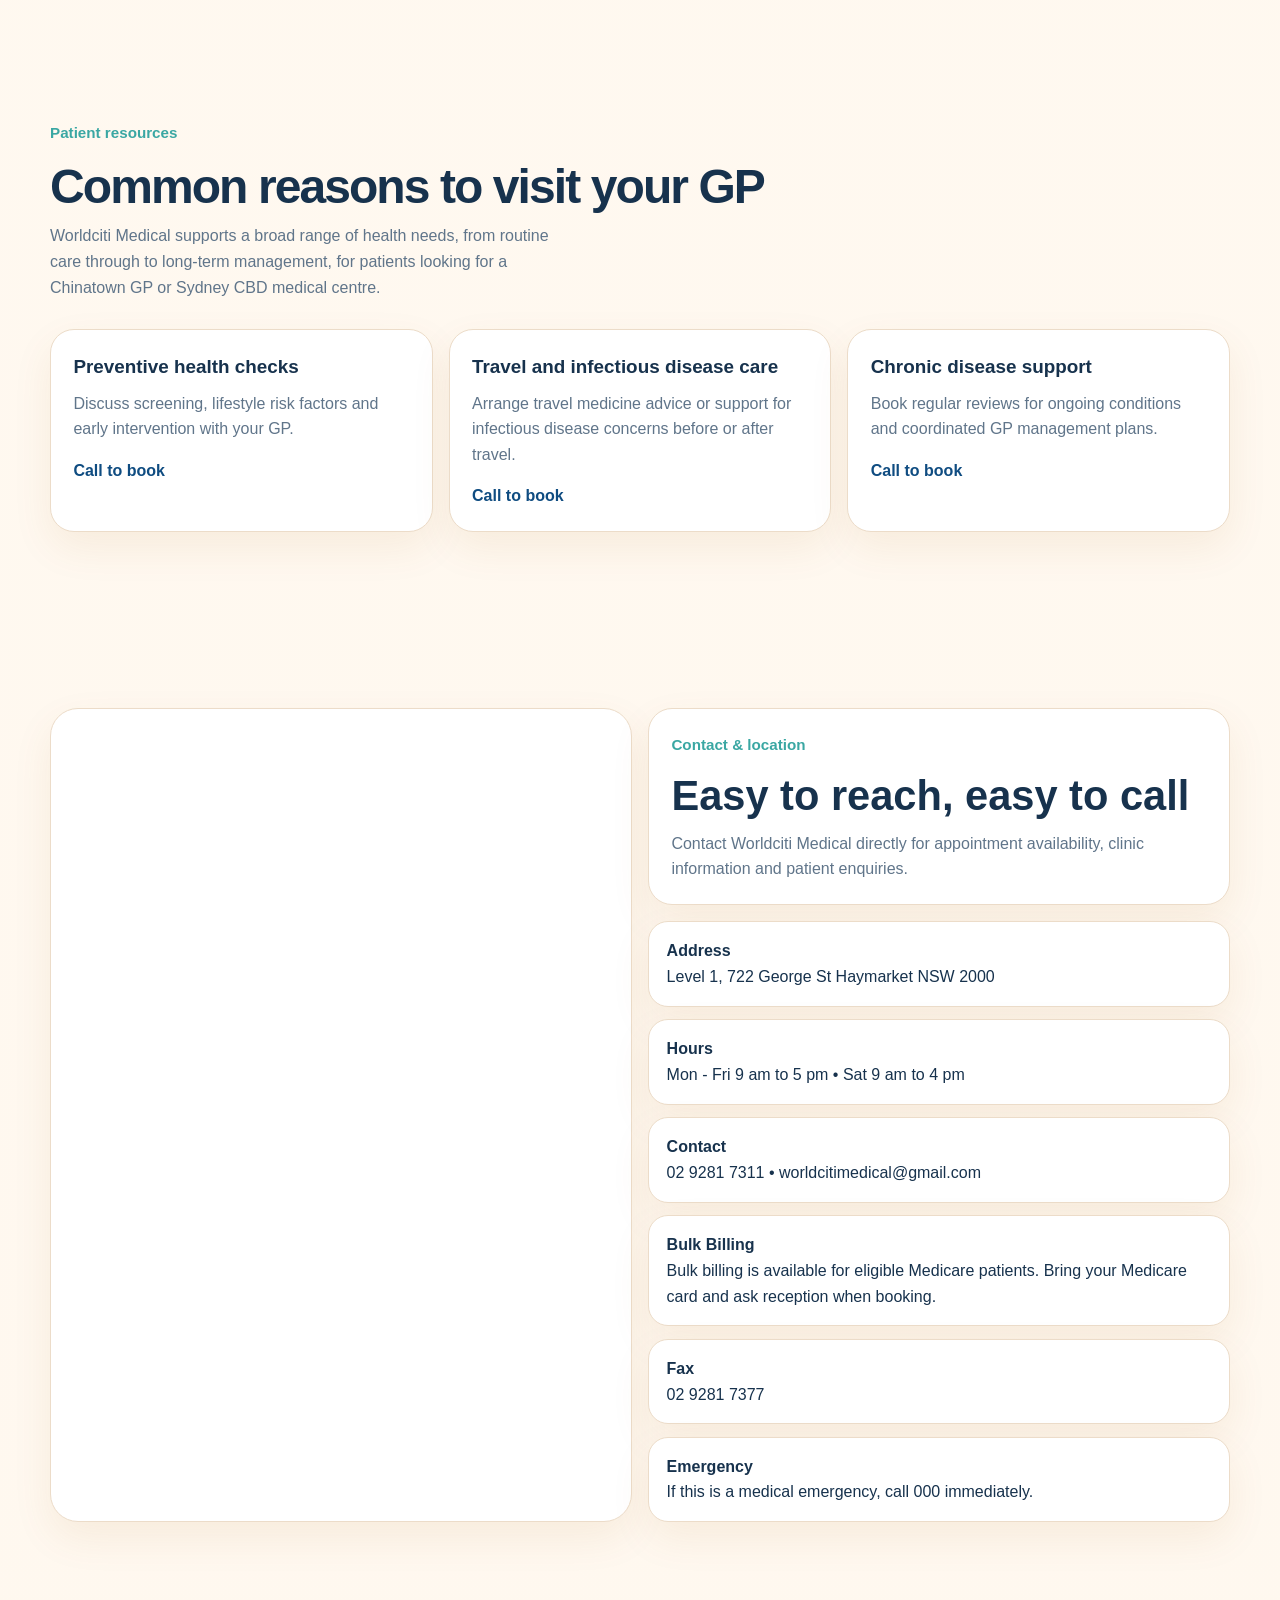
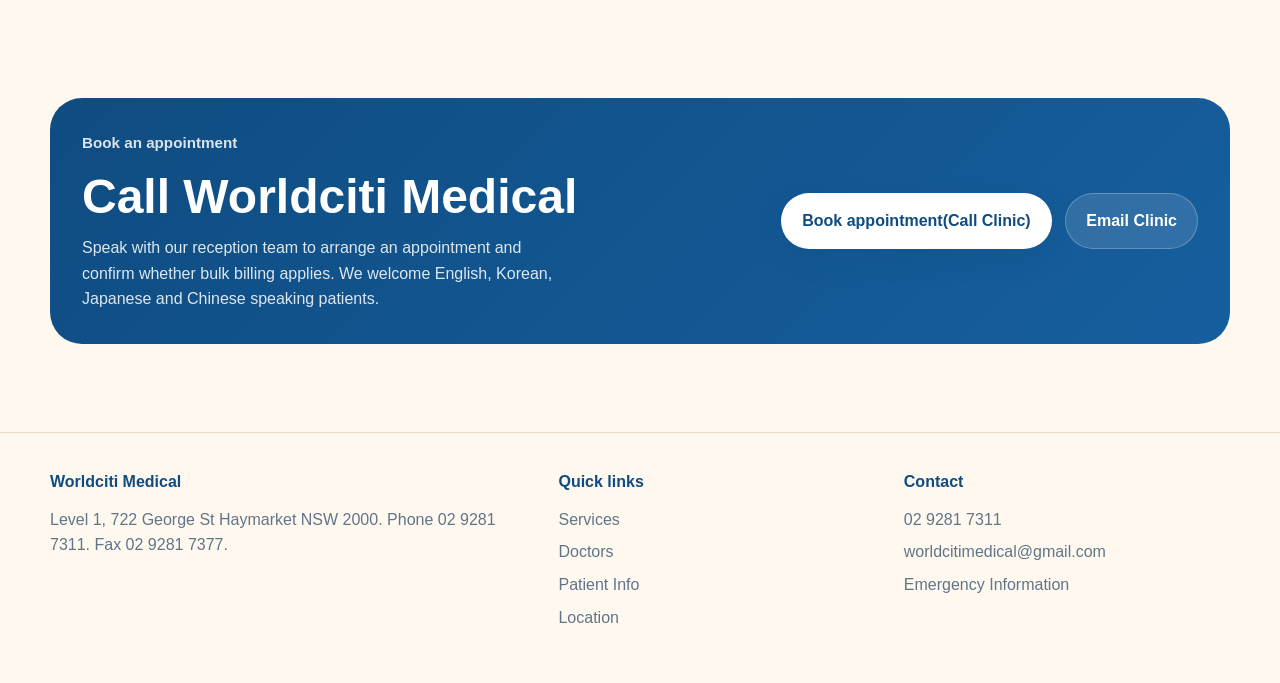
==== commit aa5e59d8: "fixed wrong domain name" ====
--- a/index.html
+++ b/index.html
@@ -6,10 +6,12 @@
   <title>Worldciti Medical | GP Clinic in Haymarket, Sydney CBD</title>
   <meta name="description" content="Looking for a trusted GP in Haymarket? Worldciti Medical offers comprehensive bulk billing/mixed billing medical services in Sydney CBD. Call to book today." />
   <meta name="theme-color" content="#0f4c81" />
+  <link rel="canonical" href="https://worldcitimedical.com.au/" />
   <meta property="og:title" content="Worldciti Medical | GP Clinic in Haymarket, Sydney CBD" />
   <meta property="og:description" content="Looking for a trusted GP in Haymarket? Worldciti Medical offers bulk billing/mixed billing medical services in Sydney CBD. Call to book today." />
   <meta property="og:type" content="website" />
   <meta property="og:locale" content="en_AU" />
+  <meta property="og:url" content="https://worldcitimedical.com.au/" />
   <style>
     :root {
       --bg: #fff8ef;
@@ -773,6 +775,7 @@
     "@context": "https://schema.org",
     "@type": "MedicalClinic",
     "name": "Worldciti Medical",
+    "url": "https://worldcitimedical.com.au/",
     "description": "Worldciti Medical is a GP clinic in Haymarket, serving patients looking for a Sydney CBD medical centre, GP near Haymarket or Chinatown GP.",
     "telephone": "+61-2-9281-7311",
     "faxNumber": "+61-2-9281-7377",
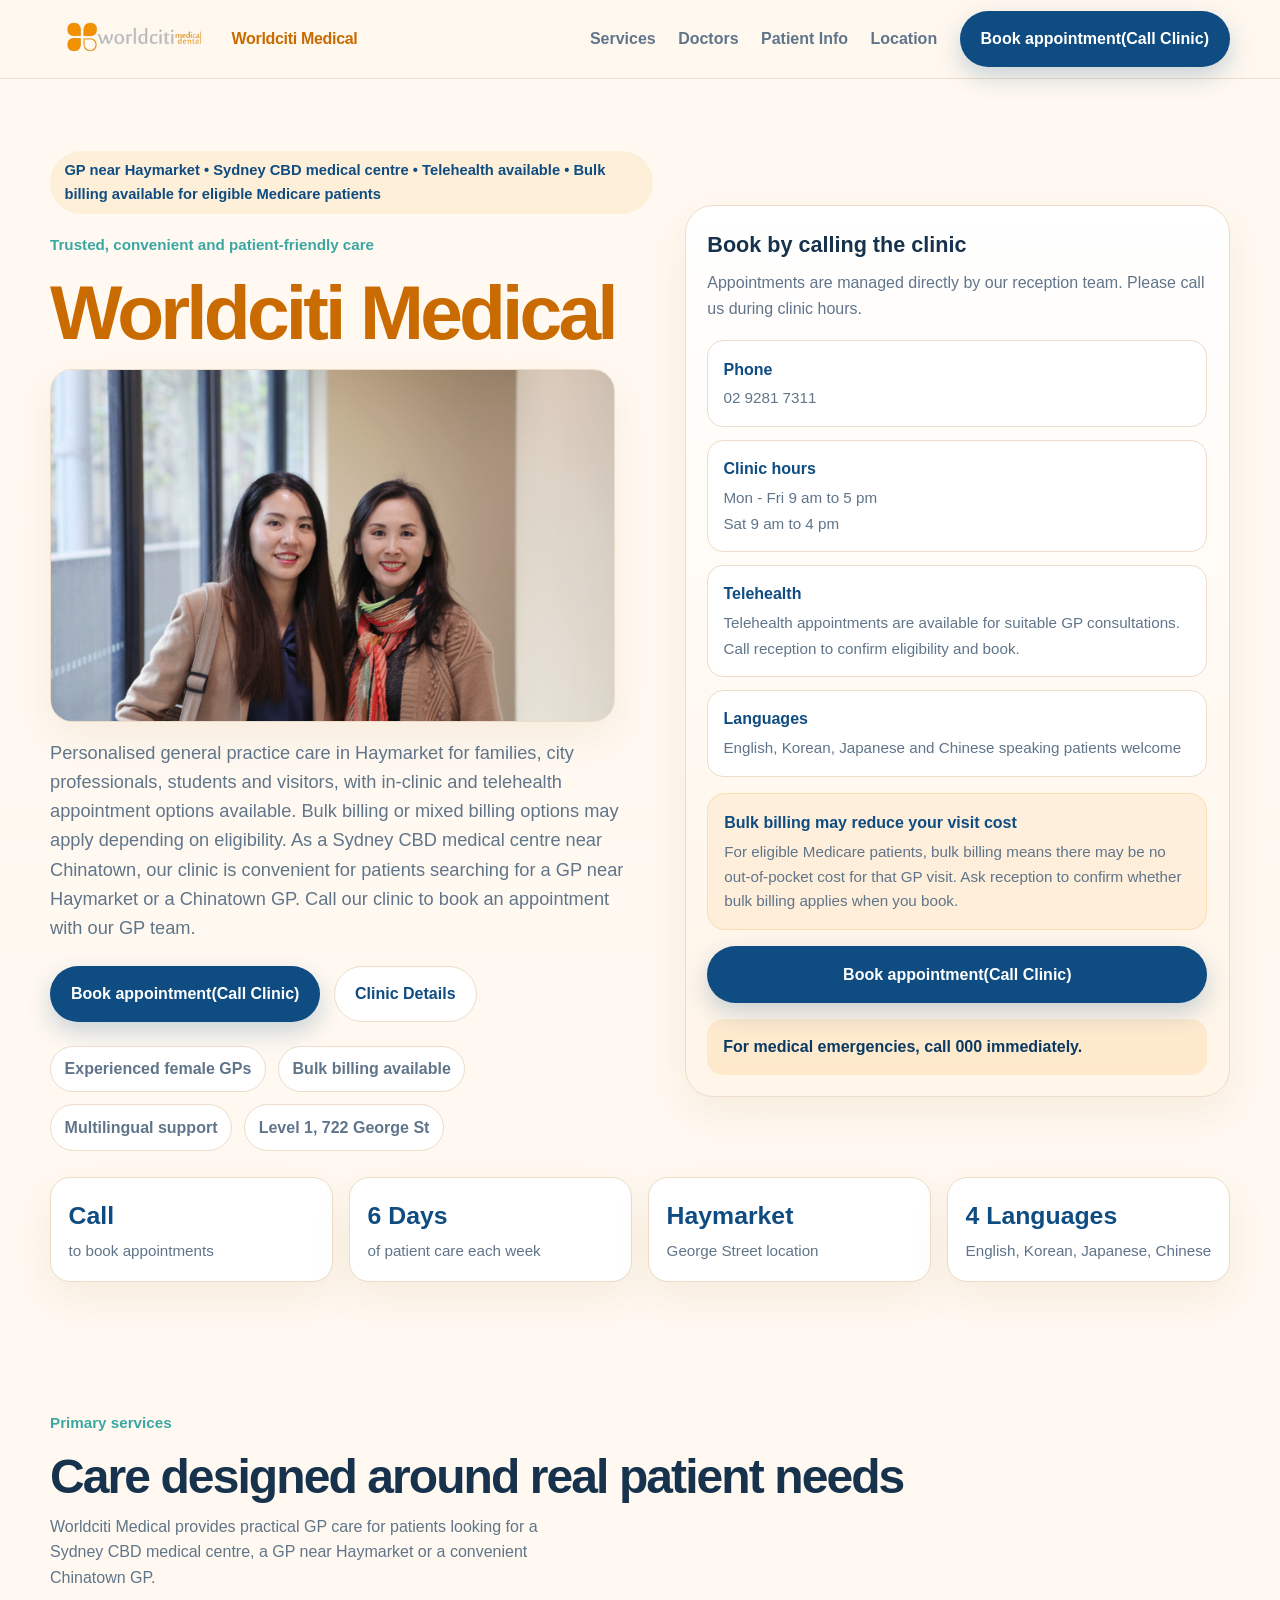
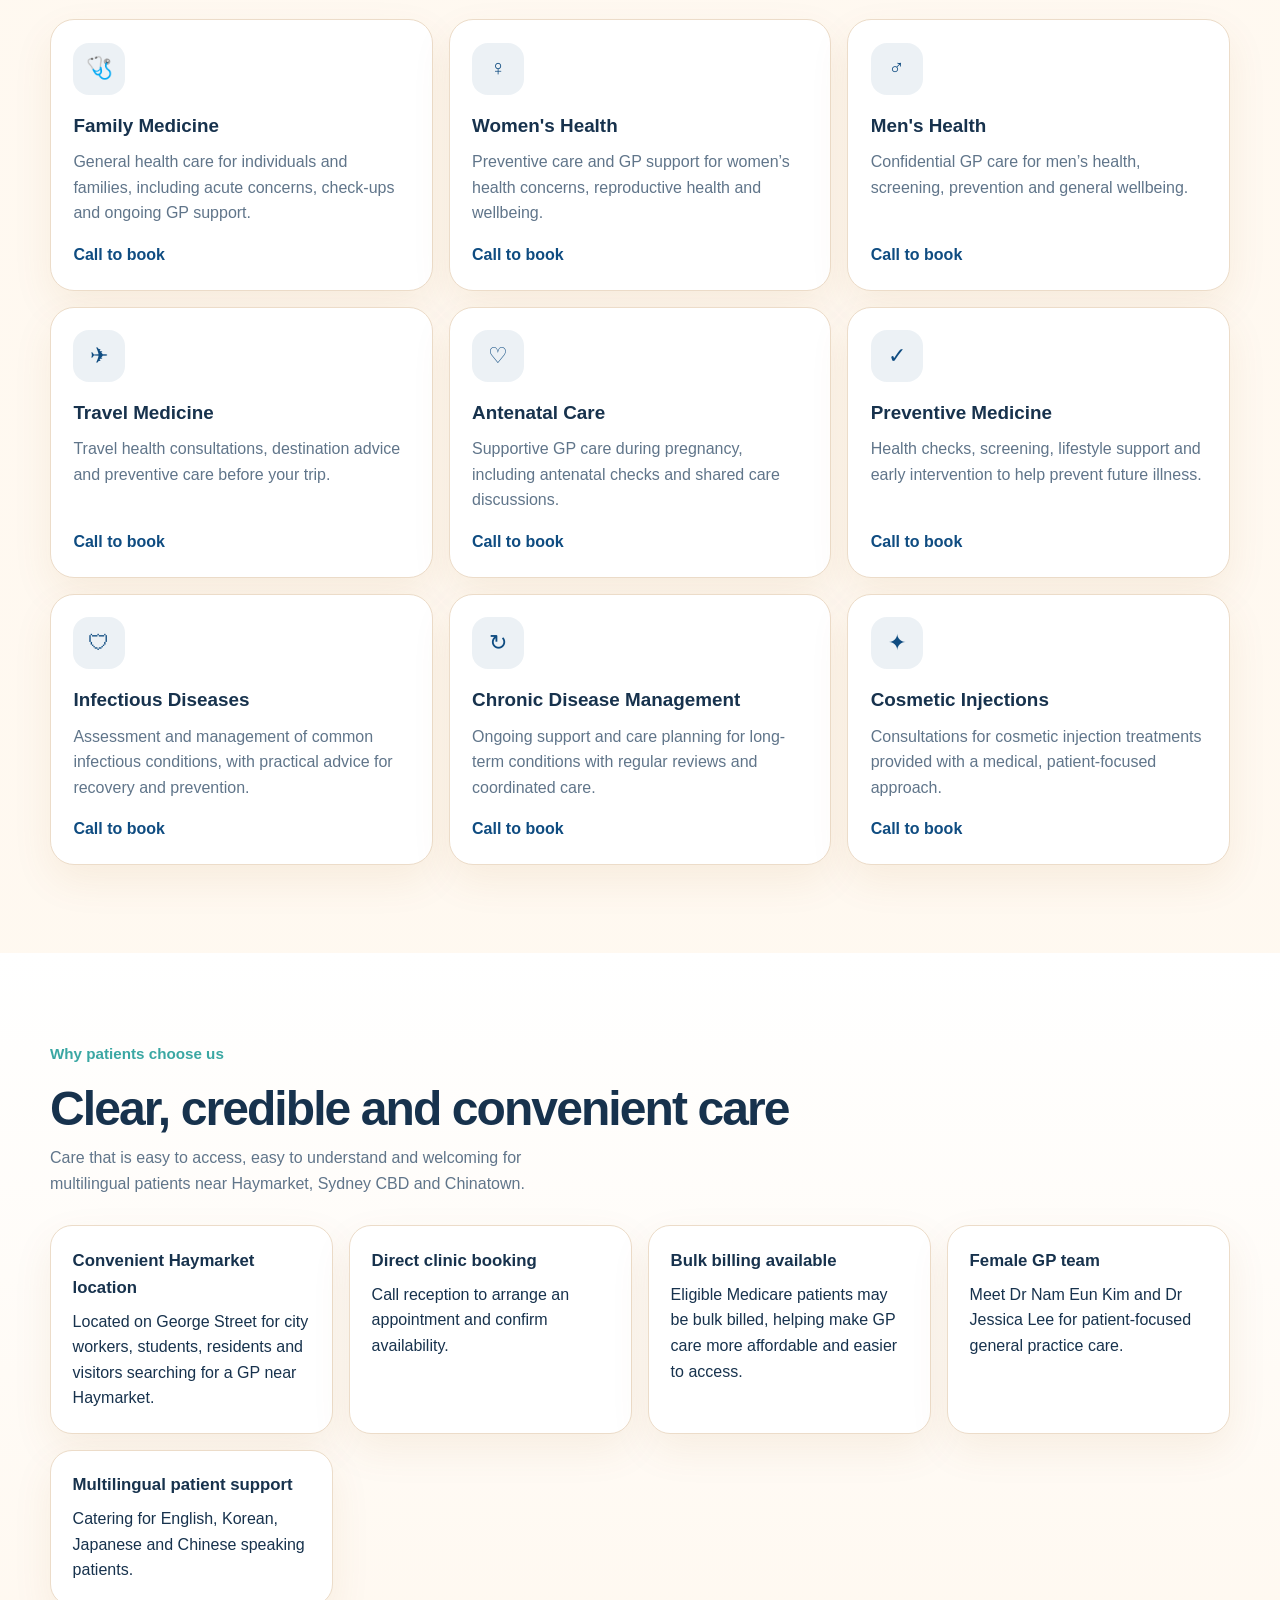
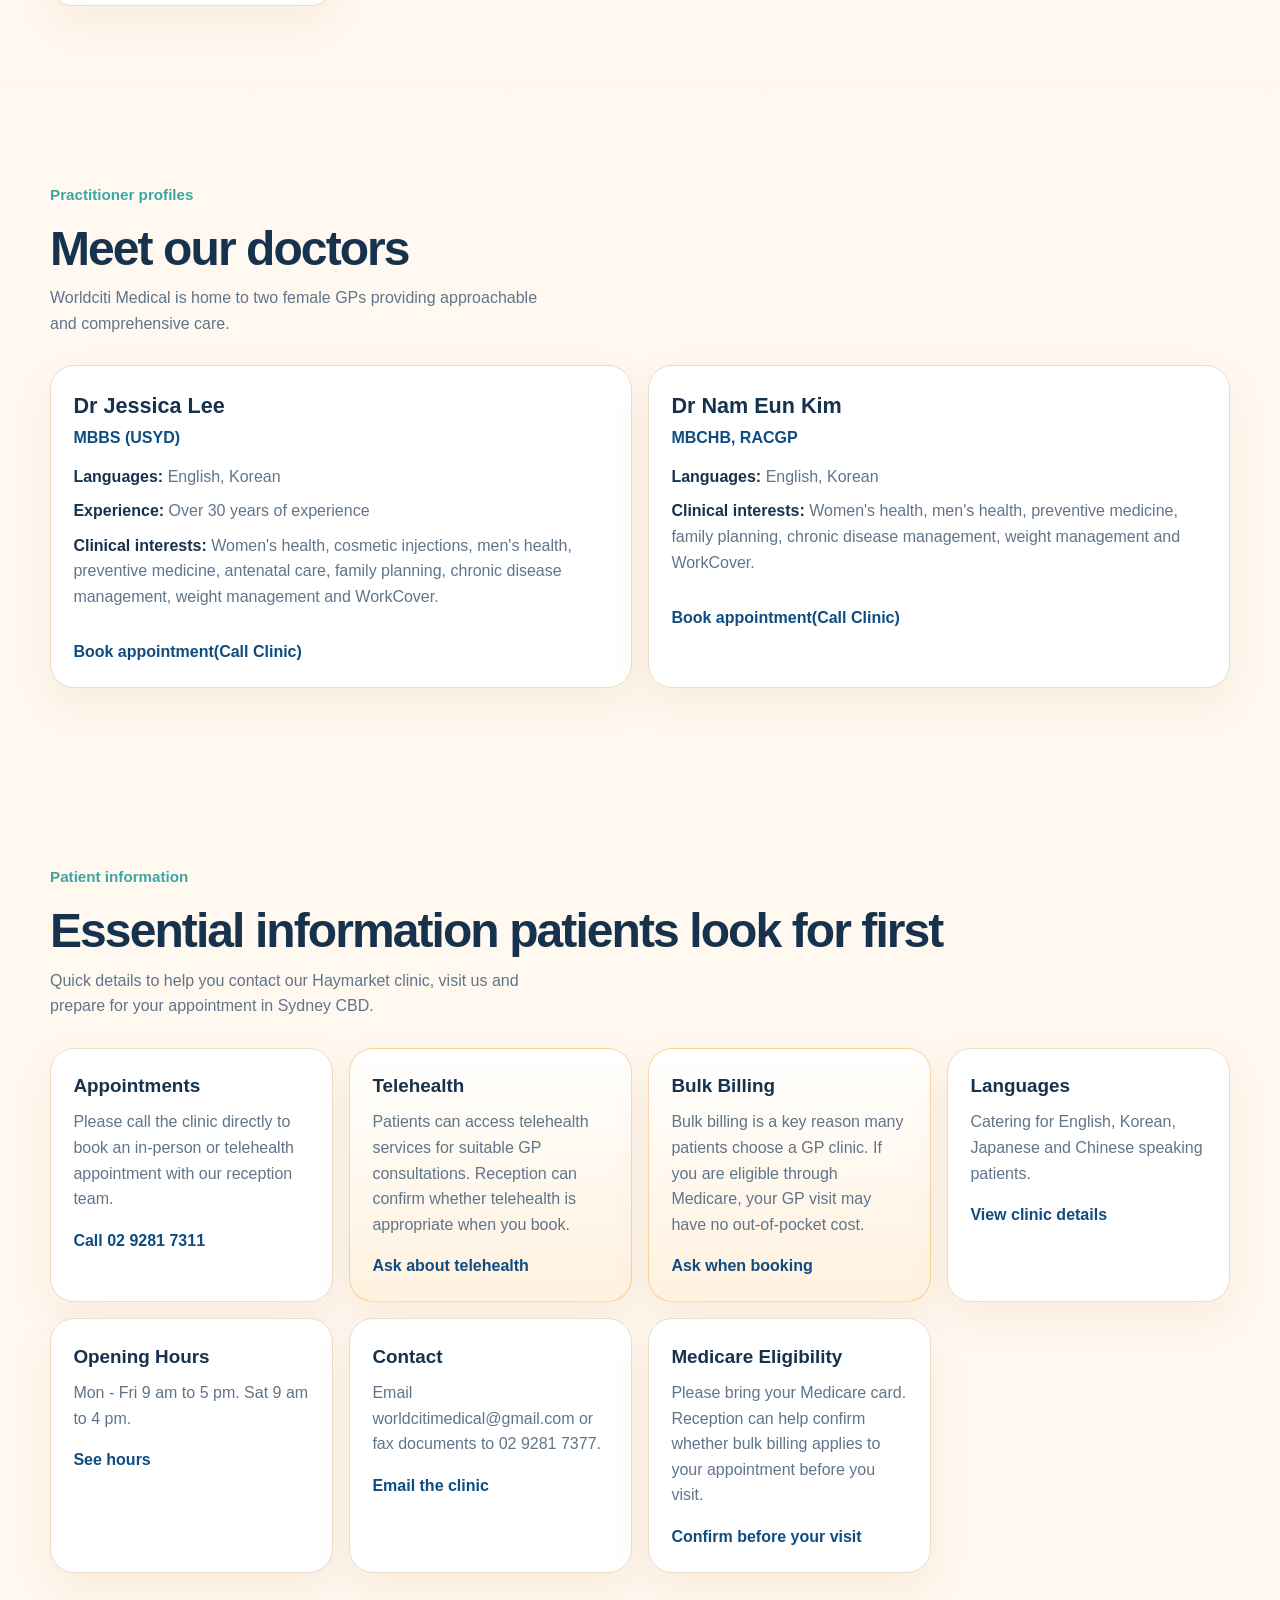
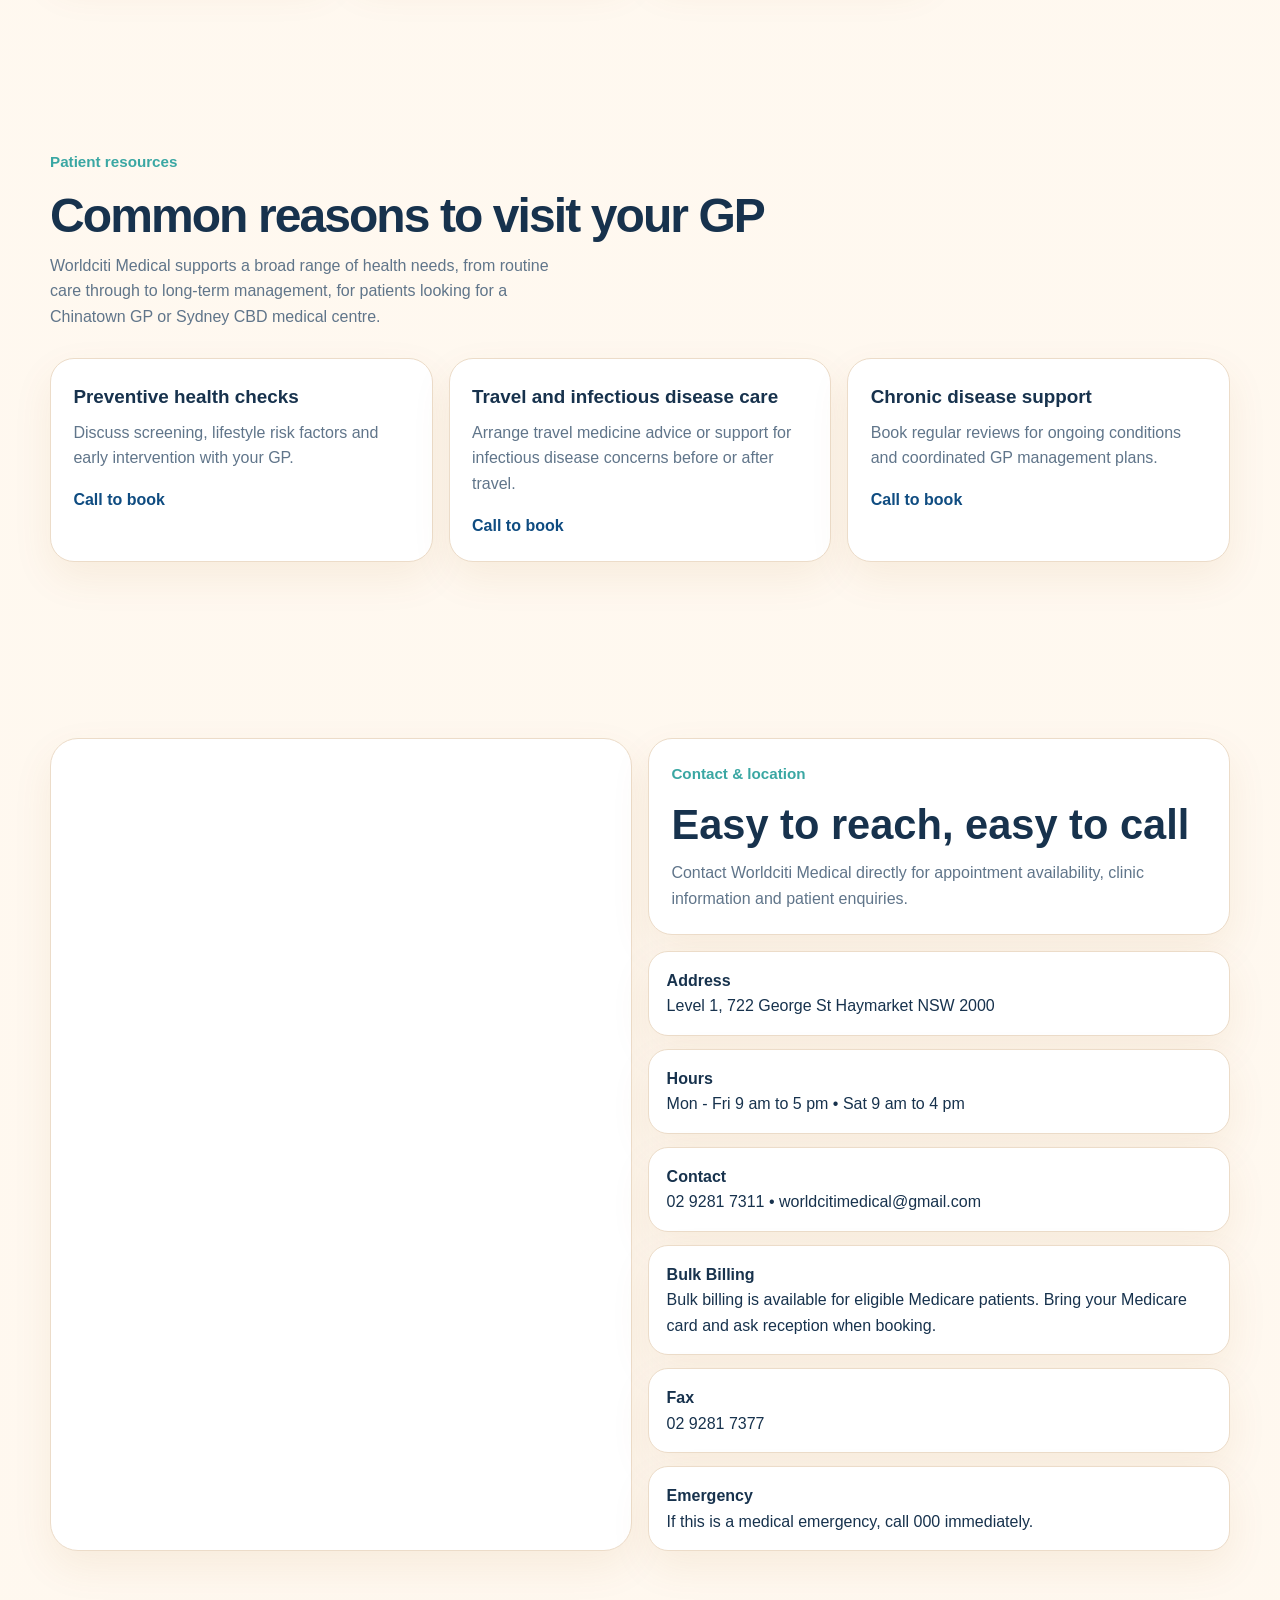
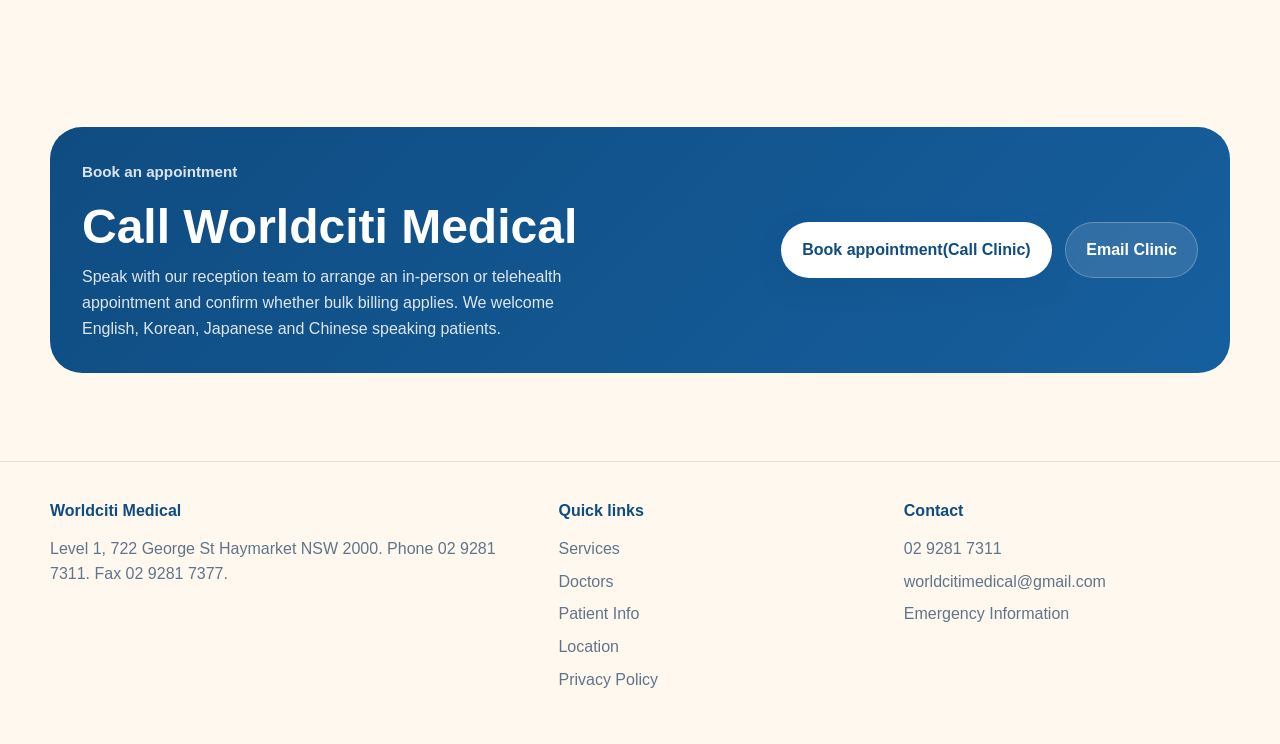
==== commit bb352ba5: "Add telehealth and privacy policy updates" ====
--- a/index.html
+++ b/index.html
@@ -4,11 +4,11 @@
   <meta charset="UTF-8" />
   <meta name="viewport" content="width=device-width, initial-scale=1.0" />
   <title>Worldciti Medical | GP Clinic in Haymarket, Sydney CBD</title>
-  <meta name="description" content="Looking for a trusted GP in Haymarket? Worldciti Medical offers comprehensive bulk billing/mixed billing medical services in Sydney CBD. Call to book today." />
+  <meta name="description" content="Looking for a trusted GP in Haymarket? Worldciti Medical offers comprehensive bulk billing/mixed billing medical services and telehealth consultations in Sydney CBD. Call to book today." />
   <meta name="theme-color" content="#0f4c81" />
   <link rel="canonical" href="https://worldcitimedical.com.au/" />
   <meta property="og:title" content="Worldciti Medical | GP Clinic in Haymarket, Sydney CBD" />
-  <meta property="og:description" content="Looking for a trusted GP in Haymarket? Worldciti Medical offers bulk billing/mixed billing medical services in Sydney CBD. Call to book today." />
+  <meta property="og:description" content="Looking for a trusted GP in Haymarket? Worldciti Medical offers bulk billing/mixed billing medical services and telehealth consultations in Sydney CBD. Call to book today." />
   <meta property="og:type" content="website" />
   <meta property="og:locale" content="en_AU" />
   <meta property="og:url" content="https://worldcitimedical.com.au/" />
@@ -72,7 +72,9 @@
     .chip {
       display: inline-flex;
       align-items: center;
+      flex-wrap: wrap;
       gap: 0.55rem;
+      max-width: 100%;
       padding: 0.5rem 0.9rem;
       border-radius: 999px;
       background: rgba(242, 146, 0, 0.1);
@@ -776,13 +778,13 @@
     "@type": "MedicalClinic",
     "name": "Worldciti Medical",
     "url": "https://worldcitimedical.com.au/",
-    "description": "Worldciti Medical is a GP clinic in Haymarket, serving patients looking for a Sydney CBD medical centre, GP near Haymarket or Chinatown GP.",
+    "description": "Worldciti Medical is a GP clinic in Haymarket, serving patients looking for a Sydney CBD medical centre, GP near Haymarket, Chinatown GP or telehealth GP consultation.",
     "telephone": "+61-2-9281-7311",
     "faxNumber": "+61-2-9281-7377",
     "email": "worldcitimedical@gmail.com",
     "medicalSpecialty": ["GeneralPractice"],
     "areaServed": ["Haymarket", "Sydney CBD", "Chinatown"],
-    "availableService": ["General practice", "Bulk billing/mixed billing medical services"],
+    "availableService": ["General practice", "Bulk billing/mixed billing medical services", "Telehealth consultations"],
     "address": {
       "@type": "PostalAddress",
       "streetAddress": "Level 1, 722 George St",
@@ -832,7 +834,7 @@
     <section class="hero">
       <div class="container hero-grid">
         <div class="hero-copy reveal visible">
-          <div class="chip">GP near Haymarket • Sydney CBD medical centre • Bulk billing available for eligible Medicare patients</div>
+          <div class="chip">GP near Haymarket • Sydney CBD medical centre • Telehealth available • Bulk billing available for eligible Medicare patients</div>
           <div class="eyebrow">Trusted, convenient and patient-friendly care</div>
           <div class="hero-title-block">
             <h1 id="heroTitle">Worldciti Medical</h1>
@@ -840,7 +842,8 @@
           </div>
           <p>
             Personalised general practice care in Haymarket for families, city professionals,
-            students and visitors, with bulk billing or mixed billing options available depending on eligibility.
+            students and visitors, with in-clinic and telehealth appointment options available.
+            Bulk billing or mixed billing options may apply depending on eligibility.
             As a Sydney CBD medical centre near Chinatown, our clinic is convenient for patients searching
             for a GP near Haymarket or a Chinatown GP. Call our clinic to book an appointment with our GP team.
           </p>
@@ -869,6 +872,10 @@
               <span>Mon - Fri 9 am to 5 pm<br />Sat 9 am to 4 pm</span>
             </div>
             <div class="contact-panel-item">
+              <strong>Telehealth</strong>
+              <span>Telehealth appointments are available for suitable GP consultations. Call reception to confirm eligibility and book.</span>
+            </div>
+            <div class="contact-panel-item">
               <strong>Languages</strong>
               <span>English, Korean, Japanese and Chinese speaking patients welcome</span>
             </div>
@@ -1072,8 +1079,13 @@
         <div class="info-grid">
           <article class="card info-card reveal">
             <h3>Appointments</h3>
-            <p>Please call the clinic directly to book an appointment with our reception team.</p>
+            <p>Please call the clinic directly to book an in-person or telehealth appointment with our reception team.</p>
             <a href="tel:0292817311" class="text-link">Call 02 9281 7311</a>
+          </article>
+          <article class="card info-card featured reveal">
+            <h3>Telehealth</h3>
+            <p>Patients can access telehealth services for suitable GP consultations. Reception can confirm whether telehealth is appropriate when you book.</p>
+            <a href="tel:0292817311" class="text-link">Ask about telehealth</a>
           </article>
           <article class="card info-card featured reveal">
             <h3>Bulk Billing</h3>
@@ -1169,7 +1181,7 @@
           <div>
             <div class="eyebrow" style="color: rgba(255,255,255,0.85);">Book an appointment</div>
             <h2 style="font-size: clamp(2rem, 4vw, 3rem); line-height: 1.08; margin-bottom: 0.75rem;">Call Worldciti Medical</h2>
-            <p>Speak with our reception team to arrange an appointment and confirm whether bulk billing applies. We welcome English, Korean, Japanese and Chinese speaking patients.</p>
+            <p>Speak with our reception team to arrange an in-person or telehealth appointment and confirm whether bulk billing applies. We welcome English, Korean, Japanese and Chinese speaking patients.</p>
           </div>
           <div class="cta-actions">
             <a href="tel:0292817311" class="btn btn-primary" style="background:#fff; color: var(--primary);">Book appointment(Call Clinic)</a>
@@ -1193,6 +1205,7 @@
           <li><a href="#doctors">Doctors</a></li>
           <li><a href="#patients">Patient Info</a></li>
           <li><a href="#location">Location</a></li>
+          <li><a href="privacy/worldciti_medical_privacy_policy.html">Privacy Policy</a></li>
         </ul>
       </div>
       <div>
